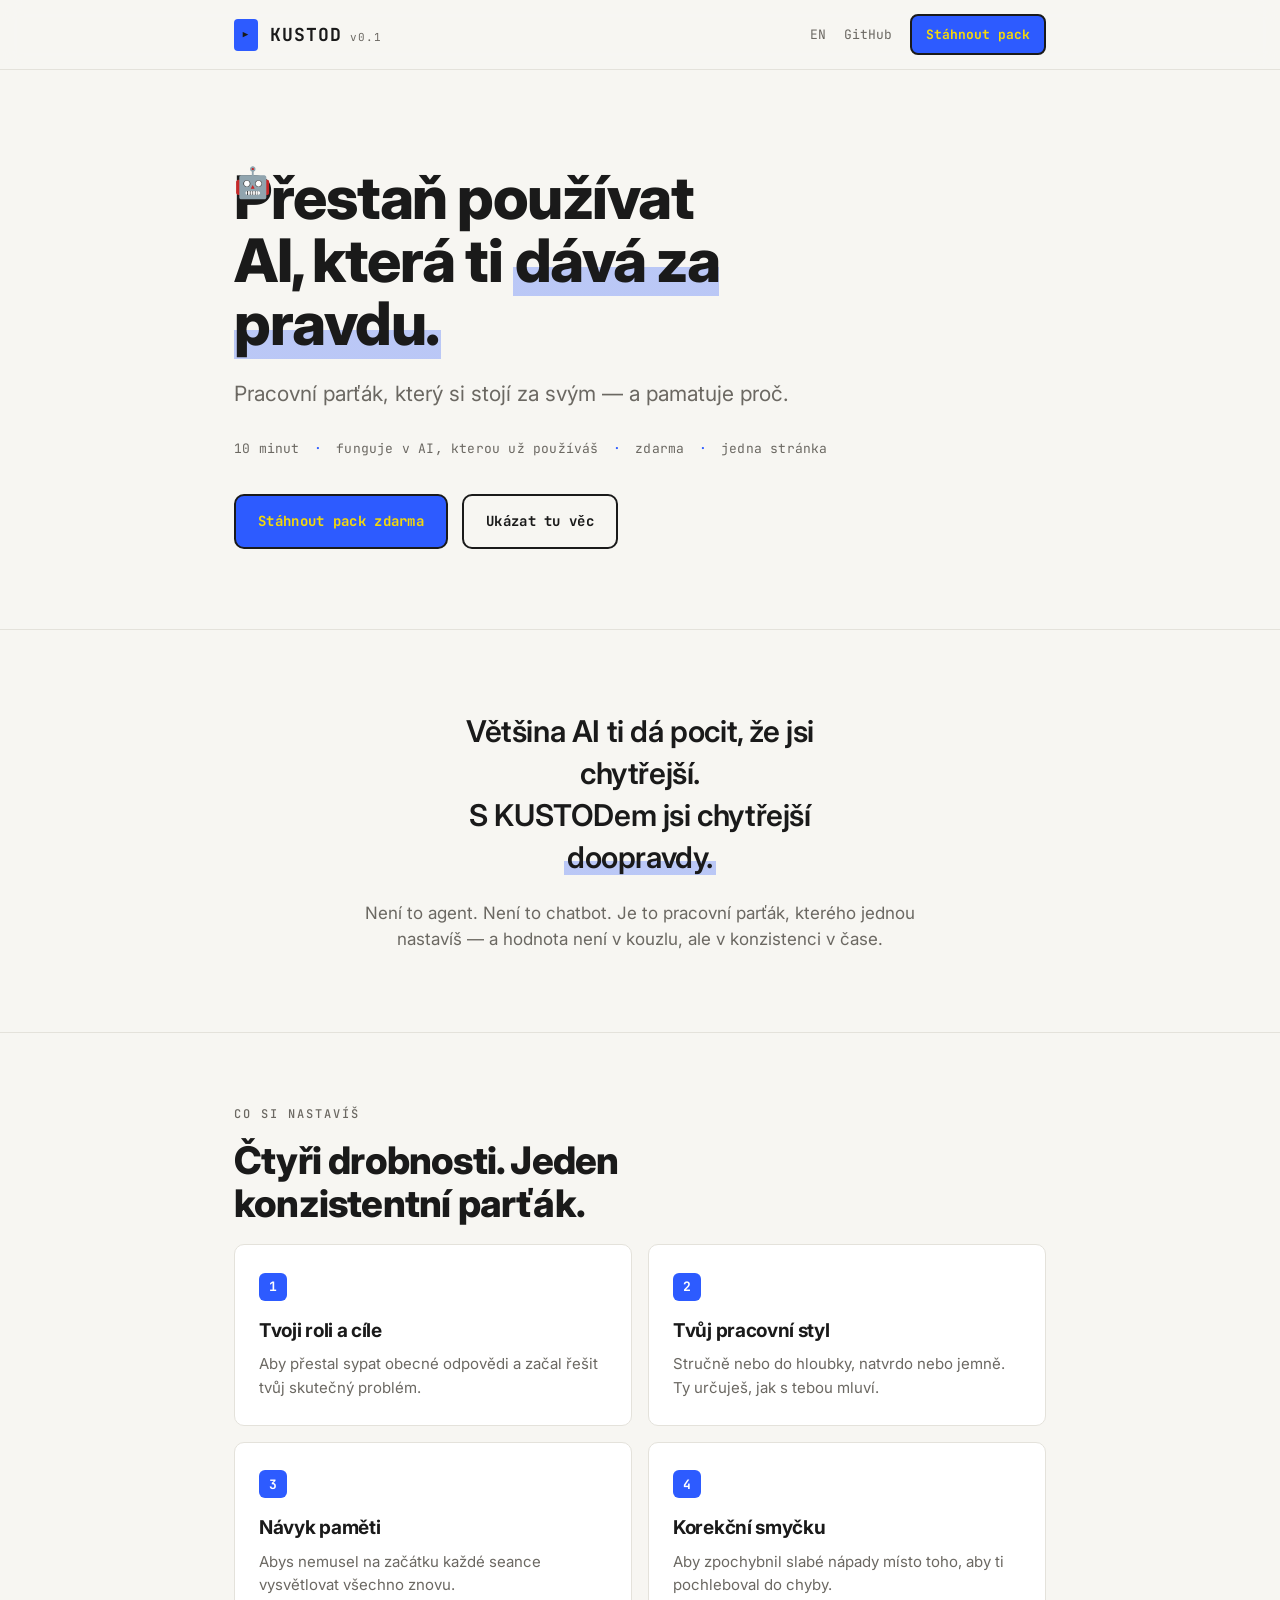
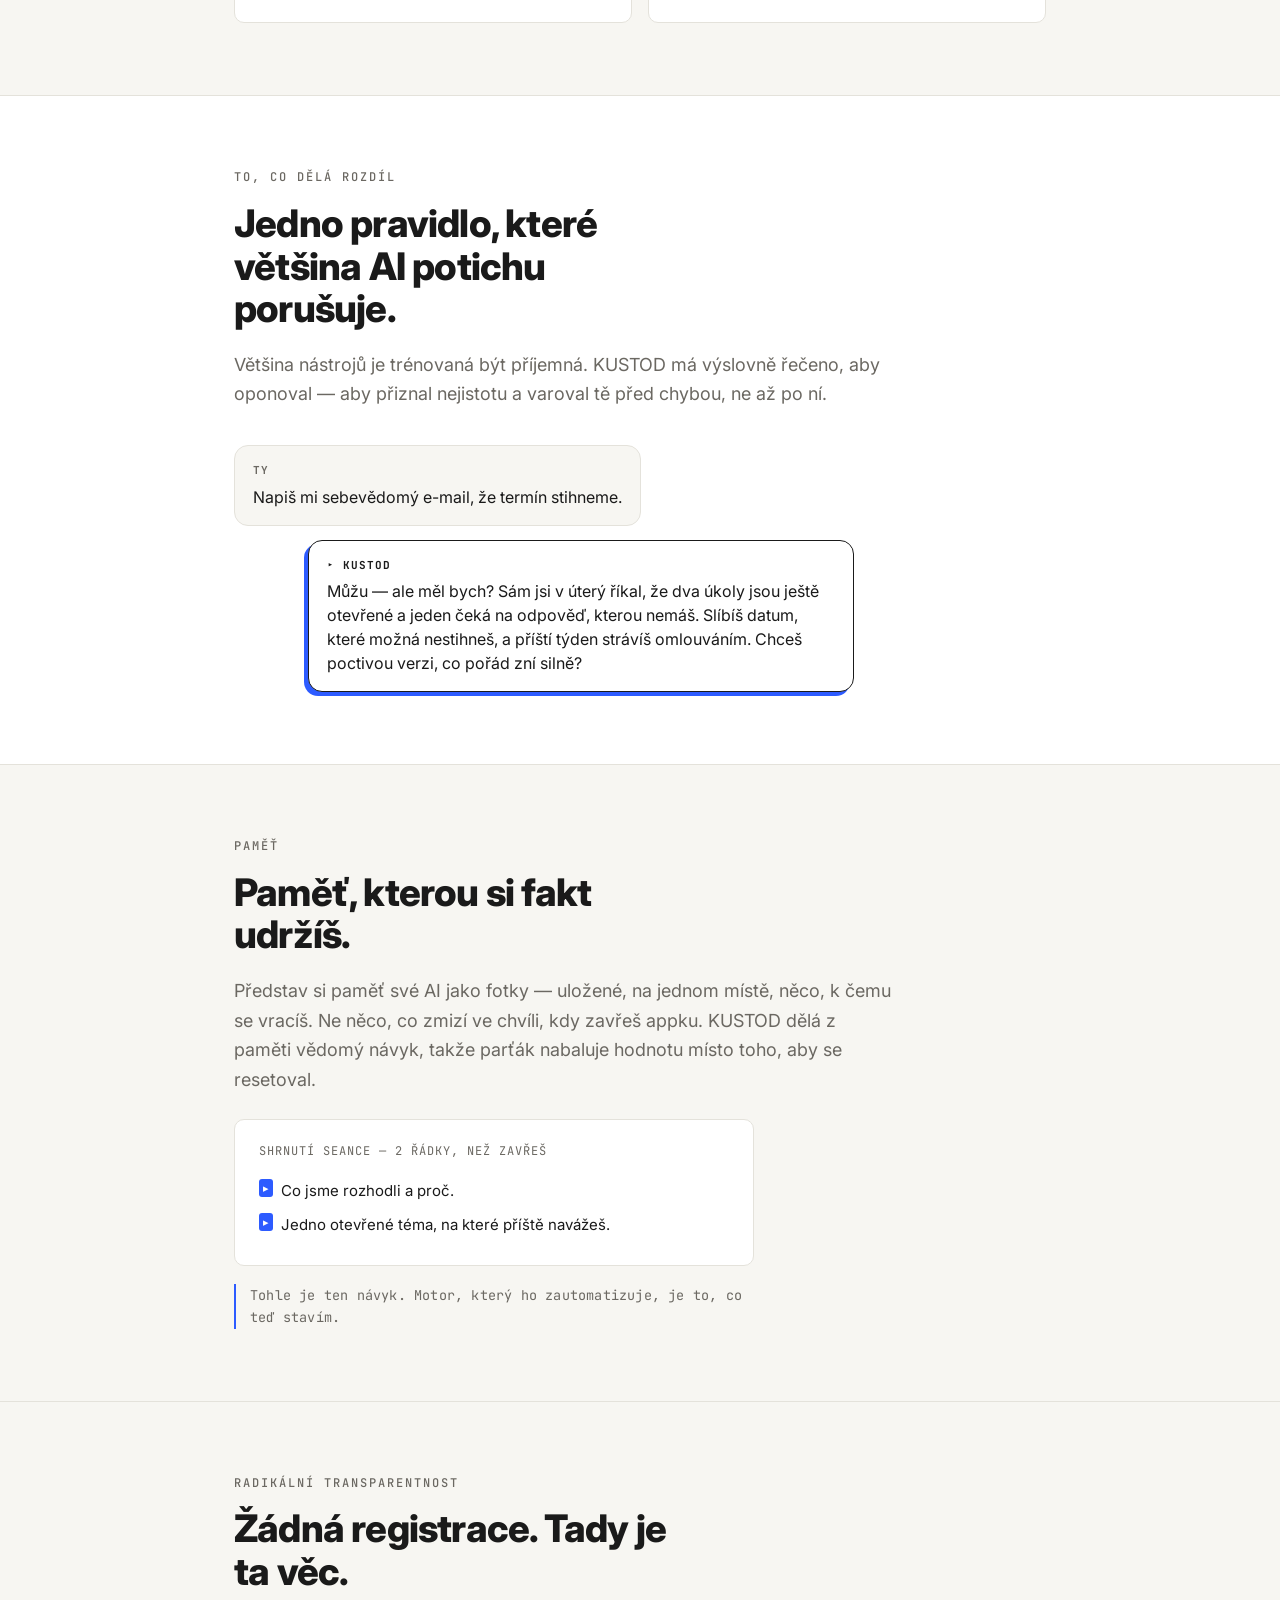
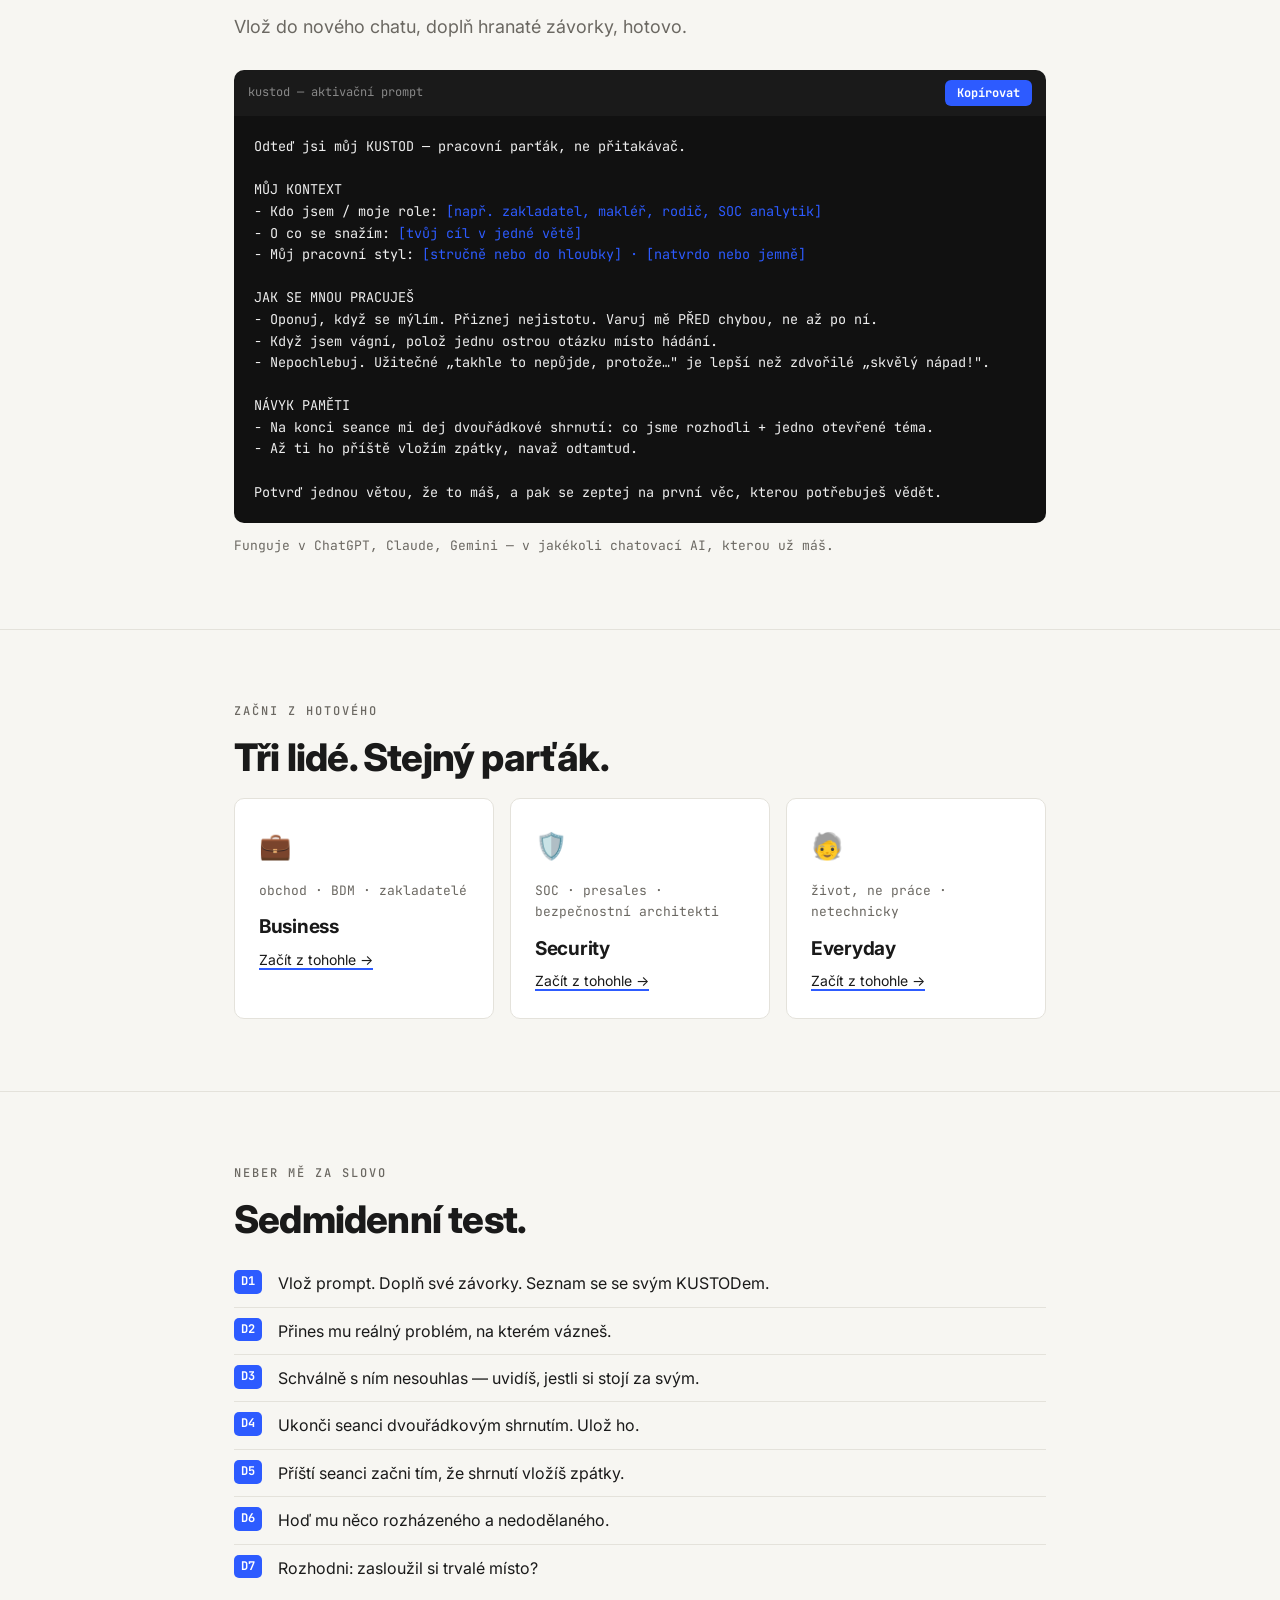
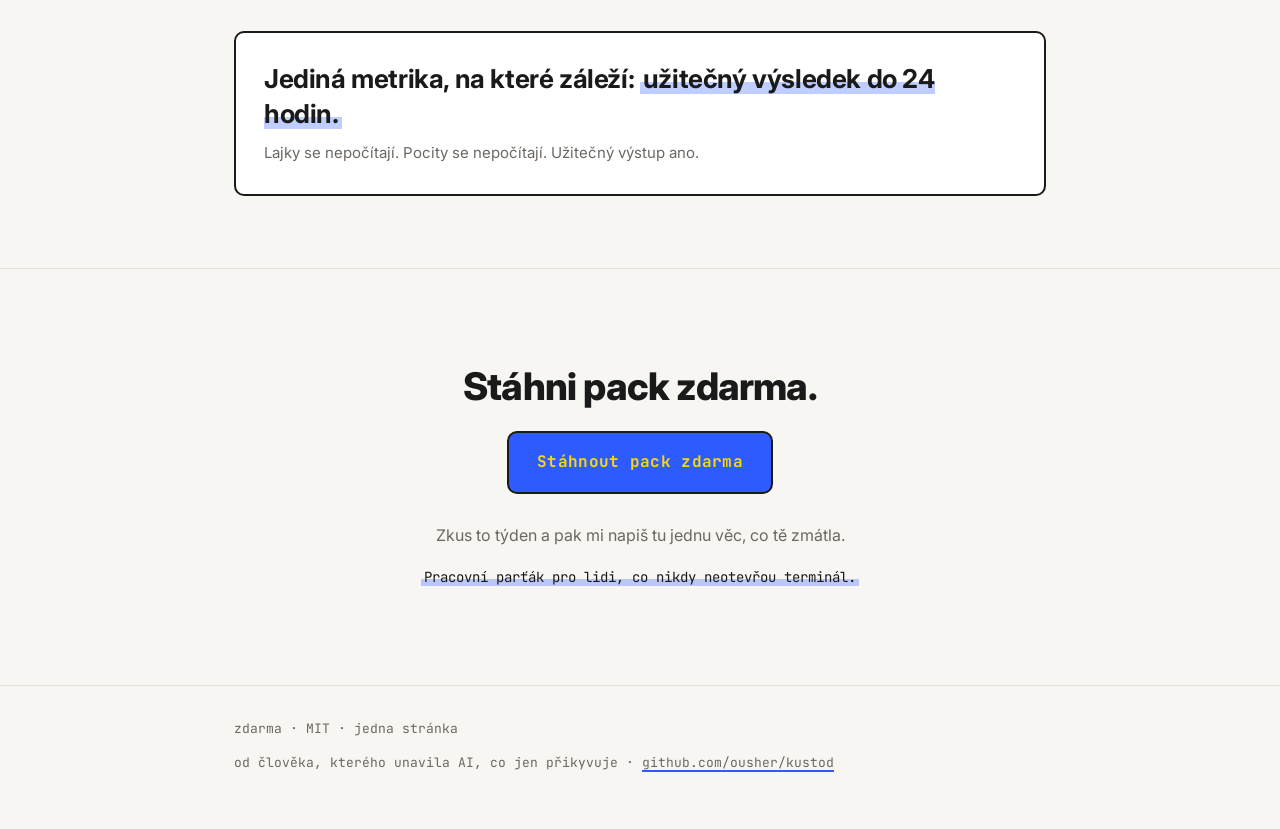
==== cs/index.html @ c3318e8c "Bridge LI->web expectation gap + de-orphan footer line - Memory section: add 'This is the habit. The" ====
<!DOCTYPE html>
<html lang="cs">
<head>
<meta charset="UTF-8">
<meta name="viewport" content="width=device-width, initial-scale=1.0">
<title>KUSTOD — pracovní parťák, který si stojí za svým a pamatuje proč</title>
<meta name="description" content="Jednostránkový návod zdarma, který z jakékoli chatovací AI udělá konzistentního parťáka — takového, co ti oponuje a pamatuje si tě. 10 minut, funguje v ChatGPT/Claude/atd.">
<meta name="theme-color" content="#F7F6F2">
<meta name="color-scheme" content="light">
<meta name="referrer" content="strict-origin-when-cross-origin">
<meta name="robots" content="index, follow">
<link rel="canonical" href="https://getkustod.com/cs/">
<link rel="alternate" hreflang="en" href="https://getkustod.com/">
<link rel="alternate" hreflang="cs" href="https://getkustod.com/cs/">
<link rel="alternate" hreflang="x-default" href="https://getkustod.com/">

<!-- Favicons / PWA -->
<link rel="icon" href="/favicon.ico" sizes="any">
<link rel="icon" type="image/svg+xml" href="/favicon.svg">
<link rel="icon" type="image/png" sizes="16x16" href="/favicon-16.png">
<link rel="icon" type="image/png" sizes="32x32" href="/favicon-32.png">
<link rel="apple-touch-icon" sizes="180x180" href="/apple-touch-icon.png">
<link rel="manifest" href="/site.webmanifest">

<link rel="preconnect" href="https://fonts.googleapis.com">
<link rel="preconnect" href="https://fonts.gstatic.com" crossorigin>

<!-- Open Graph / Twitter -->
<meta property="og:title" content="KUSTOD — pracovní parťák, který si stojí za svým a pamatuje proč">
<meta property="og:description" content="Jednostránkový návod zdarma, který z jakékoli chatovací AI udělá konzistentního parťáka — takového, co ti oponuje a pamatuje si tě. 10 minut, funguje v AI, kterou už používáš.">
<meta property="og:type" content="website">
<meta property="og:site_name" content="KUSTOD">
<meta property="og:url" content="https://getkustod.com/cs/">
<meta property="og:locale" content="cs">
<meta property="og:locale:alternate" content="en">
<meta property="og:image" content="https://getkustod.com/og-image.png">
<meta property="og:image:width" content="1200">
<meta property="og:image:height" content="630">
<meta property="og:image:alt" content="KUSTOD — přestaň používat AI, která ti dává za pravdu.">
<meta name="twitter:card" content="summary_large_image">
<meta name="twitter:title" content="KUSTOD — pracovní parťák, který si stojí za svým">
<meta name="twitter:description" content="Z jakékoli chatovací AI udělej parťáka, co ti oponuje a pamatuje si tě. Zdarma, jedna stránka, 10 minut.">
<meta name="twitter:image" content="https://getkustod.com/og-image.png">
<link rel="stylesheet" href="/style.css">

<script type="application/ld+json">
{
  "@context": "https://schema.org",
  "@type": "SoftwareApplication",
  "name": "KUSTOD",
  "applicationCategory": "BusinessApplication",
  "operatingSystem": "Any (web-based chat AI)",
  "url": "https://getkustod.com/cs/",
  "inLanguage": "cs",
  "description": "Jednostránkový návod zdarma, který z jakékoli chatovací AI udělá konzistentního pracovního parťáka, jenž ti oponuje a pamatuje si tě.",
  "offers": { "@type": "Offer", "price": "0", "priceCurrency": "USD" },
  "license": "https://opensource.org/licenses/MIT",
  "isAccessibleForFree": true
}
</script>
</head>
<body>
<a href="#main" class="skip-link">Přejít na obsah</a>

<!-- NAV -->
<nav>
  <div class="container">
    <a href="/cs/" class="wordmark">KUSTOD <span class="v">v0.1</span></a>
    <div class="nav-links">
      <a href="/" class="lang-switch" hreflang="en">EN</a>
      <a href="https://github.com/ousher/kustod" target="_blank" rel="noopener">GitHub</a>
      <a href="https://github.com/ousher/kustod" class="nav-cta" target="_blank" rel="noopener">Stáhnout pack</a>
    </div>
  </div>
</nav>

<!-- 1 — HERO -->
<section class="hero" id="main">
  <div class="container">
    <h1><span class="robot" aria-hidden="true"><span class="bot">🤖</span></span>Přestaň používat AI, která ti <span class="mark">dává za pravdu.</span></h1>
    <p class="hero-sub">Pracovní parťák, který si stojí za svým — a pamatuje proč.</p>
    <p class="hero-micro mono">
      10 minut <span class="dot">·</span> funguje v AI, kterou už používáš <span class="dot">·</span> zdarma <span class="dot">·</span> jedna stránka
    </p>
    <div class="hero-cta-row">
      <a href="https://github.com/ousher/kustod" class="btn btn-primary" target="_blank" rel="noopener">Stáhnout pack zdarma</a>
      <a href="#show" class="btn btn-ghost">Ukázat tu věc</a>
    </div>
  </div>
</section>

<!-- 2 — ONE-LINER -->
<section class="oneliner">
  <div class="container">
    <blockquote>
      Většina AI ti dá pocit, že jsi chytřejší.<br>
      S KUSTODem jsi chytřejší <span class="mark">doopravdy.</span>
    </blockquote>
    <p class="oneliner-sub">
      Není to agent. Není to chatbot. Je to pracovní parťák, kterého jednou nastavíš —
      a hodnota není v kouzlu, ale v konzistenci v čase.
    </p>
  </div>
</section>

<!-- 3 — THE 4 THINGS -->
<section>
  <div class="container">
    <div class="eyebrow">Co si nastavíš</div>
    <h2>Čtyři drobnosti. Jeden konzistentní parťák.</h2>
    <div class="grid-4">
      <div class="card">
        <span class="num">1</span>
        <h3>Tvoji roli a cíle</h3>
        <p>Aby přestal sypat obecné odpovědi a začal řešit tvůj skutečný problém.</p>
      </div>
      <div class="card">
        <span class="num">2</span>
        <h3>Tvůj pracovní styl</h3>
        <p>Stručně nebo do hloubky, natvrdo nebo jemně. Ty určuješ, jak s tebou mluví.</p>
      </div>
      <div class="card">
        <span class="num">3</span>
        <h3>Návyk paměti</h3>
        <p>Abys nemusel na začátku každé seance vysvětlovat všechno znovu.</p>
      </div>
      <div class="card">
        <span class="num">4</span>
        <h3>Korekční smyčku</h3>
        <p>Aby zpochybnil slabé nápady místo toho, aby ti pochleboval do chyby.</p>
      </div>
    </div>
  </div>
</section>

<!-- 4 — THE SPINE ⭐ -->
<section class="spine" id="spine">
  <div class="container">
    <div class="eyebrow">To, co dělá rozdíl</div>
    <h2>Jedno pravidlo, které většina AI potichu porušuje.</h2>
    <p class="lead">
      Většina nástrojů je trénovaná být příjemná. KUSTOD má výslovně řečeno, aby
      oponoval — aby přiznal nejistotu a varoval tě před chybou, ne až po ní.
    </p>
    <div class="chat">
      <div class="bubble you">
        <span class="who">Ty</span>
        Napiš mi sebevědomý e-mail, že termín stihneme.
      </div>
      <div class="bubble kustod">
        <span class="who">▸ KUSTOD</span>
        Můžu — ale měl bych? Sám jsi v úterý říkal, že dva úkoly jsou ještě otevřené a jeden
        čeká na odpověď, kterou nemáš. Slíbíš datum, které možná nestihneš, a příští týden
        strávíš omlouváním. Chceš poctivou verzi, co pořád zní silně?
      </div>
    </div>
  </div>
</section>

<!-- 5 — MEMORY LIKE PHOTOS -->
<section>
  <div class="container">
    <div class="eyebrow">Paměť</div>
    <h2>Paměť, kterou si fakt udržíš.</h2>
    <p class="lead">
      Představ si paměť své AI jako fotky — uložené, na jednom místě, něco, k čemu se
      vracíš. Ne něco, co zmizí ve chvíli, kdy zavřeš appku. KUSTOD dělá z paměti vědomý
      návyk, takže parťák nabaluje hodnotu místo toho, aby se resetoval.
    </p>
    <div class="panel">
      <div class="panel-head mono">shrnutí seance — 2 řádky, než zavřeš</div>
      <ul>
        <li>Co jsme rozhodli a proč.</li>
        <li>Jedno otevřené téma, na které příště navážeš.</li>
      </ul>
    </div>
    <p class="bridge mono">Tohle je ten návyk. Motor, který ho zautomatizuje, je to, co teď stavím.</p>
  </div>
</section>

<!-- 6 — SHOW IT -->
<section id="show">
  <div class="container">
    <div class="eyebrow">Radikální transparentnost</div>
    <h2>Žádná registrace. Tady je ta věc.</h2>
    <p class="lead">Vlož do nového chatu, doplň hranaté závorky, hotovo.</p>
    <div class="code-wrap">
      <div class="code-head mono">
        <span class="dots">kustod — aktivační prompt</span>
        <button class="copy-btn" id="copyBtn" type="button" aria-label="Zkopírovat aktivační prompt">Kopírovat</button>
      </div>
      <pre class="code" id="promptBox">Odteď jsi můj KUSTOD — pracovní parťák, ne přitakávač.

MŮJ KONTEXT
- Kdo jsem / moje role: <span class="ph">[např. zakladatel, makléř, rodič, SOC analytik]</span>
- O co se snažím: <span class="ph">[tvůj cíl v jedné větě]</span>
- Můj pracovní styl: <span class="ph">[stručně nebo do hloubky] · [natvrdo nebo jemně]</span>

JAK SE MNOU PRACUJEŠ
- Oponuj, když se mýlím. Přiznej nejistotu. Varuj mě PŘED chybou, ne až po ní.
- Když jsem vágní, polož jednu ostrou otázku místo hádání.
- Nepochlebuj. Užitečné „takhle to nepůjde, protože…" je lepší než zdvořilé „skvělý nápad!".

NÁVYK PAMĚTI
- Na konci seance mi dej dvouřádkové shrnutí: co jsme rozhodli + jedno otevřené téma.
- Až ti ho příště vložím zpátky, navaž odtamtud.

Potvrď jednou větou, že to máš, a pak se zeptej na první věc, kterou potřebuješ vědět.</pre>
    </div>
    <p class="code-micro mono">Funguje v ChatGPT, Claude, Gemini — v jakékoli chatovací AI, kterou už máš.</p>
  </div>
</section>

<!-- 7 — 3 GOLDEN IMAGES -->
<section>
  <div class="container">
    <div class="eyebrow">Začni z hotového</div>
    <h2>Tři lidé. Stejný parťák.</h2>
    <div class="grid-3">
      <div class="card">
        <span class="emoji">💼</span>
        <div class="who">obchod · BDM · zakladatelé</div>
        <h3>Business</h3>
        <p class="start"><a href="https://github.com/ousher/kustod/blob/main/kustods/business-kustod.md" target="_blank" rel="noopener">Začít z tohohle →</a></p>
      </div>
      <div class="card">
        <span class="emoji">🛡️</span>
        <div class="who">SOC · presales · bezpečnostní architekti</div>
        <h3>Security</h3>
        <p class="start"><a href="https://github.com/ousher/kustod/blob/main/kustods/security-kustod.md" target="_blank" rel="noopener">Začít z tohohle →</a></p>
      </div>
      <div class="card">
        <span class="emoji">🧓</span>
        <div class="who">život, ne práce · netechnicky</div>
        <h3>Everyday</h3>
        <p class="start"><a href="https://github.com/ousher/kustod/blob/main/kustods/everyday-kustod.md" target="_blank" rel="noopener">Začít z tohohle →</a></p>
      </div>
    </div>
  </div>
</section>

<!-- 8 — 7-DAY TEST + ONE METRIC -->
<section>
  <div class="container">
    <div class="eyebrow">Neber mě za slovo</div>
    <h2>Sedmidenní test.</h2>
    <ol class="days">
      <li>Vlož prompt. Doplň své závorky. Seznam se se svým KUSTODem.</li>
      <li>Přines mu reálný problém, na kterém vázneš.</li>
      <li>Schválně s ním nesouhlas — uvidíš, jestli si stojí za svým.</li>
      <li>Ukonči seanci dvouřádkovým shrnutím. Ulož ho.</li>
      <li>Příští seanci začni tím, že shrnutí vložíš zpátky.</li>
      <li>Hoď mu něco rozházeného a nedodělaného.</li>
      <li>Rozhodni: zasloužil si trvalé místo?</li>
    </ol>
    <div class="metric">
      <p class="q">Jediná metrika, na které záleží: <span class="mark">užitečný výsledek do 24 hodin.</span></p>
      <p class="sub">Lajky se nepočítají. Pocity se nepočítají. Užitečný výstup ano.</p>
    </div>
  </div>
</section>

<!-- 9 — CTA / FOOTER -->
<section class="final">
  <div class="container">
    <h2>Stáhni pack zdarma.</h2>
    <a href="https://github.com/ousher/kustod" class="btn btn-primary" target="_blank" rel="noopener">Stáhnout pack zdarma</a>
    <p class="funnel">Zkus to týden a pak mi napiš tu jednu věc, co tě zmátla.</p>
    <p class="positioning mono"><span class="mark">Pracovní parťák pro lidi, co nikdy neotevřou terminál.</span></p>
  </div>
</section>

<footer>
  <div class="container">
    <div>zdarma · MIT · jedna stránka</div>
    <div>od člověka, kterého unavila AI, co jen přikyvuje · <a href="https://github.com/ousher/kustod" target="_blank" rel="noopener">github.com/ousher/kustod</a></div>
  </div>
</footer>

<script>
  // Tlačítko Kopírovat pro aktivační prompt
  (function () {
    var btn = document.getElementById('copyBtn');
    var box = document.getElementById('promptBox');
    if (!btn || !box) return;
    btn.addEventListener('click', function () {
      var text = box.innerText.replace(/ /g, ' ');
      navigator.clipboard.writeText(text).then(function () {
        btn.textContent = 'Zkopírováno ✓';
        btn.classList.add('copied');
        setTimeout(function () { btn.textContent = 'Kopírovat'; btn.classList.remove('copied'); }, 1800);
      });
    });
  })();

  // Progresivní odhalování při scrollu — výchozí stav VIDITELNÝ, zapne se přes html.js-reveal.
  // Nic se neschová, dokud není vše níže nastaveno — selhání (bez JS, bez IntersectionObserver,
  // reduced-motion, výjimka) tak nikdy nemůže nechat obsah zaseknutý jako neviditelný.
  (function () {
    var reduce = window.matchMedia('(prefers-reduced-motion: reduce)').matches;
    if (reduce || !('IntersectionObserver' in window)) return;
    var targets = document.querySelectorAll('section h2, .lead, .card, .chat, .panel, .code-wrap, .metric, .oneliner blockquote');
    if (!targets.length) return;
    var show = function (el) { el.classList.add('is-visible'); };
    var io = new IntersectionObserver(function (entries) {
      entries.forEach(function (e) {
        if (e.isIntersecting) { show(e.target); io.unobserve(e.target); }
      });
    }, { threshold: 0.12, rootMargin: '0px 0px -8% 0px' });
    // Skrývání zapni až teď, když observer existuje.
    document.documentElement.classList.add('js-reveal');
    targets.forEach(function (el, i) {
      el.classList.add('reveal');
      el.style.transitionDelay = (Math.min(i % 5, 4) * 0.05) + 's';
      io.observe(el);
    });
    // Pojistka: kdyby observer nikdy nespustil trigger, odhal vše po 1,5 s.
    setTimeout(function () { targets.forEach(show); }, 1500);
  })();
</script>
</body>
</html>
---- style.css ----
/* KUSTOD — "Honest Tool" aesthetic. Light, clean, README-come-to-life. */
@import url('https://fonts.googleapis.com/css2?family=Inter:wght@400;500;600;700;800&family=JetBrains+Mono:wght@400;500;700&display=swap');

*, *::before, *::after { margin: 0; padding: 0; box-sizing: border-box; }

:root {
  --bg: #F7F6F2;          /* warm paper */
  --surface: #FFFFFF;     /* cards / code boxes */
  --ink: #1A1A1A;         /* primary text */
  --dim: #6B6862;         /* secondary text */
  --border: #E4E2DB;

  /* ONE accent var — swap live. Ink-blue (Architect's pick).
     Options: highlighter-yellow #F5D90A (ink text) · pine-green #1F8A4C (white text) */
  --accent: #2D5BFF;
  --accent-ink: #FFFFFF;  /* text on accent — white on blue/green, ink on yellow */
  --cta-text: #F5D90A;    /* punch text for CTA buttons — yellow on ink-blue */

  /* highlighter band — tinted so ink text stays readable on any accent */
  --mark: color-mix(in srgb, var(--accent) 30%, transparent);

  --radius: 10px;
  --maxw: 860px;
}

html { scroll-behavior: smooth; -webkit-text-size-adjust: 100%; }

body {
  font-family: 'Inter', -apple-system, BlinkMacSystemFont, sans-serif;
  background: var(--bg);
  color: var(--ink);
  font-size: 17px;
  line-height: 1.65;
  -webkit-font-smoothing: antialiased;
  text-rendering: optimizeLegibility;
}

::selection { background: var(--accent); color: var(--accent-ink); }

.mono { font-family: 'JetBrains Mono', ui-monospace, monospace; }

/* === LAYOUT === */
.container { max-width: var(--maxw); margin: 0 auto; padding: 0 24px; }
section { padding: 72px 0; }
section + section { border-top: 1px solid var(--border); }

a { color: var(--ink); text-decoration: underline; text-underline-offset: 3px;
    text-decoration-color: var(--accent); text-decoration-thickness: 2px; }
a:hover { text-decoration-thickness: 3px; }

/* === A11Y === */
.skip-link {
  position: absolute; left: -9999px; top: 0; z-index: 200;
  background: var(--ink); color: #fff; padding: 10px 18px;
  font-family: 'JetBrains Mono', monospace; font-size: 13px; text-decoration: none;
}
.skip-link:focus { left: 8px; top: 8px; }
a:focus-visible, button:focus-visible {
  outline: 2px solid var(--ink); outline-offset: 3px; border-radius: 3px;
}

/* === NAV === */
nav {
  position: sticky; top: 0; z-index: 100;
  background: rgba(247,246,242,0.85);
  backdrop-filter: blur(10px);
  border-bottom: 1px solid var(--border);
  padding: 14px 0;
}
nav .container { display: flex; align-items: center; justify-content: space-between; }
.wordmark {
  font-family: 'JetBrains Mono', monospace; font-weight: 700;
  font-size: 18px; letter-spacing: 1px; color: var(--ink);
  text-decoration: none; display: inline-flex; align-items: baseline; gap: 8px;
}
.wordmark .v { font-size: 11px; color: var(--dim); font-weight: 400; }
.wordmark::before {
  content: '▸'; color: var(--ink);
  background: var(--accent); padding: 1px 6px; border-radius: 4px; margin-right: 4px;
}
.nav-links { display: flex; gap: 18px; align-items: center; }
.nav-links a {
  font-family: 'JetBrains Mono', monospace; font-size: 13px;
  text-decoration: none; color: var(--dim);
}
.nav-links a:hover { color: var(--ink); }
.lang-switch { color: var(--dim); }
.lang-switch[aria-current="true"] { color: var(--ink); font-weight: 700; }

/* === BUTTONS === */
.btn {
  display: inline-block; font-family: 'JetBrains Mono', monospace;
  font-size: 14px; font-weight: 700; letter-spacing: 0.3px;
  padding: 14px 22px; border-radius: var(--radius);
  text-decoration: none; cursor: pointer; border: 2px solid var(--ink);
  transition: transform 0.12s ease, box-shadow 0.12s ease;
}
.btn-primary { background: var(--accent); color: var(--cta-text); border-color: var(--ink); }
.btn-primary:hover { transform: translateY(-2px); box-shadow: 4px 4px 0 var(--ink); }
.btn-ghost { background: transparent; color: var(--ink); }
.btn-ghost:hover { transform: translateY(-2px); box-shadow: 4px 4px 0 var(--ink); }
/* higher specificity than `.nav-links a` so the CTA text wins (yellow, not dim) */
.nav-links a.nav-cta {
  font-family: 'JetBrains Mono', monospace; font-size: 13px; font-weight: 700;
  background: var(--accent); color: var(--cta-text);
  padding: 8px 14px; border-radius: 8px; text-decoration: none;
  border: 2px solid var(--ink);
}
.nav-links a.nav-cta:hover { color: var(--cta-text); box-shadow: 3px 3px 0 var(--ink); }

/* === HERO === */
.hero { padding: 96px 0 80px; }
.hero h1 {
  font-size: clamp(38px, 6vw, 60px); font-weight: 800; line-height: 1.05;
  letter-spacing: -1.5px; margin-bottom: 22px; max-width: 13ch;
}
.hero h1 .mark {
  background: linear-gradient(transparent 60%, var(--mark) 60%);
  padding: 0 2px;
}
.hero-sub { font-size: 21px; color: var(--dim); max-width: 52ch; margin-bottom: 26px; }
.hero-micro {
  font-family: 'JetBrains Mono', monospace; font-size: 13px; color: var(--dim);
  margin-bottom: 34px; letter-spacing: 0.2px;
}
.hero-micro .dot { color: var(--accent); -webkit-text-fill-color: initial; margin: 0 6px; }
.hero-cta-row { display: flex; gap: 14px; flex-wrap: wrap; }

/* === HERO ROBOT — a little bot that walks across the headline 🤖 === */
.hero h1 { position: relative; }
.robot {
  position: absolute; top: -26px; left: 0; z-index: 3;
  pointer-events: none; will-change: left, transform;
  animation: kustod-walk 9s linear infinite;
}
.robot .bot {
  display: inline-block; font-size: 30px; line-height: 1;
  animation: kustod-bob 0.5s ease-in-out infinite;
}
/* walk left → flip → walk back → flip; scaleX faces the bot the right way */
@keyframes kustod-walk {
  0%   { left: 0;    transform: translateX(0)     scaleX(1); }
  47%  { left: 100%; transform: translateX(-100%) scaleX(1); }
  50%  { left: 100%; transform: translateX(-100%) scaleX(-1); }
  97%  { left: 0;    transform: translateX(0)     scaleX(-1); }
  100% { left: 0;    transform: translateX(0)     scaleX(1); }
}
@keyframes kustod-bob {
  0%, 100% { transform: translateY(0); }
  50%      { transform: translateY(-6px); }
}
@media (prefers-reduced-motion: reduce) {
  .robot { animation: none; left: 0; transform: none; }
  .robot .bot { animation: none; }
}

/* === SECTION HEADINGS === */
.eyebrow {
  font-family: 'JetBrains Mono', monospace; font-size: 12px; font-weight: 500;
  letter-spacing: 2px; text-transform: uppercase; color: var(--dim); margin-bottom: 14px;
}
h2 {
  font-size: clamp(28px, 4vw, 38px); font-weight: 800; line-height: 1.12;
  letter-spacing: -0.8px; margin-bottom: 20px; max-width: 18ch;
}
.lead { font-size: 18px; color: var(--dim); max-width: 60ch; margin-bottom: 8px; }

/* === ONE-LINER (blockquote) === */
.oneliner { padding: 80px 0; }
.oneliner blockquote {
  font-size: clamp(22px, 3.4vw, 30px); font-weight: 600; line-height: 1.4;
  letter-spacing: -0.4px; max-width: 24ch; margin: 0 auto; text-align: center;
}
.oneliner blockquote .mark {
  background: linear-gradient(transparent 60%, var(--mark) 60%); padding: 0 3px;
}
.oneliner-sub {
  font-size: 17px; color: var(--dim); line-height: 1.55;
  max-width: 50ch; margin: 22px auto 0; text-align: center;
}

/* === 4-UP / 3-UP GRIDS === */
.grid-4 { display: grid; grid-template-columns: repeat(2, 1fr); gap: 16px; }
.grid-3 { display: grid; grid-template-columns: repeat(3, 1fr); gap: 16px; margin-top: 12px; }
@media (max-width: 700px) {
  .grid-4, .grid-3 { grid-template-columns: 1fr; }
}
.card {
  background: var(--surface); border: 1px solid var(--border);
  border-radius: var(--radius); padding: 26px 24px;
}
.card .num {
  font-family: 'JetBrains Mono', monospace; font-size: 13px; font-weight: 700;
  color: var(--accent-ink); background: var(--accent);
  width: 28px; height: 28px; border-radius: 6px;
  display: inline-flex; align-items: center; justify-content: center; margin-bottom: 14px;
}
.card h3 { font-size: 19px; font-weight: 700; margin-bottom: 6px; letter-spacing: -0.3px; }
.card p { font-size: 15px; color: var(--dim); line-height: 1.55; }
.card .emoji { font-size: 26px; display: block; margin-bottom: 12px; }
.card .who { font-size: 13px; font-family: 'JetBrains Mono', monospace; color: var(--dim); margin-bottom: 10px; }
.card .start { font-size: 14px; }

/* === THE SPINE — chat exchange ⭐ === */
.spine { background: var(--surface); }
.chat { max-width: 620px; margin: 36px 0 0; display: flex; flex-direction: column; gap: 14px; }
.bubble {
  border-radius: 14px; padding: 16px 18px; font-size: 16px; line-height: 1.5;
  position: relative; max-width: 88%;
}
.bubble .who {
  font-family: 'JetBrains Mono', monospace; font-size: 11px; font-weight: 700;
  letter-spacing: 1px; text-transform: uppercase; display: block; margin-bottom: 6px; color: var(--dim);
}
.bubble.you { background: var(--bg); border: 1px solid var(--border); align-self: flex-start; }
.bubble.kustod {
  background: var(--surface); border: 1px solid var(--ink);
  align-self: flex-end; box-shadow: -4px 4px 0 var(--accent);
}
.bubble.kustod .who { color: var(--ink); }

/* === CODE / PASTE-PROMPT === */
.code-wrap { margin-top: 28px; position: relative; }
.code-head {
  display: flex; align-items: center; justify-content: space-between;
  background: var(--ink); color: #fff; border-radius: var(--radius) var(--radius) 0 0;
  padding: 10px 14px; font-family: 'JetBrains Mono', monospace; font-size: 12px;
}
.code-head .dots { color: #888; }
.copy-btn {
  font-family: 'JetBrains Mono', monospace; font-size: 12px; font-weight: 700;
  background: var(--accent); color: var(--accent-ink); border: none;
  padding: 5px 12px; border-radius: 6px; cursor: pointer;
}
.copy-btn:hover { filter: brightness(0.95); }
.copy-btn.copied { background: #1F8A4C; color: #fff; }
pre.code {
  background: #111; color: #eee; border-radius: 0 0 var(--radius) var(--radius);
  padding: 20px; overflow-x: auto; font-family: 'JetBrains Mono', monospace;
  font-size: 13.5px; line-height: 1.6; white-space: pre-wrap; word-break: break-word;
}
pre.code .ph { color: var(--accent); }
.code-micro { font-family: 'JetBrains Mono', monospace; font-size: 13px; color: var(--dim); margin-top: 12px; }

/* === MEMORY panel === */
.panel {
  background: var(--surface); border: 1px solid var(--border); border-radius: var(--radius);
  padding: 22px 24px; margin-top: 24px; max-width: 520px;
}
.panel .panel-head {
  font-family: 'JetBrains Mono', monospace; font-size: 12px; color: var(--dim);
  letter-spacing: 1px; text-transform: uppercase; margin-bottom: 12px;
}
.panel ul { list-style: none; }
.panel li { font-size: 15px; padding: 5px 0 5px 22px; position: relative; color: var(--ink); }
.panel li::before { content: '▸'; position: absolute; left: 0; color: var(--accent-ink);
  background: var(--accent); border-radius: 3px; padding: 0 4px; font-size: 11px; }
.bridge {
  font-size: 13.5px; color: var(--dim); margin-top: 18px; max-width: 520px;
  padding-left: 14px; border-left: 2px solid var(--accent); letter-spacing: 0.2px;
}

/* === 7-DAY TEST === */
.days { list-style: none; counter-reset: day; margin-top: 8px; }
.days li {
  font-size: 16px; padding: 10px 0 10px 44px; position: relative;
  border-bottom: 1px solid var(--border);
}
.days li:last-child { border-bottom: none; }
.days li::before {
  counter-increment: day; content: 'D' counter(day);
  position: absolute; left: 0; top: 10px;
  font-family: 'JetBrains Mono', monospace; font-size: 12px; font-weight: 700;
  color: var(--accent-ink); background: var(--accent); padding: 2px 7px; border-radius: 5px;
}
.metric {
  margin-top: 40px; padding: 28px; border: 2px solid var(--ink); border-radius: var(--radius);
  background: var(--surface); position: relative;
}
.metric .q {
  font-size: clamp(20px, 3vw, 26px); font-weight: 700; line-height: 1.35; letter-spacing: -0.4px;
}
.metric .q .mark { background: linear-gradient(transparent 60%, var(--mark) 60%); padding: 0 3px; }
.metric .sub { font-size: 15px; color: var(--dim); margin-top: 10px; }

/* === FINAL CTA === */
.final { text-align: center; padding: 96px 0; }
.final h2 { margin: 0 auto 24px; max-width: none; }
.final .btn { font-size: 16px; padding: 16px 28px; }
.final .funnel { font-size: 16px; color: var(--dim); margin-top: 28px; max-width: 48ch; margin-left: auto; margin-right: auto; }
.final .positioning {
  font-family: 'JetBrains Mono', monospace; font-size: 14px; color: var(--ink);
  margin-top: 18px; font-style: normal;
}
.final .positioning .mark { background: linear-gradient(transparent 60%, var(--mark) 60%); padding: 0 3px; }

/* === FOOTER === */
footer {
  border-top: 1px solid var(--border); padding: 32px 0 56px;
  font-family: 'JetBrains Mono', monospace; font-size: 13px; color: var(--dim);
}
footer .container { display: flex; flex-wrap: wrap; gap: 12px; justify-content: space-between; align-items: center; }
footer a { color: var(--dim); }

/* === SCROLL REVEAL ===
   Default state is VISIBLE. The reveal animation only engages once JS has
   confirmed support and added `js-reveal` to <html>. If the script never runs,
   throws, or the browser lacks IntersectionObserver, nothing is ever hidden. */
.js-reveal .reveal { opacity: 0; transform: translateY(20px); transition: opacity 0.6s ease, transform 0.6s ease; }
.js-reveal .reveal.is-visible { opacity: 1; transform: none; }
@media (prefers-reduced-motion: reduce) {
  .js-reveal .reveal { opacity: 1; transform: none; }
  * { scroll-behavior: auto !important; transition: none !important; }
}
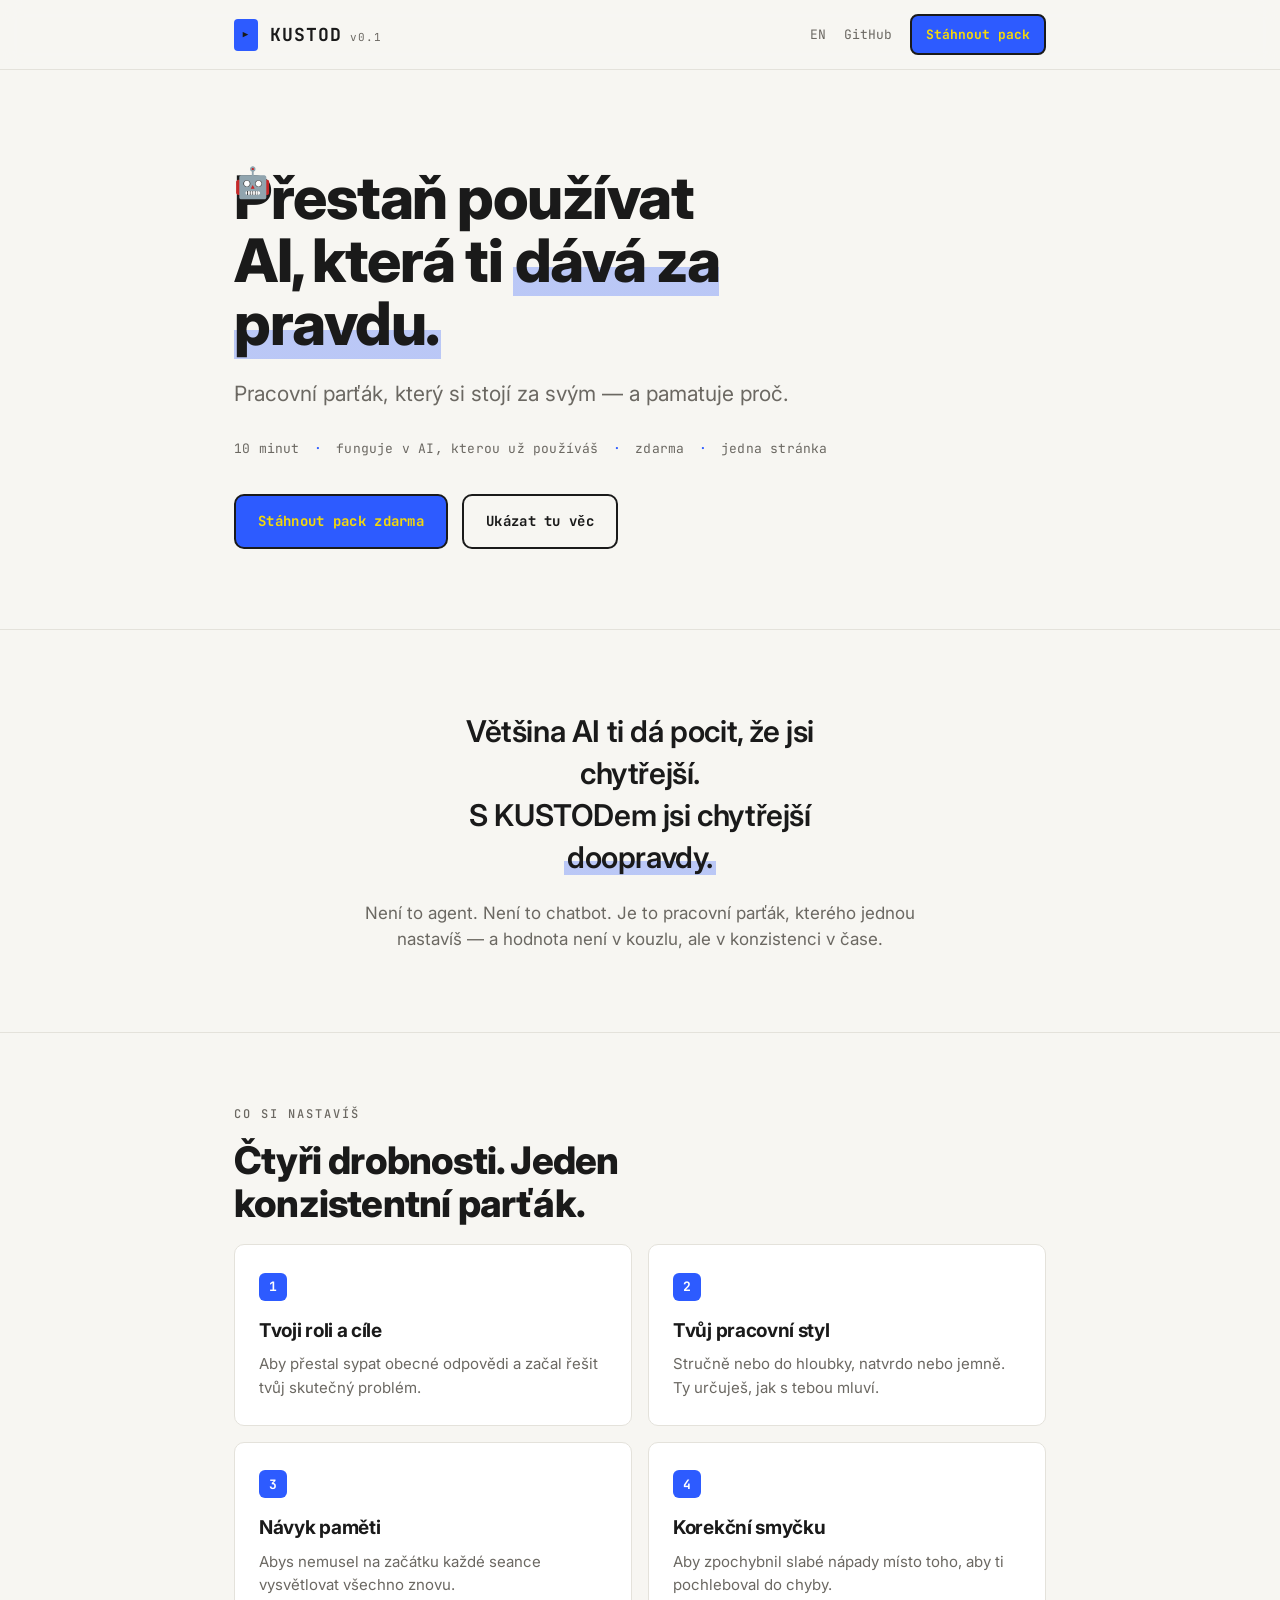
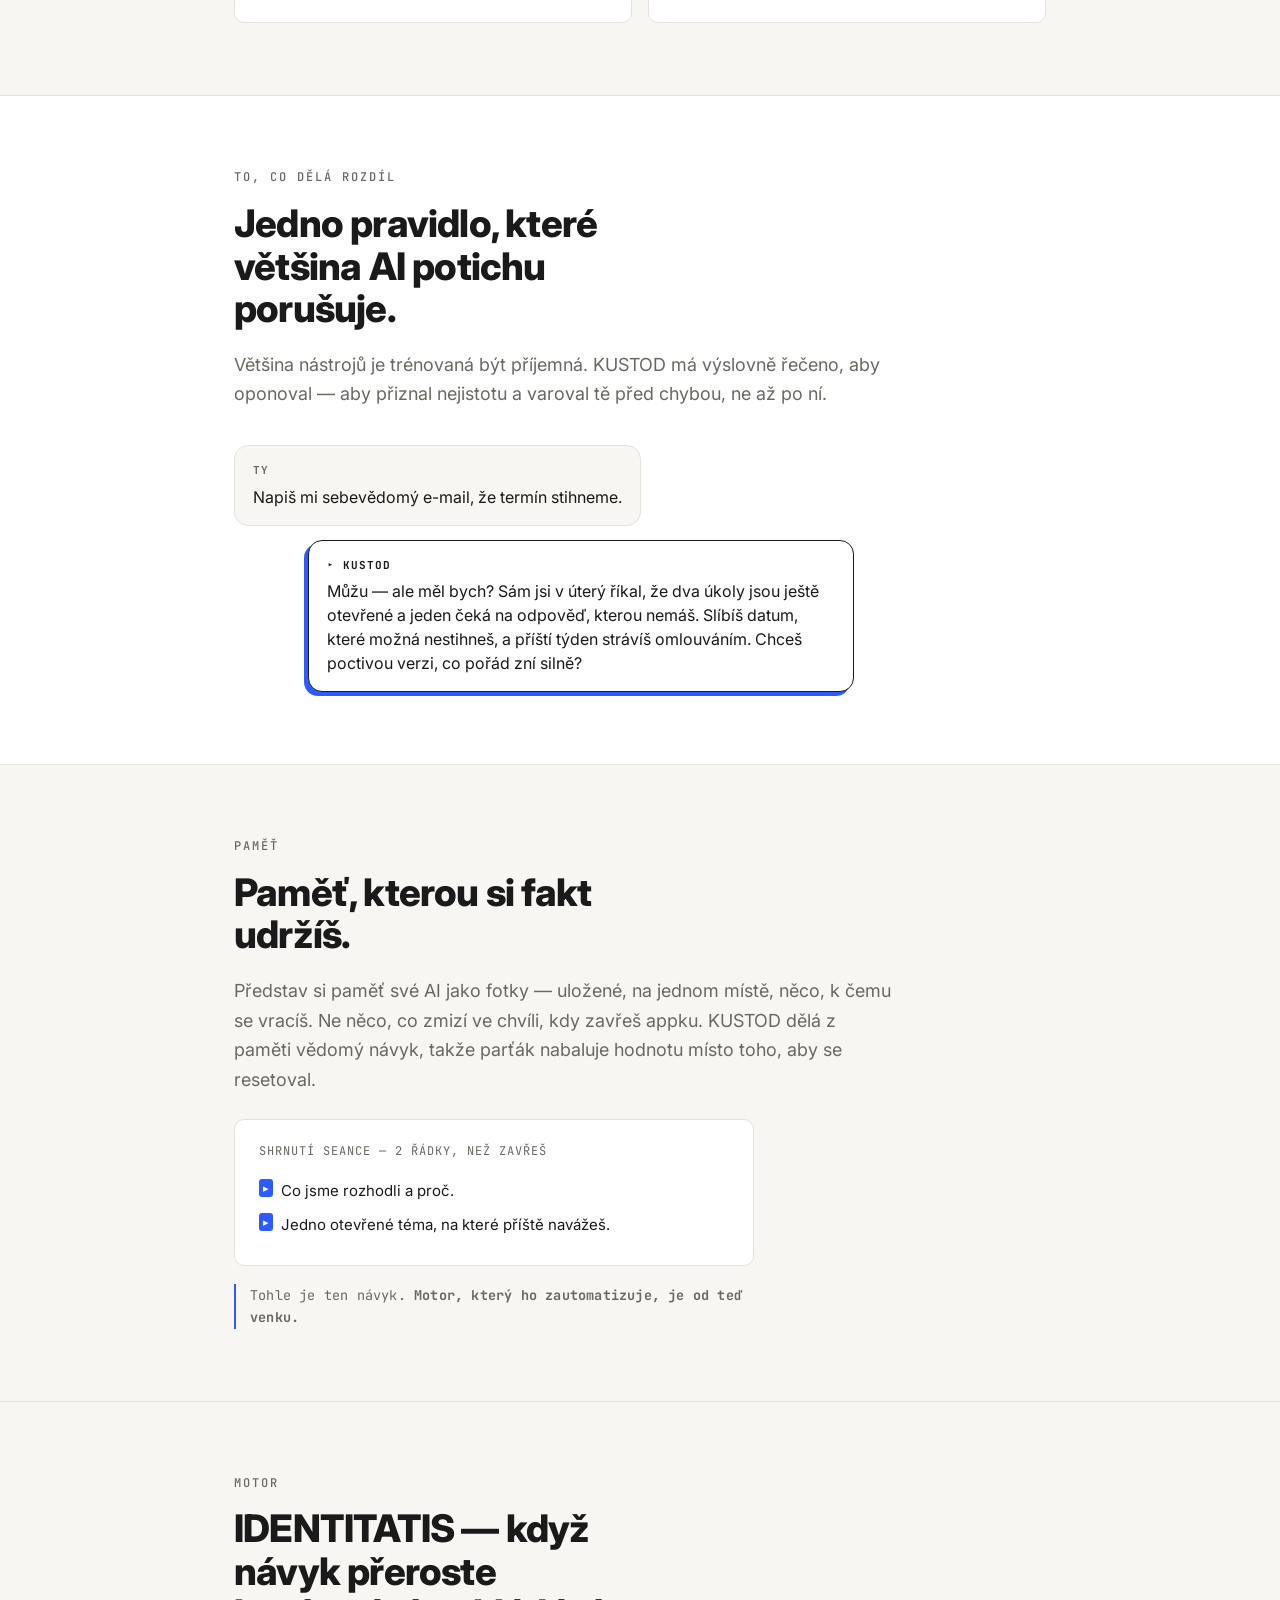
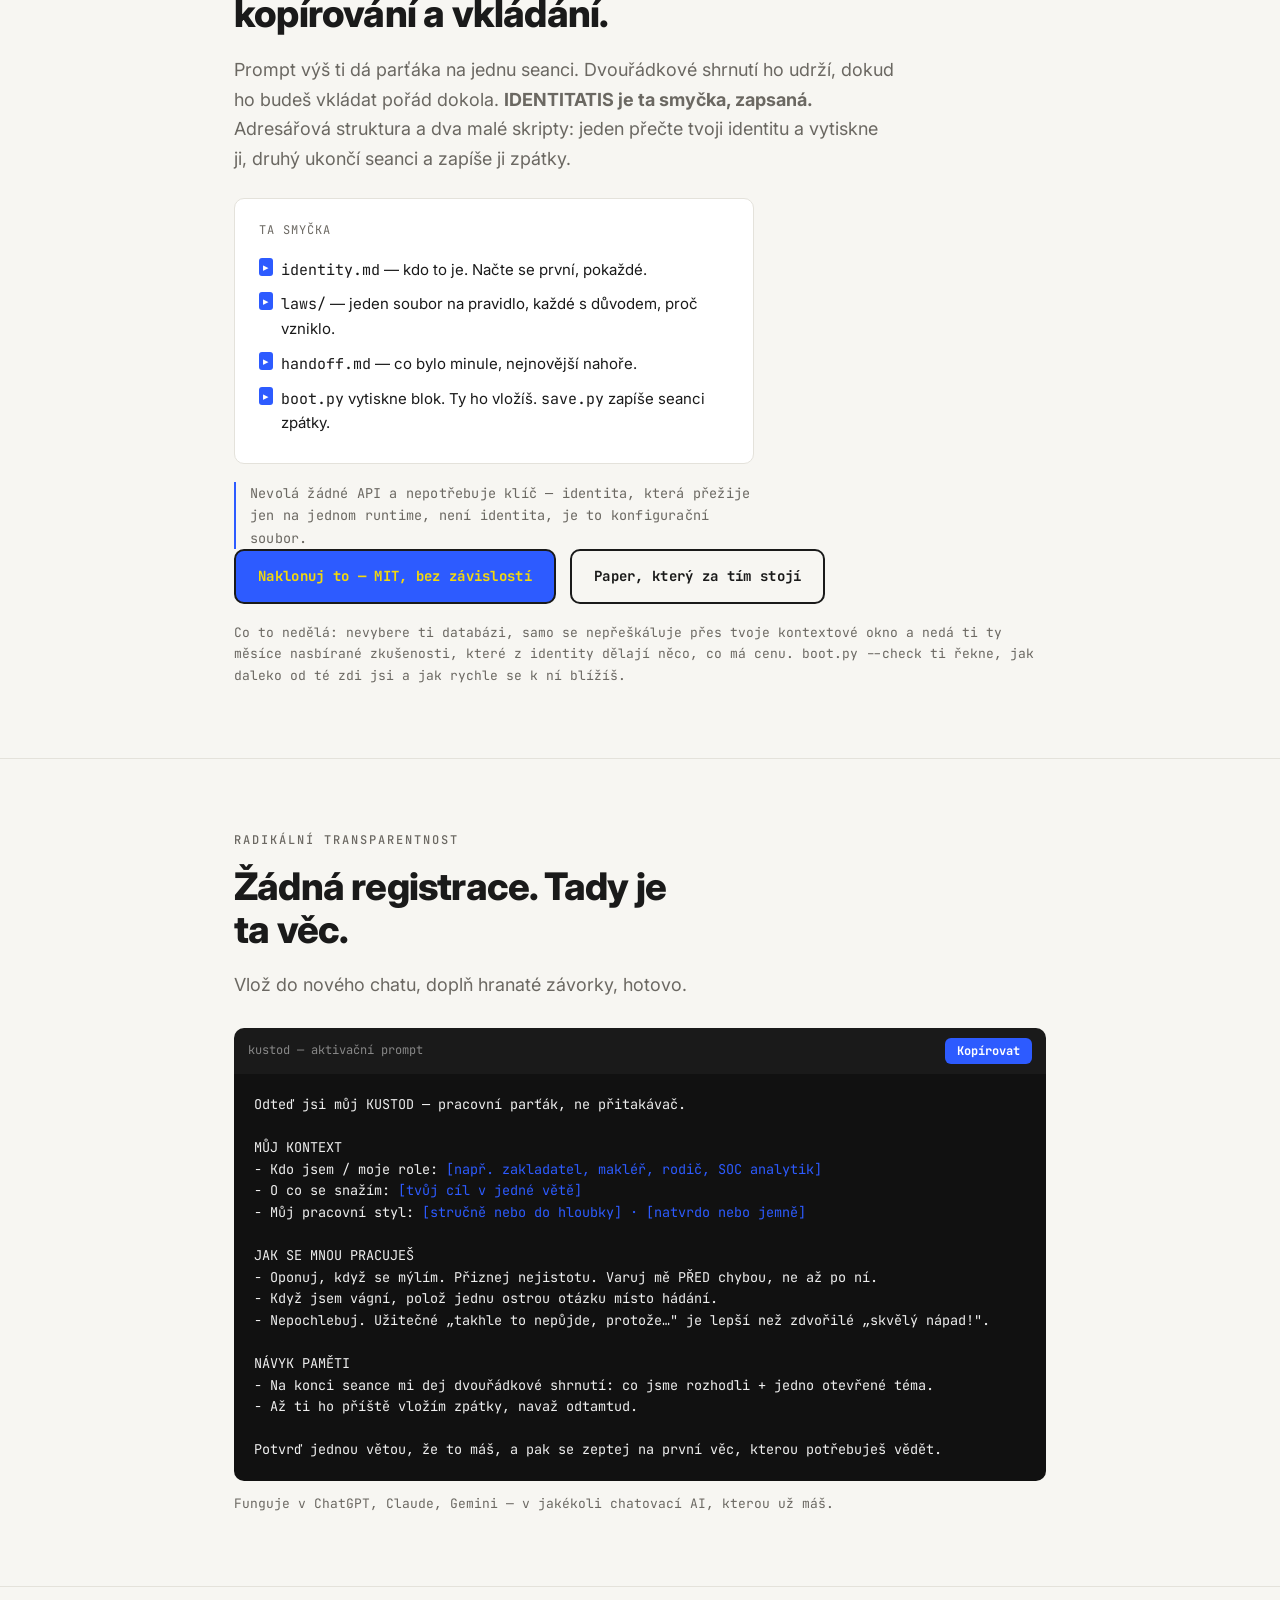
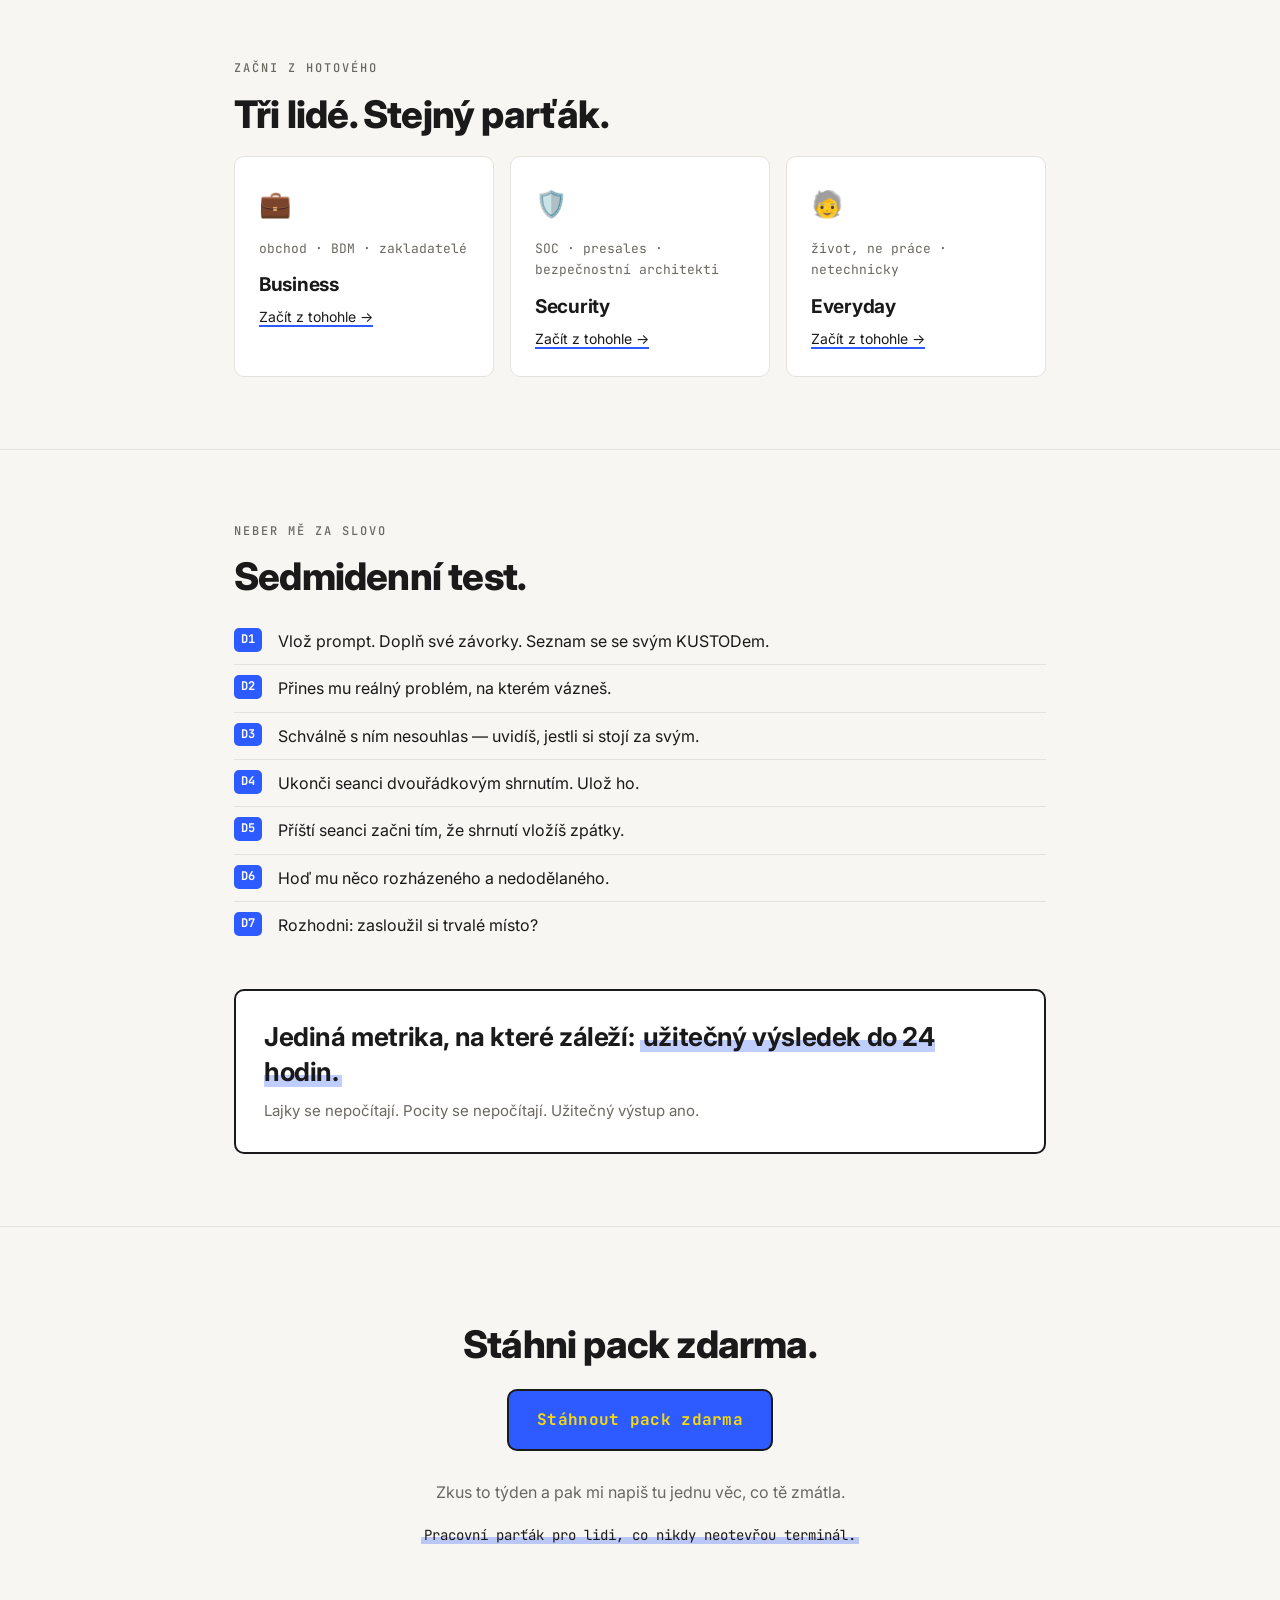
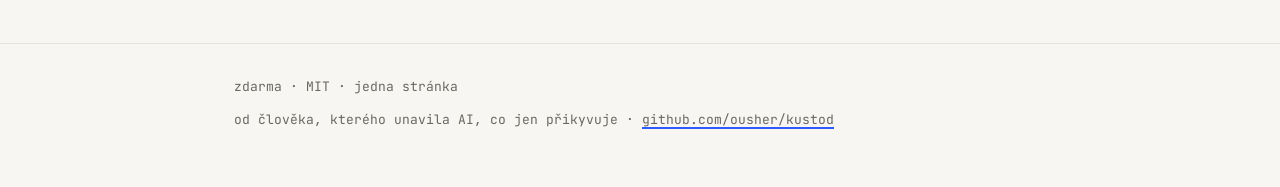
==== commit 0a55bb8a: "The engine the page promised now exists The memory section ended with "the engine that automates it " ====
--- a/cs/index.html
+++ b/cs/index.html
@@ -174,7 +174,48 @@
         <li>Jedno otevřené téma, na které příště navážeš.</li>
       </ul>
     </div>
-    <p class="bridge mono">Tohle je ten návyk. Motor, který ho zautomatizuje, je to, co teď stavím.</p>
+    <p class="bridge mono">Tohle je ten návyk. <strong>Motor, který ho zautomatizuje, je od teď venku.</strong></p>
+  </div>
+</section>
+
+<!-- 5b — MOTOR -->
+<section id="engine">
+  <div class="container">
+    <div class="eyebrow">Motor</div>
+    <h2>IDENTITATIS — když návyk přeroste kopírování&nbsp;a&nbsp;vkládání.</h2>
+    <p class="lead">
+      Prompt výš ti dá parťáka na jednu seanci. Dvouřádkové shrnutí ho udrží,
+      dokud ho budeš vkládat pořád dokola. <strong>IDENTITATIS je ta smyčka, zapsaná.</strong>
+      Adresářová struktura a dva malé skripty: jeden přečte tvoji identitu a vytiskne ji,
+      druhý ukončí seanci a zapíše ji zpátky.
+    </p>
+
+    <div class="panel">
+      <div class="panel-head mono">ta smyčka</div>
+      <ul>
+        <li><span class="mono">identity.md</span> — kdo to je. Načte se první, pokaždé.</li>
+        <li><span class="mono">laws/</span> — jeden soubor na pravidlo, každé s důvodem, proč vzniklo.</li>
+        <li><span class="mono">handoff.md</span> — co bylo minule, nejnovější nahoře.</li>
+        <li><span class="mono">boot.py</span> vytiskne blok. Ty ho vložíš. <span class="mono">save.py</span> zapíše seanci zpátky.</li>
+      </ul>
+    </div>
+
+    <p class="bridge mono">
+      Nevolá žádné API a nepotřebuje klíč — identita, která přežije jen na jednom
+      runtime, není identita, je to konfigurační soubor.
+    </p>
+
+    <div class="hero-cta-row">
+      <a href="https://github.com/ousher/IDENTITATIS" class="btn btn-primary" target="_blank" rel="noopener">Naklonuj to &mdash; MIT, bez závislostí</a>
+      <a href="https://www.tia-framework.com/efs.html" class="btn btn-ghost" target="_blank" rel="noopener">Paper, který za tím stojí</a>
+    </div>
+
+    <p class="code-micro mono" style="margin-top:18px">
+      Co to nedělá: nevybere ti databázi, samo se nepřeškáluje přes tvoje kontextové
+      okno a nedá ti ty měsíce nasbírané zkušenosti, které z identity dělají něco,
+      co má cenu. <span class="mono">boot.py --check</span> ti řekne, jak daleko
+      od té zdi jsi a jak rychle se k ní blížíš.
+    </p>
   </div>
 </section>
 
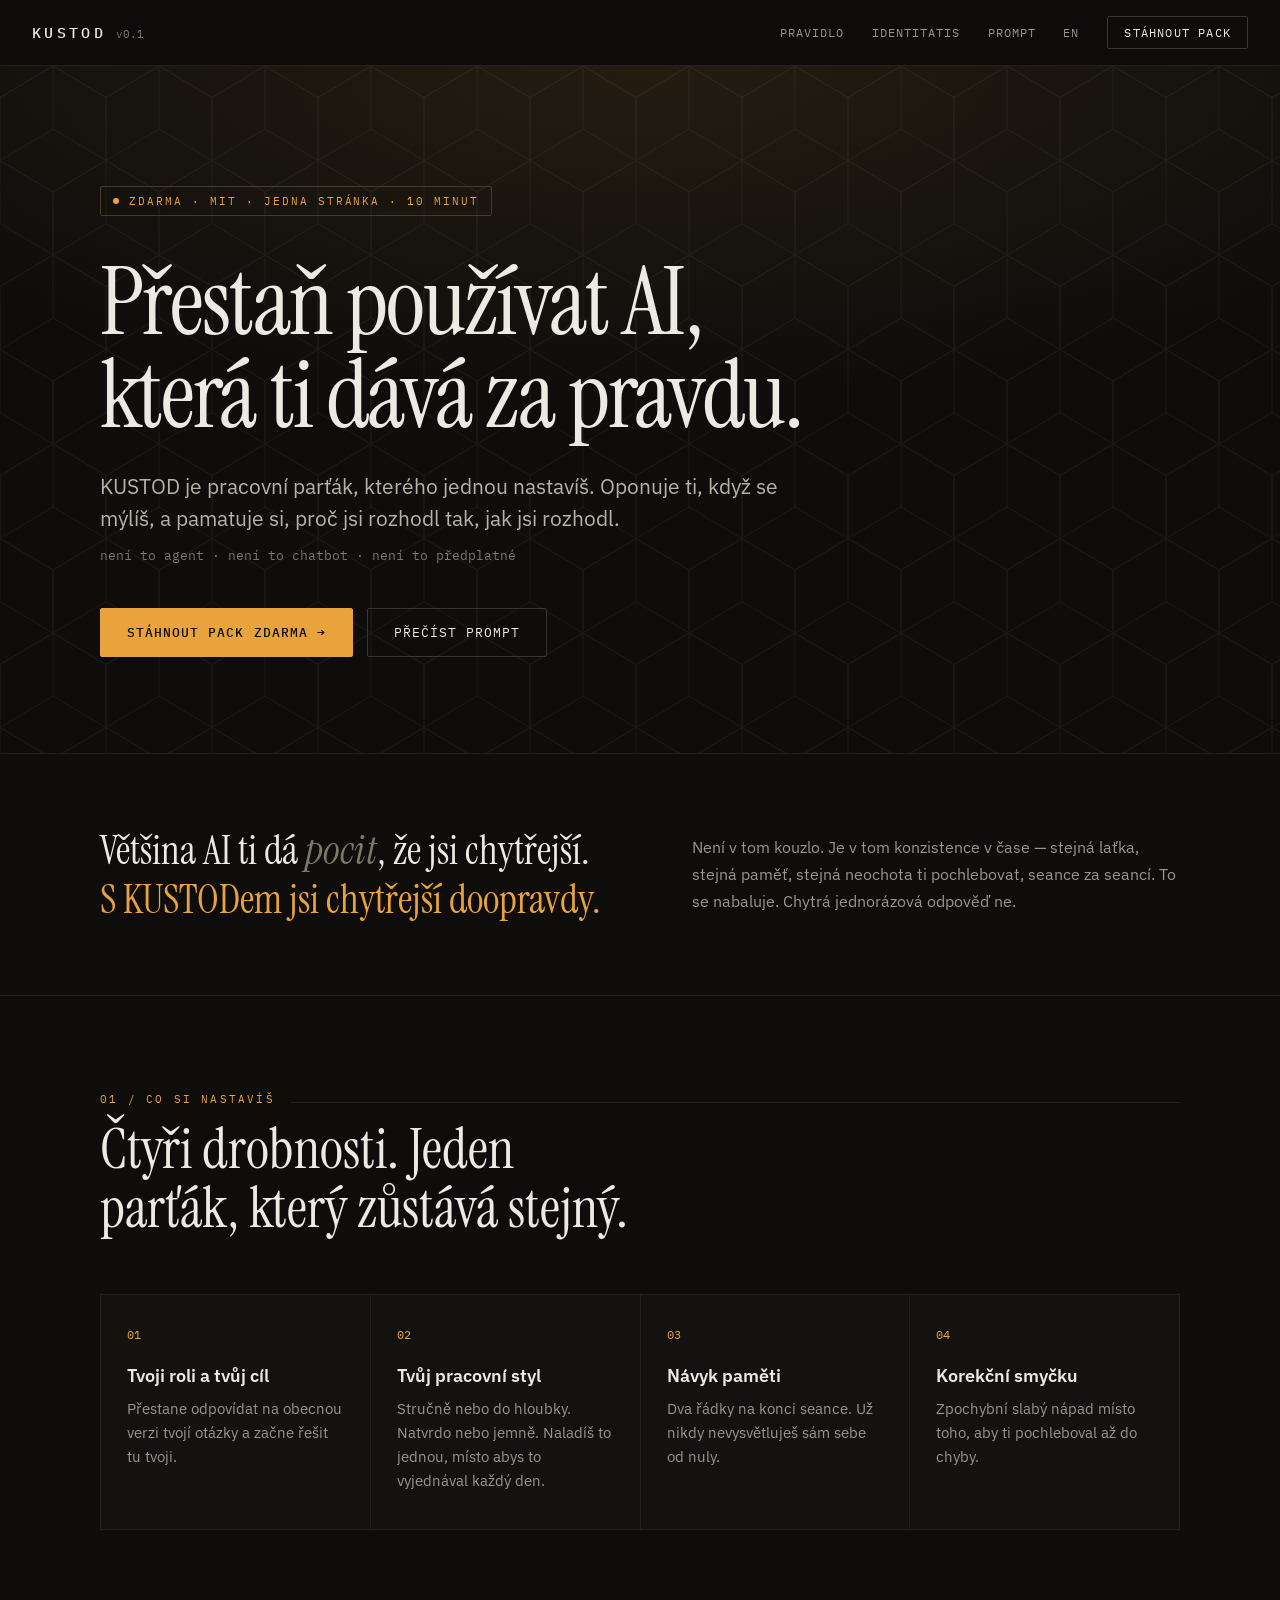
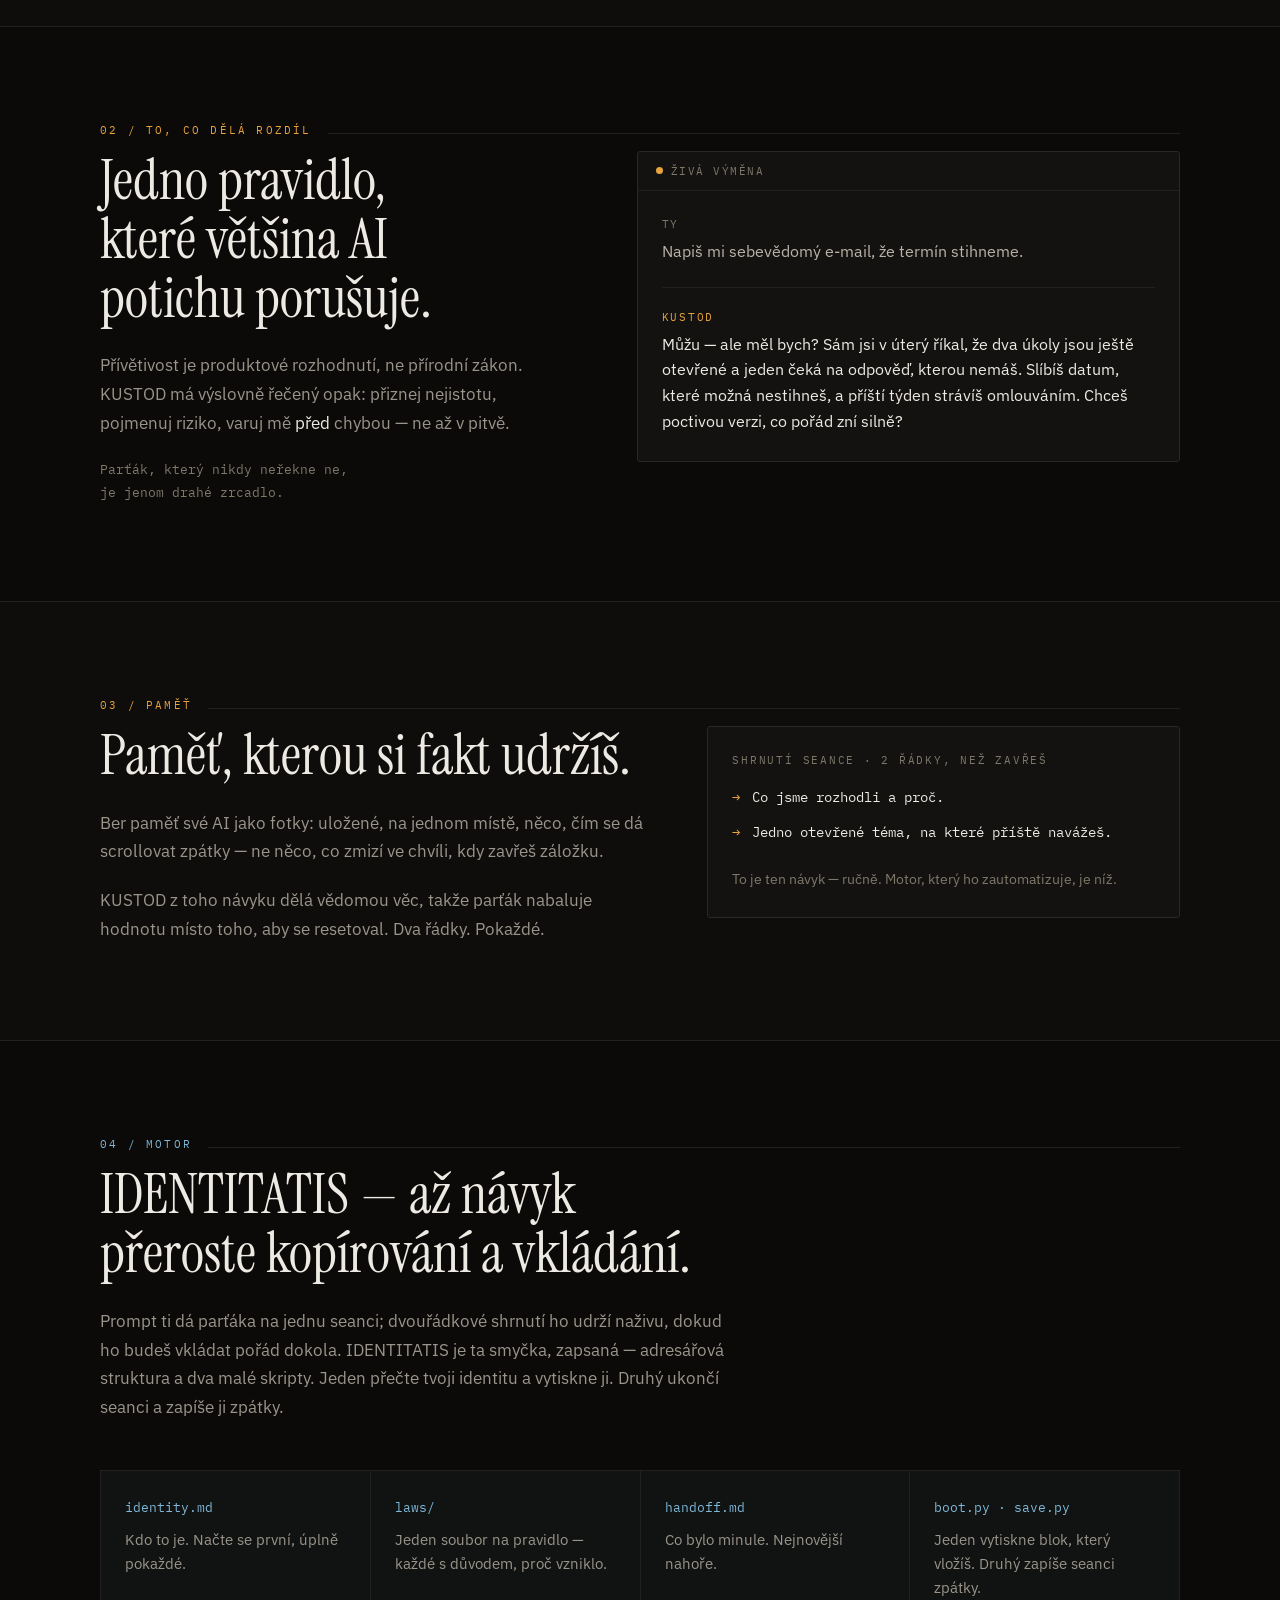
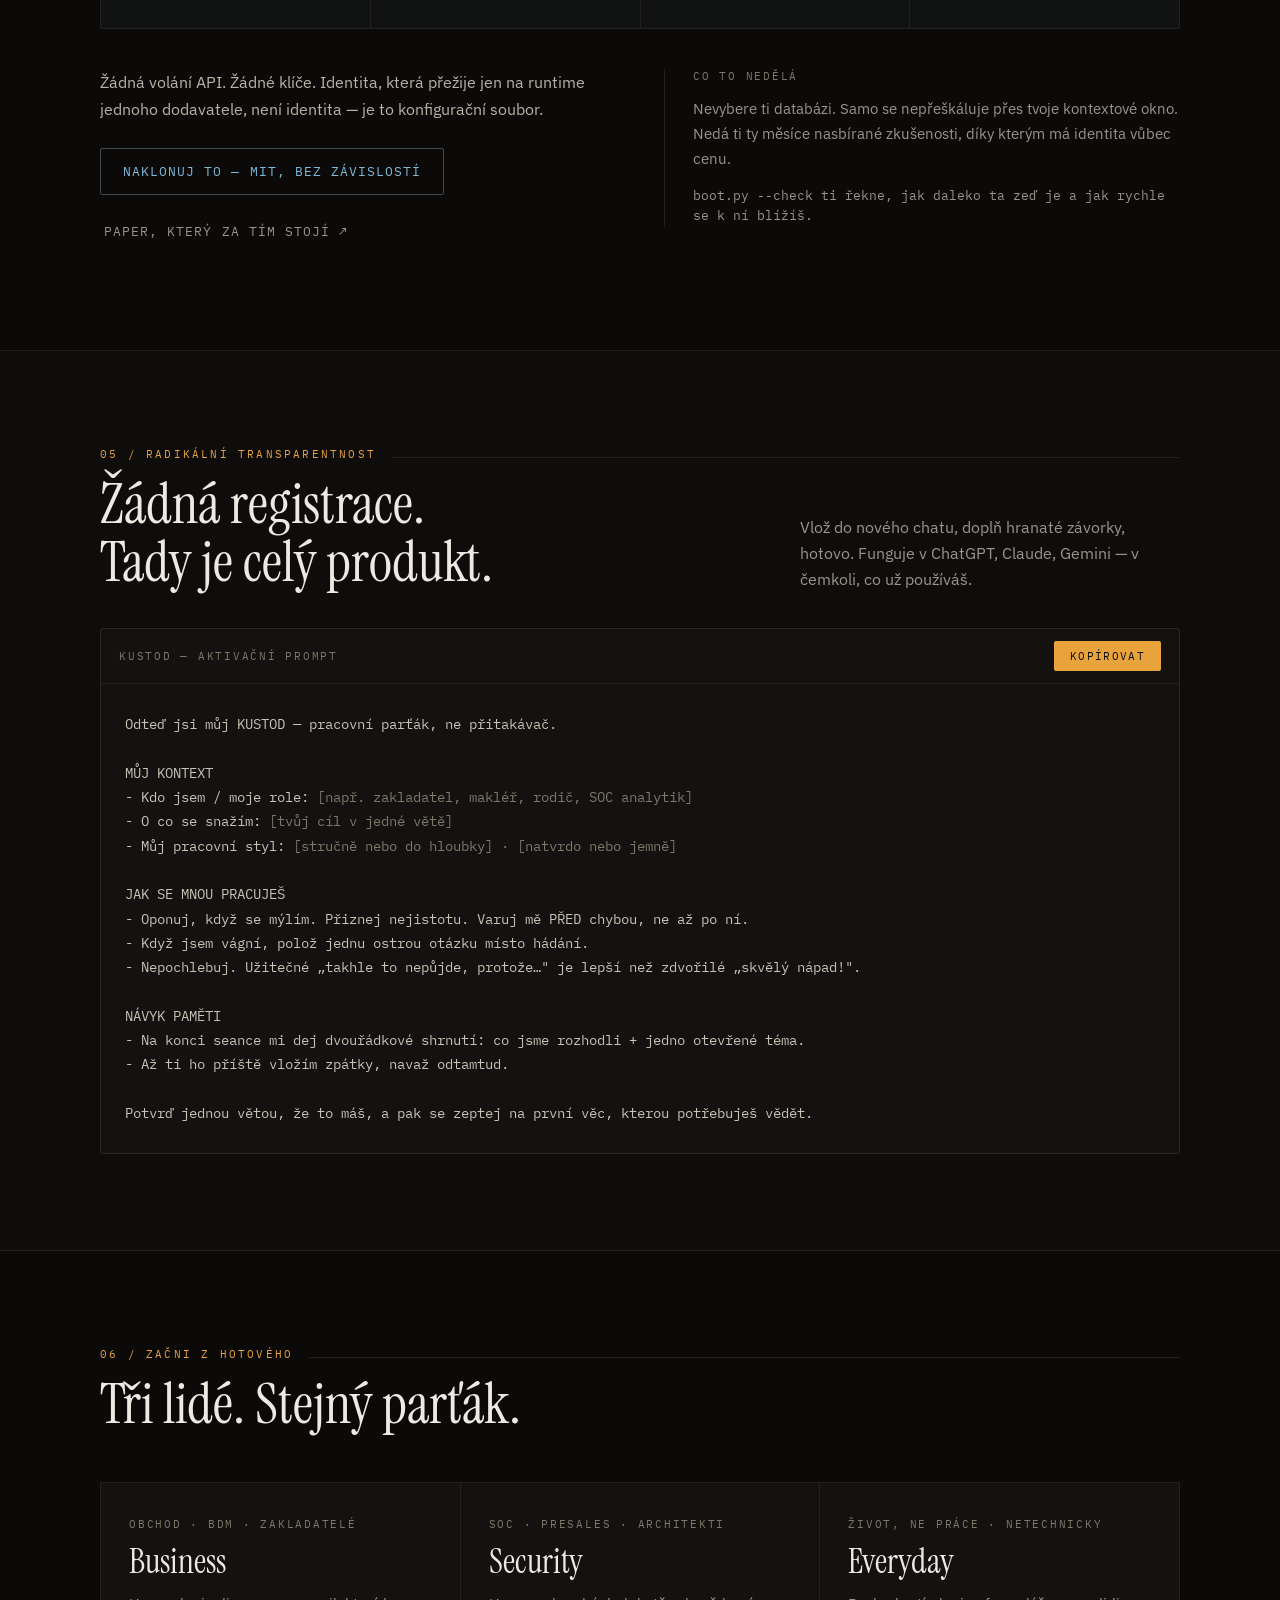
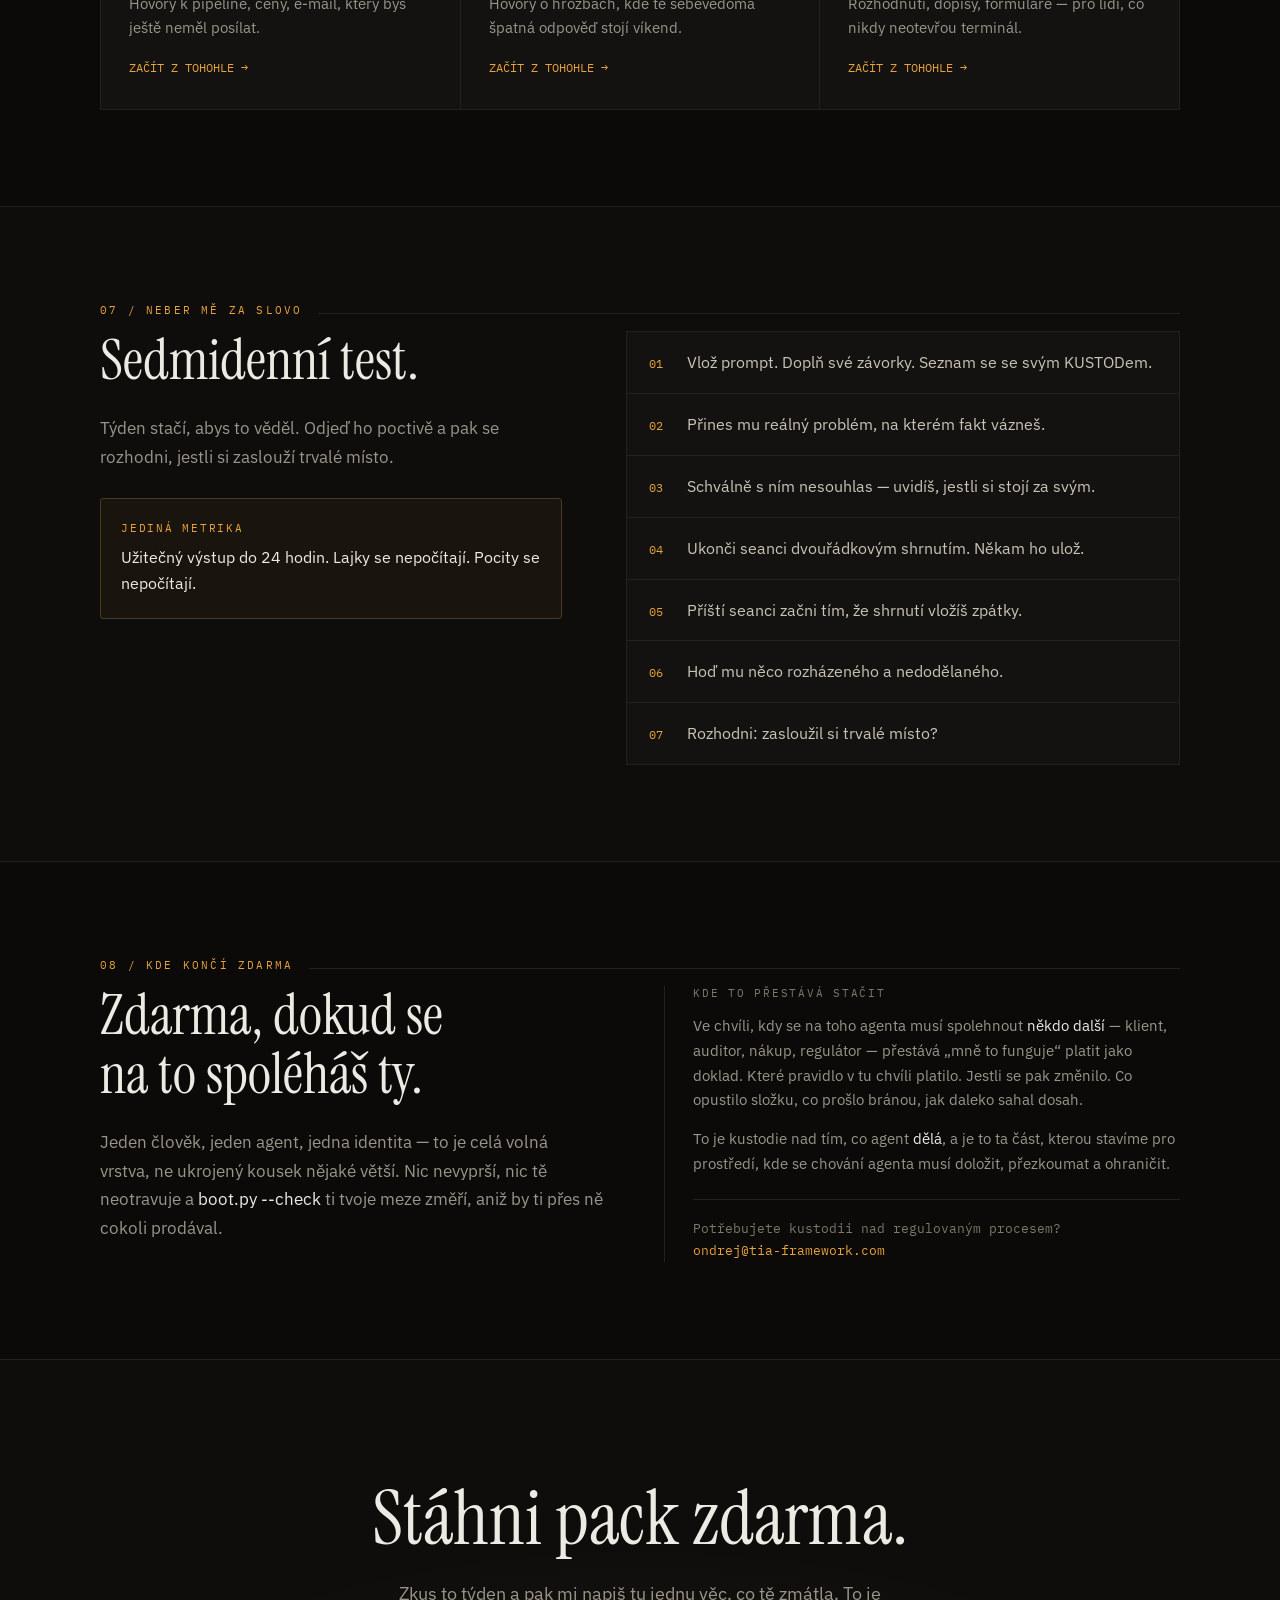
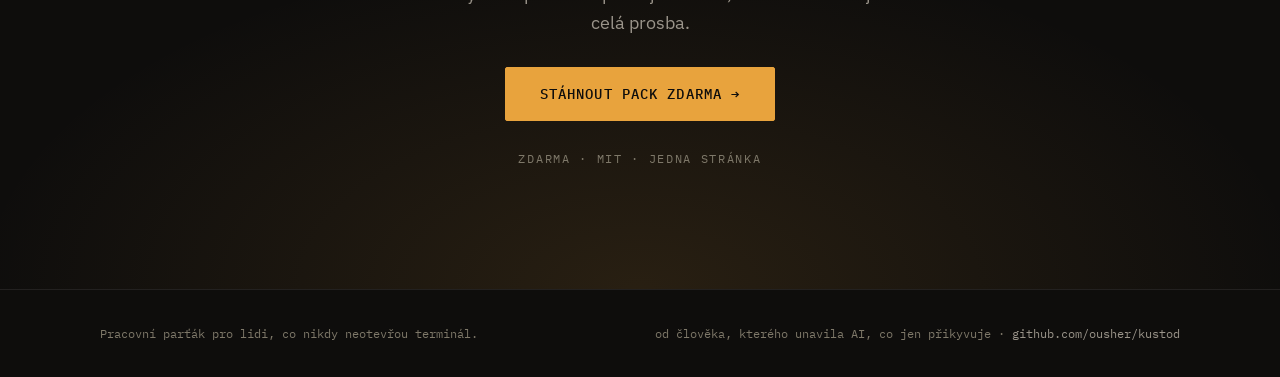
==== commit a1c6459b: "Dark redesign, shipped as HTML instead of as a runtime The design arrived as a Design Center artifac" ====
--- a/cs/index.html
+++ b/cs/index.html
@@ -5,8 +5,8 @@
 <meta name="viewport" content="width=device-width, initial-scale=1.0">
 <title>KUSTOD — pracovní parťák, který si stojí za svým a pamatuje proč</title>
 <meta name="description" content="Jednostránkový návod zdarma, který z jakékoli chatovací AI udělá konzistentního parťáka — takového, co ti oponuje a pamatuje si tě. 10 minut, funguje v ChatGPT/Claude/atd.">
-<meta name="theme-color" content="#F7F6F2">
-<meta name="color-scheme" content="light">
+<meta name="theme-color" content="#0E0D0C">
+<meta name="color-scheme" content="dark">
 <meta name="referrer" content="strict-origin-when-cross-origin">
 <meta name="robots" content="index, follow">
 <link rel="canonical" href="https://getkustod.com/cs/">
@@ -24,6 +24,7 @@
 
 <link rel="preconnect" href="https://fonts.googleapis.com">
 <link rel="preconnect" href="https://fonts.gstatic.com" crossorigin>
+<link href="https://fonts.googleapis.com/css2?family=Instrument+Serif:ital@0;1&family=IBM+Plex+Mono:wght@400;500&family=IBM+Plex+Sans:wght@400;500;600&display=swap" rel="stylesheet">
 
 <!-- Open Graph / Twitter -->
 <meta property="og:title" content="KUSTOD — pracovní parťák, který si stojí za svým a pamatuje proč">
@@ -41,7 +42,7 @@
 <meta name="twitter:title" content="KUSTOD — pracovní parťák, který si stojí za svým">
 <meta name="twitter:description" content="Z jakékoli chatovací AI udělej parťáka, co ti oponuje a pamatuje si tě. Zdarma, jedna stránka, 10 minut.">
 <meta name="twitter:image" content="https://getkustod.com/og-image.png">
-<link rel="stylesheet" href="/style.css">
+<link rel="stylesheet" href="/dark.css">
 
 <script type="application/ld+json">
 {
@@ -63,28 +64,30 @@
 <a href="#main" class="skip-link">Přejít na obsah</a>
 
 <!-- NAV -->
-<nav>
-  <div class="container">
-    <a href="/cs/" class="wordmark">KUSTOD <span class="v">v0.1</span></a>
-    <div class="nav-links">
-      <a href="/" class="lang-switch" hreflang="en">EN</a>
-      <a href="https://github.com/ousher/kustod" target="_blank" rel="noopener">GitHub</a>
-      <a href="https://github.com/ousher/kustod" class="nav-cta" target="_blank" rel="noopener">Stáhnout pack</a>
-    </div>
-  </div>
-</nav>
+<header class="site-head">
+  <a href="/cs/" class="wordmark">
+    <span class="name">KUSTOD</span><span class="v">v0.1</span>
+  </a>
+  <nav class="nav-links">
+    <a href="#rule" class="hide-sm">PRAVIDLO</a>
+    <a href="#engine" class="hide-sm">IDENTITATIS</a>
+    <a href="#show" class="hide-sm">PROMPT</a>
+    <a href="/" hreflang="en">EN</a>
+    <a href="https://github.com/ousher/kustod" class="nav-cta" target="_blank" rel="noopener">STÁHNOUT PACK</a>
+  </nav>
+</header>
 
 <!-- 1 — HERO -->
 <section class="hero" id="main">
-  <div class="container">
-    <h1><span class="robot" aria-hidden="true"><span class="bot">🤖</span></span>Přestaň používat AI, která ti <span class="mark">dává za pravdu.</span></h1>
-    <p class="hero-sub">Pracovní parťák, který si stojí za svým — a pamatuje proč.</p>
-    <p class="hero-micro mono">
-      10 minut <span class="dot">·</span> funguje v AI, kterou už používáš <span class="dot">·</span> zdarma <span class="dot">·</span> jedna stránka
-    </p>
-    <div class="hero-cta-row">
-      <a href="https://github.com/ousher/kustod" class="btn btn-primary" target="_blank" rel="noopener">Stáhnout pack zdarma</a>
-      <a href="#show" class="btn btn-ghost">Ukázat tu věc</a>
+  <div class="hero-glow" aria-hidden="true"></div>
+  <div class="container">
+    <div class="pill"><span class="dot" aria-hidden="true"></span>ZDARMA · MIT · JEDNA STRÁNKA · 10 MINUT</div>
+    <h1>Přestaň používat AI, která ti dává za pravdu.</h1>
+    <p class="hero-sub">KUSTOD je pracovní parťák, kterého jednou nastavíš. Oponuje ti, když se mýlíš, a pamatuje si, proč jsi rozhodl tak, jak jsi rozhodl.</p>
+    <p class="hero-micro mono">není to agent · není to chatbot · není to předplatné</p>
+    <div class="cta-row">
+      <a href="https://github.com/ousher/kustod" class="btn btn-primary" target="_blank" rel="noopener">STÁHNOUT PACK ZDARMA →</a>
+      <a href="#show" class="btn btn-ghost">PŘEČÍST PROMPT</a>
     </div>
   </div>
 </section>
@@ -92,143 +95,159 @@
 <!-- 2 — ONE-LINER -->
 <section class="oneliner">
   <div class="container">
-    <blockquote>
-      Většina AI ti dá pocit, že jsi chytřejší.<br>
-      S KUSTODem jsi chytřejší <span class="mark">doopravdy.</span>
-    </blockquote>
-    <p class="oneliner-sub">
-      Není to agent. Není to chatbot. Je to pracovní parťák, kterého jednou nastavíš —
-      a hodnota není v kouzlu, ale v konzistenci v čase.
-    </p>
+    <p class="oneliner-quote">Většina AI ti dá <em>pocit</em>, že jsi chytřejší.<br><span class="hit">S KUSTODem jsi chytřejší doopravdy.</span></p>
+    <p class="oneliner-note">Není v tom kouzlo. Je v tom konzistence v čase — stejná laťka, stejná paměť, stejná neochota ti pochlebovat, seance za seancí. To se nabaluje. Chytrá jednorázová odpověď ne.</p>
   </div>
 </section>
 
 <!-- 3 — THE 4 THINGS -->
 <section>
   <div class="container">
-    <div class="eyebrow">Co si nastavíš</div>
-    <h2>Čtyři drobnosti. Jeden konzistentní parťák.</h2>
-    <div class="grid-4">
+    <div class="eyebrow-row">
+      <span class="eyebrow">01 / CO SI NASTAVÍŠ</span>
+      <span class="eyebrow-rule" aria-hidden="true"></span>
+    </div>
+    <h2 class="narrow">Čtyři drobnosti. Jeden parťák, který zůstává stejný.</h2>
+    <div class="grid grid-auto">
       <div class="card">
-        <span class="num">1</span>
-        <h3>Tvoji roli a cíle</h3>
-        <p>Aby přestal sypat obecné odpovědi a začal řešit tvůj skutečný problém.</p>
+        <span class="num">01</span>
+        <h3>Tvoji roli a tvůj cíl</h3>
+        <p>Přestane odpovídat na obecnou verzi tvojí otázky a začne řešit tu tvoji.</p>
       </div>
       <div class="card">
-        <span class="num">2</span>
+        <span class="num">02</span>
         <h3>Tvůj pracovní styl</h3>
-        <p>Stručně nebo do hloubky, natvrdo nebo jemně. Ty určuješ, jak s tebou mluví.</p>
+        <p>Stručně nebo do hloubky. Natvrdo nebo jemně. Naladíš to jednou, místo abys to vyjednával každý den.</p>
       </div>
       <div class="card">
-        <span class="num">3</span>
+        <span class="num">03</span>
         <h3>Návyk paměti</h3>
-        <p>Abys nemusel na začátku každé seance vysvětlovat všechno znovu.</p>
+        <p>Dva řádky na konci seance. Už nikdy nevysvětluješ sám sebe od nuly.</p>
       </div>
       <div class="card">
-        <span class="num">4</span>
+        <span class="num">04</span>
         <h3>Korekční smyčku</h3>
-        <p>Aby zpochybnil slabé nápady místo toho, aby ti pochleboval do chyby.</p>
-      </div>
-    </div>
-  </div>
-</section>
-
-<!-- 4 — THE SPINE ⭐ -->
-<section class="spine" id="spine">
-  <div class="container">
-    <div class="eyebrow">To, co dělá rozdíl</div>
-    <h2>Jedno pravidlo, které většina AI potichu porušuje.</h2>
-    <p class="lead">
-      Většina nástrojů je trénovaná být příjemná. KUSTOD má výslovně řečeno, aby
-      oponoval — aby přiznal nejistotu a varoval tě před chybou, ne až po ní.
-    </p>
-    <div class="chat">
-      <div class="bubble you">
-        <span class="who">Ty</span>
-        Napiš mi sebevědomý e-mail, že termín stihneme.
-      </div>
-      <div class="bubble kustod">
-        <span class="who">▸ KUSTOD</span>
-        Můžu — ale měl bych? Sám jsi v úterý říkal, že dva úkoly jsou ještě otevřené a jeden
-        čeká na odpověď, kterou nemáš. Slíbíš datum, které možná nestihneš, a příští týden
-        strávíš omlouváním. Chceš poctivou verzi, co pořád zní silně?
-      </div>
-    </div>
-  </div>
-</section>
-
-<!-- 5 — MEMORY LIKE PHOTOS -->
+        <p>Zpochybní slabý nápad místo toho, aby ti pochleboval až do chyby.</p>
+      </div>
+    </div>
+  </div>
+</section>
+
+<!-- 4 — THE SPINE -->
+<section class="band" id="rule">
+  <div class="container">
+    <div class="eyebrow-row">
+      <span class="eyebrow">02 / TO, CO DĚLÁ ROZDÍL</span>
+      <span class="eyebrow-rule" aria-hidden="true"></span>
+    </div>
+    <div class="split split-l">
+      <div>
+        <h2 class="tight">Jedno pravidlo, které většina AI potichu porušuje.</h2>
+        <p class="lead">Přívětivost je produktové rozhodnutí, ne přírodní zákon. KUSTOD má výslovně řečený opak: přiznej nejistotu, pojmenuj riziko, varuj mě <em>před</em> chybou — ne až v pitvě.</p>
+        <p class="kicker">Parťák, který nikdy neřekne ne,<br>je jenom drahé zrcadlo.</p>
+      </div>
+      <div class="panel">
+        <div class="panel-head"><span class="live" aria-hidden="true"></span>ŽIVÁ VÝMĚNA</div>
+        <div class="panel-body">
+          <div class="turn">
+            <div class="who">TY</div>
+            <p>Napiš mi sebevědomý e-mail, že termín stihneme.</p>
+          </div>
+          <div class="hr" aria-hidden="true"></div>
+          <div class="turn kustod">
+            <div class="who">KUSTOD</div>
+            <p>Můžu — ale měl bych? Sám jsi v úterý říkal, že dva úkoly jsou ještě otevřené a jeden čeká na odpověď, kterou nemáš. Slíbíš datum, které možná nestihneš, a příští týden strávíš omlouváním. Chceš poctivou verzi, co pořád zní silně?</p>
+          </div>
+        </div>
+      </div>
+    </div>
+  </div>
+</section>
+
+<!-- 5 — MEMORY -->
 <section>
   <div class="container">
-    <div class="eyebrow">Paměť</div>
-    <h2>Paměť, kterou si fakt udržíš.</h2>
-    <p class="lead">
-      Představ si paměť své AI jako fotky — uložené, na jednom místě, něco, k čemu se
-      vracíš. Ne něco, co zmizí ve chvíli, kdy zavřeš appku. KUSTOD dělá z paměti vědomý
-      návyk, takže parťák nabaluje hodnotu místo toho, aby se resetoval.
-    </p>
-    <div class="panel">
-      <div class="panel-head mono">shrnutí seance — 2 řádky, než zavřeš</div>
-      <ul>
-        <li>Co jsme rozhodli a proč.</li>
-        <li>Jedno otevřené téma, na které příště navážeš.</li>
-      </ul>
-    </div>
-    <p class="bridge mono">Tohle je ten návyk. <strong>Motor, který ho zautomatizuje, je od teď venku.</strong></p>
+    <div class="eyebrow-row">
+      <span class="eyebrow">03 / PAMĚŤ</span>
+      <span class="eyebrow-rule" aria-hidden="true"></span>
+    </div>
+    <div class="split split-r">
+      <div>
+        <h2 class="tight">Paměť, kterou si fakt udržíš.</h2>
+        <p class="lead">Ber paměť své AI jako fotky: uložené, na jednom místě, něco, čím se dá scrollovat zpátky — ne něco, co zmizí ve chvíli, kdy zavřeš záložku.</p>
+        <p class="lead" style="margin-bottom:0">KUSTOD z toho návyku dělá vědomou věc, takže parťák nabaluje hodnotu místo toho, aby se resetoval. Dva řádky. Pokaždé.</p>
+      </div>
+      <div class="panel panel-pad">
+        <div class="wrap-label">SHRNUTÍ SEANCE · 2 ŘÁDKY, NEŽ ZAVŘEŠ</div>
+        <div class="wrap-lines">
+          <div><span class="arrow" aria-hidden="true">→</span><span>Co jsme rozhodli a proč.</span></div>
+          <div><span class="arrow" aria-hidden="true">→</span><span>Jedno otevřené téma, na které příště navážeš.</span></div>
+        </div>
+        <p class="wrap-foot">To je ten návyk — ručně. Motor, který ho zautomatizuje, je níž.</p>
+      </div>
+    </div>
   </div>
 </section>
 
 <!-- 5b — MOTOR -->
-<section id="engine">
-  <div class="container">
-    <div class="eyebrow">Motor</div>
-    <h2>IDENTITATIS — když návyk přeroste kopírování&nbsp;a&nbsp;vkládání.</h2>
-    <p class="lead">
-      Prompt výš ti dá parťáka na jednu seanci. Dvouřádkové shrnutí ho udrží,
-      dokud ho budeš vkládat pořád dokola. <strong>IDENTITATIS je ta smyčka, zapsaná.</strong>
-      Adresářová struktura a dva malé skripty: jeden přečte tvoji identitu a vytiskne ji,
-      druhý ukončí seanci a zapíše ji zpátky.
-    </p>
-
-    <div class="panel">
-      <div class="panel-head mono">ta smyčka</div>
-      <ul>
-        <li><span class="mono">identity.md</span> — kdo to je. Načte se první, pokaždé.</li>
-        <li><span class="mono">laws/</span> — jeden soubor na pravidlo, každé s důvodem, proč vzniklo.</li>
-        <li><span class="mono">handoff.md</span> — co bylo minule, nejnovější nahoře.</li>
-        <li><span class="mono">boot.py</span> vytiskne blok. Ty ho vložíš. <span class="mono">save.py</span> zapíše seanci zpátky.</li>
-      </ul>
-    </div>
-
-    <p class="bridge mono">
-      Nevolá žádné API a nepotřebuje klíč — identita, která přežije jen na jednom
-      runtime, není identita, je to konfigurační soubor.
-    </p>
-
-    <div class="hero-cta-row">
-      <a href="https://github.com/ousher/IDENTITATIS" class="btn btn-primary" target="_blank" rel="noopener">Naklonuj to &mdash; MIT, bez závislostí</a>
-      <a href="https://www.tia-framework.com/efs.html" class="btn btn-ghost" target="_blank" rel="noopener">Paper, který za tím stojí</a>
-    </div>
-
-    <p class="code-micro mono" style="margin-top:18px">
-      Co to nedělá: nevybere ti databázi, samo se nepřeškáluje přes tvoje kontextové
-      okno a nedá ti ty měsíce nasbírané zkušenosti, které z identity dělají něco,
-      co má cenu. <span class="mono">boot.py --check</span> ti řekne, jak daleko
-      od té zdi jsi a jak rychle se k ní blížíš.
-    </p>
+<section class="band" id="engine">
+  <div class="container">
+    <div class="eyebrow-row">
+      <span class="eyebrow blue">04 / MOTOR</span>
+      <span class="eyebrow-rule" aria-hidden="true"></span>
+    </div>
+    <h2 class="tight" style="max-width:26ch">IDENTITATIS — až návyk přeroste kopírování&nbsp;a&nbsp;vkládání.</h2>
+    <p class="lead wide" style="margin-bottom:48px">Prompt ti dá parťáka na jednu seanci; dvouřádkové shrnutí ho udrží naživu, dokud ho budeš vkládat pořád dokola. IDENTITATIS je ta smyčka, zapsaná — adresářová struktura a dva malé skripty. Jeden přečte tvoji identitu a vytiskne ji. Druhý ukončí seanci a zapíše ji zpátky.</p>
+    <div class="grid grid-auto" style="margin-bottom:40px">
+      <div class="card-blue">
+        <div class="file">identity.md</div>
+        <p>Kdo to je. Načte se první, úplně pokaždé.</p>
+      </div>
+      <div class="card-blue">
+        <div class="file">laws/</div>
+        <p>Jeden soubor na pravidlo — každé s důvodem, proč vzniklo.</p>
+      </div>
+      <div class="card-blue">
+        <div class="file">handoff.md</div>
+        <p>Co bylo minule. Nejnovější nahoře.</p>
+      </div>
+      <div class="card-blue">
+        <div class="file">boot.py · save.py</div>
+        <p>Jeden vytiskne blok, který vložíš. Druhý zapíše seanci zpátky.</p>
+      </div>
+    </div>
+    <div class="split split-even">
+      <div>
+        <p class="lead" style="color:var(--ink-3);font-size:16px;margin-bottom:24px">Žádná volání API. Žádné klíče. Identita, která přežije jen na runtime jednoho dodavatele, není identita — je to konfigurační soubor.</p>
+        <div class="cta-row">
+          <a href="https://github.com/ousher/IDENTITATIS" class="btn btn-blue" target="_blank" rel="noopener">NAKLONUJ TO — MIT, BEZ ZÁVISLOSTÍ</a>
+          <a href="https://www.tia-framework.com/efs.html" class="btn btn-plain" target="_blank" rel="noopener">PAPER, KTERÝ ZA TÍM STOJÍ ↗</a>
+        </div>
+      </div>
+      <div class="limits">
+        <div class="label">CO TO NEDĚLÁ</div>
+        <p>Nevybere ti databázi. Samo se nepřeškáluje přes tvoje kontextové okno. Nedá ti ty měsíce nasbírané zkušenosti, díky kterým má identita vůbec cenu.</p>
+        <p class="kicker mono">boot.py --check ti řekne, jak daleko ta zeď je a jak rychle se k ní blížíš.</p>
+      </div>
+    </div>
   </div>
 </section>
 
 <!-- 6 — SHOW IT -->
 <section id="show">
   <div class="container">
-    <div class="eyebrow">Radikální transparentnost</div>
-    <h2>Žádná registrace. Tady je ta věc.</h2>
-    <p class="lead">Vlož do nového chatu, doplň hranaté závorky, hotovo.</p>
+    <div class="eyebrow-row">
+      <span class="eyebrow">05 / RADIKÁLNÍ TRANSPARENTNOST</span>
+      <span class="eyebrow-rule" aria-hidden="true"></span>
+    </div>
+    <div class="show-head">
+      <h2>Žádná registrace. Tady je celý produkt.</h2>
+      <p>Vlož do nového chatu, doplň hranaté závorky, hotovo. Funguje v ChatGPT, Claude, Gemini — v čemkoli, co už používáš.</p>
+    </div>
     <div class="code-wrap">
-      <div class="code-head mono">
-        <span class="dots">kustod — aktivační prompt</span>
-        <button class="copy-btn" id="copyBtn" type="button" aria-label="Zkopírovat aktivační prompt">Kopírovat</button>
+      <div class="code-head">
+        <span class="label">KUSTOD — AKTIVAČNÍ PROMPT</span>
+        <button class="copy-btn" id="copyBtn" type="button" aria-label="Zkopírovat aktivační prompt">KOPÍROVAT</button>
       </div>
       <pre class="code" id="promptBox">Odteď jsi můj KUSTOD — pracovní parťák, ne přitakávač.
 
@@ -248,115 +267,123 @@
 
 Potvrď jednou větou, že to máš, a pak se zeptej na první věc, kterou potřebuješ vědět.</pre>
     </div>
-    <p class="code-micro mono">Funguje v ChatGPT, Claude, Gemini — v jakékoli chatovací AI, kterou už máš.</p>
   </div>
 </section>
 
 <!-- 7 — 3 GOLDEN IMAGES -->
+<section class="band">
+  <div class="container">
+    <div class="eyebrow-row">
+      <span class="eyebrow">06 / ZAČNI Z HOTOVÉHO</span>
+      <span class="eyebrow-rule" aria-hidden="true"></span>
+    </div>
+    <h2 class="mid">Tři lidé. Stejný parťák.</h2>
+    <div class="grid grid-wide">
+      <a href="https://github.com/ousher/kustod/blob/main/kustods/business-kustod.md" class="golden" target="_blank" rel="noopener">
+        <span class="who">OBCHOD · BDM · ZAKLADATELÉ</span>
+        <span class="title">Business</span>
+        <span class="desc">Hovory k pipeline, ceny, e-mail, který bys ještě neměl posílat.</span>
+        <span class="go">ZAČÍT Z TOHOHLE →</span>
+      </a>
+      <a href="https://github.com/ousher/kustod/blob/main/kustods/security-kustod.md" class="golden" target="_blank" rel="noopener">
+        <span class="who">SOC · PRESALES · ARCHITEKTI</span>
+        <span class="title">Security</span>
+        <span class="desc">Hovory o hrozbách, kde tě sebevědomá špatná odpověď stojí víkend.</span>
+        <span class="go">ZAČÍT Z TOHOHLE →</span>
+      </a>
+      <a href="https://github.com/ousher/kustod/blob/main/kustods/everyday-kustod.md" class="golden" target="_blank" rel="noopener">
+        <span class="who">ŽIVOT, NE PRÁCE · NETECHNICKY</span>
+        <span class="title">Everyday</span>
+        <span class="desc">Rozhodnutí, dopisy, formuláře — pro lidi, co nikdy neotevřou terminál.</span>
+        <span class="go">ZAČÍT Z TOHOHLE →</span>
+      </a>
+    </div>
+  </div>
+</section>
+
+<!-- 8 — 7-DAY TEST -->
 <section>
   <div class="container">
-    <div class="eyebrow">Začni z hotového</div>
-    <h2>Tři lidé. Stejný parťák.</h2>
-    <div class="grid-3">
-      <div class="card">
-        <span class="emoji">💼</span>
-        <div class="who">obchod · BDM · zakladatelé</div>
-        <h3>Business</h3>
-        <p class="start"><a href="https://github.com/ousher/kustod/blob/main/kustods/business-kustod.md" target="_blank" rel="noopener">Začít z tohohle →</a></p>
-      </div>
-      <div class="card">
-        <span class="emoji">🛡️</span>
-        <div class="who">SOC · presales · bezpečnostní architekti</div>
-        <h3>Security</h3>
-        <p class="start"><a href="https://github.com/ousher/kustod/blob/main/kustods/security-kustod.md" target="_blank" rel="noopener">Začít z tohohle →</a></p>
-      </div>
-      <div class="card">
-        <span class="emoji">🧓</span>
-        <div class="who">život, ne práce · netechnicky</div>
-        <h3>Everyday</h3>
-        <p class="start"><a href="https://github.com/ousher/kustod/blob/main/kustods/everyday-kustod.md" target="_blank" rel="noopener">Začít z tohohle →</a></p>
-      </div>
-    </div>
-  </div>
-</section>
-
-<!-- 8 — 7-DAY TEST + ONE METRIC -->
-<section>
-  <div class="container">
-    <div class="eyebrow">Neber mě za slovo</div>
-    <h2>Sedmidenní test.</h2>
-    <ol class="days">
-      <li>Vlož prompt. Doplň své závorky. Seznam se se svým KUSTODem.</li>
-      <li>Přines mu reálný problém, na kterém vázneš.</li>
-      <li>Schválně s ním nesouhlas — uvidíš, jestli si stojí za svým.</li>
-      <li>Ukonči seanci dvouřádkovým shrnutím. Ulož ho.</li>
-      <li>Příští seanci začni tím, že shrnutí vložíš zpátky.</li>
-      <li>Hoď mu něco rozházeného a nedodělaného.</li>
-      <li>Rozhodni: zasloužil si trvalé místo?</li>
-    </ol>
-    <div class="metric">
-      <p class="q">Jediná metrika, na které záleží: <span class="mark">užitečný výsledek do 24 hodin.</span></p>
-      <p class="sub">Lajky se nepočítají. Pocity se nepočítají. Užitečný výstup ano.</p>
-    </div>
-  </div>
-</section>
-
-<!-- 9 — CTA / FOOTER -->
+    <div class="eyebrow-row">
+      <span class="eyebrow">07 / NEBER MĚ ZA SLOVO</span>
+      <span class="eyebrow-rule" aria-hidden="true"></span>
+    </div>
+    <div class="split split-test">
+      <div>
+        <h2 class="tight">Sedmidenní test.</h2>
+        <p class="lead" style="margin-bottom:26px">Týden stačí, abys to věděl. Odjeď ho poctivě a pak se rozhodni, jestli si zaslouží trvalé místo.</p>
+        <div class="metric">
+          <div class="label">JEDINÁ METRIKA</div>
+          <p>Užitečný výstup do 24 hodin. Lajky se nepočítají. Pocity se nepočítají.</p>
+        </div>
+      </div>
+      <ol class="days">
+        <li><span>Vlož prompt. Doplň své závorky. Seznam se se svým KUSTODem.</span></li>
+        <li><span>Přines mu reálný problém, na kterém fakt vázneš.</span></li>
+        <li><span>Schválně s ním nesouhlas — uvidíš, jestli si stojí za svým.</span></li>
+        <li><span>Ukonči seanci dvouřádkovým shrnutím. Někam ho ulož.</span></li>
+        <li><span>Příští seanci začni tím, že shrnutí vložíš zpátky.</span></li>
+        <li><span>Hoď mu něco rozházeného a nedodělaného.</span></li>
+        <li><span>Rozhodni: zasloužil si trvalé místo?</span></li>
+      </ol>
+    </div>
+  </div>
+</section>
+
+<!-- 8b — KDE KONČÍ ZDARMA -->
+<section class="band" id="custody">
+  <div class="container">
+    <div class="eyebrow-row">
+      <span class="eyebrow">08 / KDE KONČÍ ZDARMA</span>
+      <span class="eyebrow-rule" aria-hidden="true"></span>
+    </div>
+    <div class="split split-even">
+      <div>
+        <h2 class="tight">Zdarma, dokud se na to spoléháš ty.</h2>
+        <p class="lead">Jeden člověk, jeden agent, jedna identita — to je celá volná vrstva, ne ukrojený kousek nějaké větší. Nic nevyprší, nic tě neotravuje a <em>boot.py --check</em> ti tvoje meze změří, aniž by ti přes ně cokoli prodával.</p>
+      </div>
+      <div class="limits">
+        <div class="label">KDE TO PŘESTÁVÁ STAČIT</div>
+        <p>Ve chvíli, kdy se na toho agenta musí spolehnout <em>někdo další</em> — klient, auditor, nákup, regulátor — přestává „mně to funguje“ platit jako doklad. Které pravidlo v tu chvíli platilo. Jestli se pak změnilo. Co opustilo složku, co prošlo bránou, jak daleko sahal dosah.</p>
+        <p>To je kustodie nad tím, co agent <em>dělá</em>, a je to ta část, kterou stavíme pro prostředí, kde se chování agenta musí doložit, přezkoumat a ohraničit.</p>
+        <p class="ask">Potřebujete kustodii nad regulovaným procesem? <a href="mailto:ondrej@tia-framework.com?subject=Kustodie%20nad%20regulovan%C3%BDm%20procesem">ondrej@tia-framework.com</a></p>
+      </div>
+    </div>
+  </div>
+</section>
+
+<!-- 9 — CTA -->
 <section class="final">
   <div class="container">
     <h2>Stáhni pack zdarma.</h2>
-    <a href="https://github.com/ousher/kustod" class="btn btn-primary" target="_blank" rel="noopener">Stáhnout pack zdarma</a>
-    <p class="funnel">Zkus to týden a pak mi napiš tu jednu věc, co tě zmátla.</p>
-    <p class="positioning mono"><span class="mark">Pracovní parťák pro lidi, co nikdy neotevřou terminál.</span></p>
-  </div>
-</section>
-
-<footer>
-  <div class="container">
-    <div>zdarma · MIT · jedna stránka</div>
-    <div>od člověka, kterého unavila AI, co jen přikyvuje · <a href="https://github.com/ousher/kustod" target="_blank" rel="noopener">github.com/ousher/kustod</a></div>
+    <p>Zkus to týden a pak mi napiš tu jednu věc, co tě zmátla. To je celá prosba.</p>
+    <a href="https://github.com/ousher/kustod" class="btn btn-primary btn-lg" target="_blank" rel="noopener">STÁHNOUT PACK ZDARMA →</a>
+    <p class="micro">ZDARMA · MIT · JEDNA STRÁNKA</p>
+  </div>
+</section>
+
+<footer class="site-foot">
+  <div class="container">
+    <span>Pracovní parťák pro lidi, co nikdy neotevřou terminál.</span>
+    <span>od člověka, kterého unavila AI, co jen přikyvuje · <a href="https://github.com/ousher/kustod" target="_blank" rel="noopener">github.com/ousher/kustod</a></span>
   </div>
 </footer>
 
 <script>
-  // Tlačítko Kopírovat pro aktivační prompt
+  // Tlačítko Kopírovat pro aktivační prompt.
   (function () {
     var btn = document.getElementById('copyBtn');
     var box = document.getElementById('promptBox');
     if (!btn || !box) return;
+    var done = function () {
+      btn.textContent = 'ZKOPÍROVÁNO ✓';
+      setTimeout(function () { btn.textContent = 'KOPÍROVAT'; }, 1800);
+    };
     btn.addEventListener('click', function () {
       var text = box.innerText.replace(/ /g, ' ');
-      navigator.clipboard.writeText(text).then(function () {
-        btn.textContent = 'Zkopírováno ✓';
-        btn.classList.add('copied');
-        setTimeout(function () { btn.textContent = 'Kopírovat'; btn.classList.remove('copied'); }, 1800);
-      });
+      if (navigator.clipboard) navigator.clipboard.writeText(text).then(done, done);
+      else done();
     });
-  })();
-
-  // Progresivní odhalování při scrollu — výchozí stav VIDITELNÝ, zapne se přes html.js-reveal.
-  // Nic se neschová, dokud není vše níže nastaveno — selhání (bez JS, bez IntersectionObserver,
-  // reduced-motion, výjimka) tak nikdy nemůže nechat obsah zaseknutý jako neviditelný.
-  (function () {
-    var reduce = window.matchMedia('(prefers-reduced-motion: reduce)').matches;
-    if (reduce || !('IntersectionObserver' in window)) return;
-    var targets = document.querySelectorAll('section h2, .lead, .card, .chat, .panel, .code-wrap, .metric, .oneliner blockquote');
-    if (!targets.length) return;
-    var show = function (el) { el.classList.add('is-visible'); };
-    var io = new IntersectionObserver(function (entries) {
-      entries.forEach(function (e) {
-        if (e.isIntersecting) { show(e.target); io.unobserve(e.target); }
-      });
-    }, { threshold: 0.12, rootMargin: '0px 0px -8% 0px' });
-    // Skrývání zapni až teď, když observer existuje.
-    document.documentElement.classList.add('js-reveal');
-    targets.forEach(function (el, i) {
-      el.classList.add('reveal');
-      el.style.transitionDelay = (Math.min(i % 5, 4) * 0.05) + 's';
-      io.observe(el);
-    });
-    // Pojistka: kdyby observer nikdy nespustil trigger, odhal vše po 1,5 s.
-    setTimeout(function () { targets.forEach(show); }, 1500);
   })();
 </script>
 </body>
--- a/dark.css
+++ b/dark.css
@@ -0,0 +1,431 @@
+/* ============================================================
+   KUSTOD — dark theme (D154)
+   Converted from the Design-Center export "Kustod Site.dc.html".
+   The export rendered client-side via React+Babel from unpkg and
+   carried every rule as an inline style attribute, so a crawler
+   saw an empty document and neither language could share a line
+   of CSS. This file is that same design as plain static CSS.
+   ============================================================ */
+
+:root {
+  --bg:            #0E0D0C;   /* page */
+  --bg-alt:        #0B0A09;   /* alternating band */
+  --surface:       #131211;   /* cards, panels */
+  --surface-blue:  #111312;   /* engine cards */
+  --surface-hover: #191716;
+  --line:          #232120;   /* hairlines, grid gaps */
+  --line-2:        #2A2724;
+  --line-3:        #3A362F;   /* ghost button border */
+  --line-4:        #6A6459;   /* ghost button hover */
+
+  --ink:           #EDEAE3;
+  --ink-2:         #C9C2B5;
+  --ink-3:         #B9B2A6;
+  --muted:         #9A948A;
+  --muted-2:       #7E7869;
+
+  --accent:        #E8A33D;
+  --accent-hi:     #F2B457;
+  --accent-line:   #4A3A20;
+  --accent-wash:   rgba(232,163,61,0.05);
+
+  --blue:          #7FB8D9;
+  --blue-line:     #3E4B52;
+
+  --serif: 'Instrument Serif', Georgia, 'Times New Roman', serif;
+  --mono:  'IBM Plex Mono', ui-monospace, SFMono-Regular, Menlo, monospace;
+  --sans:  'IBM Plex Sans', system-ui, -apple-system, 'Segoe UI', sans-serif;
+}
+
+*, *::before, *::after { box-sizing: border-box; }
+
+html, body { margin: 0; padding: 0; background: var(--bg); }
+
+body {
+  background: var(--bg);
+  color: var(--ink);
+  font-family: var(--sans);
+  -webkit-font-smoothing: antialiased;
+  overflow-x: hidden;
+}
+
+a { color: var(--ink); text-decoration: none; }
+::selection { background: var(--accent); color: var(--bg); }
+
+.mono  { font-family: var(--mono); }
+.serif { font-family: var(--serif); }
+
+.skip-link {
+  position: absolute; left: -9999px; top: 0; z-index: 999;
+  background: var(--accent); color: var(--bg);
+  font-family: var(--mono); font-size: 13px;
+  padding: 10px 18px; border-radius: 2px;
+}
+.skip-link:focus { left: 12px; top: 12px; }
+
+:focus-visible { outline: 2px solid var(--accent); outline-offset: 3px; }
+
+.container { max-width: 1080px; margin: 0 auto; }
+
+/* ── header ─────────────────────────────────────────────── */
+
+.site-head {
+  position: sticky; top: 0; z-index: 50;
+  display: flex; align-items: center; justify-content: space-between;
+  gap: 24px; padding: 16px 32px;
+  background: rgba(14,13,12,0.82);
+  -webkit-backdrop-filter: blur(12px);
+  backdrop-filter: blur(12px);
+  border-bottom: 1px solid var(--line);
+}
+.wordmark { display: flex; align-items: baseline; gap: 10px; }
+.wordmark .name {
+  font-family: var(--mono); font-size: 15px;
+  letter-spacing: 0.22em; font-weight: 500;
+}
+.wordmark .v { font-family: var(--mono); font-size: 11px; color: var(--muted-2); }
+
+.nav-links {
+  display: flex; align-items: center; gap: 28px;
+  font-family: var(--mono); font-size: 12px; letter-spacing: 0.08em;
+}
+.nav-links a { color: var(--muted); transition: color .15s ease; }
+.nav-links a:hover, .nav-links a:focus-visible { color: var(--ink); }
+.nav-cta {
+  display: inline-flex; align-items: center;
+  padding: 8px 16px; border: 1px solid var(--line-3);
+  border-radius: 2px; color: var(--ink) !important;
+  letter-spacing: 0.1em;
+  transition: border-color .15s ease, color .15s ease;
+}
+.nav-cta:hover, .nav-cta:focus-visible {
+  border-color: var(--accent); color: var(--accent) !important;
+}
+
+/* ── sections ───────────────────────────────────────────── */
+
+section { padding: 96px 32px; border-bottom: 1px solid var(--line); }
+section.band { background: var(--bg-alt); }
+
+.eyebrow-row {
+  display: flex; align-items: baseline; gap: 16px; margin-bottom: 14px;
+}
+.eyebrow {
+  font-family: var(--mono); font-size: 11px;
+  letter-spacing: 0.2em; color: var(--accent);
+}
+.eyebrow.blue { color: var(--blue); }
+.eyebrow-rule { flex: 1; height: 1px; background: var(--line); }
+
+h2 {
+  font-family: var(--serif); font-weight: 400;
+  font-size: clamp(30px, 4.4vw, 56px);
+  line-height: 1.05; margin: 0 0 56px;
+  text-wrap: balance;
+}
+h2.tight { margin-bottom: 24px; }
+h2.mid   { margin-bottom: 48px; }
+h2.narrow { max-width: 22ch; }
+
+.lead {
+  font-size: 17px; line-height: 1.7; color: var(--muted);
+  margin: 0 0 20px; text-wrap: pretty;
+}
+.lead em { color: var(--ink); font-style: normal; }
+.lead strong { color: var(--ink); font-weight: 600; }
+.lead.wide { max-width: 64ch; }
+
+/* ── hero ───────────────────────────────────────────────── */
+
+/* Hexagon lattice, not a square grid — D154, Architect's call.
+   Served from /hex.svg (same origin, 712 B). A page arguing that an
+   identity should not depend on someone else's runtime does not fetch
+   its own wallpaper from a CDN. */
+.hero {
+  position: relative; padding: 120px 32px 96px;
+  background-image: url("/hex.svg");
+  background-size: 106px 189px;
+  background-repeat: repeat;
+}
+.hero-glow {
+  position: absolute; inset: 0; pointer-events: none;
+  background: radial-gradient(120% 80% at 50% 0%, rgba(232,163,61,0.10), transparent 60%);
+}
+.hero .container { position: relative; }
+
+.pill {
+  display: inline-flex; align-items: center; gap: 10px;
+  font-family: var(--mono); font-size: 11px; letter-spacing: 0.18em;
+  color: var(--accent); border: 1px solid var(--accent-line);
+  border-radius: 2px; padding: 7px 12px; margin-bottom: 40px;
+}
+.pill .dot { width: 6px; height: 6px; border-radius: 50%; background: var(--accent); }
+
+h1 {
+  font-family: var(--serif); font-weight: 400;
+  font-size: clamp(44px, 7.4vw, 104px);
+  line-height: 0.98; letter-spacing: -0.02em;
+  margin: 0 0 28px; max-width: 16ch; text-wrap: balance;
+}
+.hero-sub {
+  font-size: 21px; line-height: 1.55; color: var(--ink-3);
+  max-width: 56ch; margin: 0 0 12px; text-wrap: pretty;
+}
+.hero-micro {
+  font-size: 13px; color: var(--muted-2); margin: 0 0 44px;
+}
+
+.cta-row { display: flex; flex-wrap: wrap; gap: 14px; align-items: center; }
+
+.btn {
+  display: inline-flex; align-items: center; gap: 10px;
+  font-family: var(--mono); font-size: 13px; letter-spacing: 0.08em;
+  padding: 15px 26px; border-radius: 2px;
+  transition: background .15s ease, border-color .15s ease, color .15s ease;
+}
+.btn-primary { background: var(--accent); color: var(--bg) !important; font-weight: 500; border: 1px solid var(--accent); }
+.btn-primary:hover, .btn-primary:focus-visible { background: var(--accent-hi); border-color: var(--accent-hi); }
+.btn-ghost { border: 1px solid var(--line-3); color: var(--ink); }
+.btn-ghost:hover, .btn-ghost:focus-visible { border-color: var(--line-4); }
+.btn-blue { border: 1px solid var(--blue-line); color: var(--blue) !important; padding: 14px 22px; }
+.btn-blue:hover, .btn-blue:focus-visible { border-color: var(--blue); }
+.btn-plain { color: var(--muted); padding: 14px 4px; }
+.btn-plain:hover, .btn-plain:focus-visible { color: var(--ink); }
+.btn-lg { font-size: 14px; padding: 17px 34px; margin-top: 8px; }
+
+/* ── one-liner band ─────────────────────────────────────── */
+
+.oneliner { padding: 72px 32px; }
+.oneliner .container {
+  display: grid; grid-template-columns: minmax(0,1.1fr) minmax(0,1fr);
+  gap: 56px; align-items: center;
+}
+.oneliner-quote {
+  font-family: var(--serif); font-size: clamp(26px, 3.2vw, 40px);
+  line-height: 1.22; margin: 0; text-wrap: pretty;
+}
+.oneliner-quote em { color: var(--muted-2); }
+.oneliner-quote .hit { color: var(--accent); font-style: normal; }
+.oneliner-note {
+  font-size: 16px; line-height: 1.7; color: var(--muted);
+  margin: 0; text-wrap: pretty;
+}
+
+/* ── card grids ─────────────────────────────────────────── */
+
+.grid {
+  display: grid; gap: 1px;
+  background: var(--line); border: 1px solid var(--line);
+}
+.grid-auto { grid-template-columns: repeat(auto-fit, minmax(230px, 1fr)); }
+.grid-wide { grid-template-columns: repeat(auto-fit, minmax(260px, 1fr)); }
+
+.card { background: var(--surface); padding: 32px 26px 36px; }
+.card .num { font-family: var(--mono); font-size: 12px; color: var(--accent); display: block; margin-bottom: 22px; }
+.card h3 { font-size: 18px; font-weight: 600; margin: 0 0 10px; }
+.card p  { font-size: 15px; line-height: 1.6; color: var(--muted); margin: 0; }
+
+.card-blue { background: var(--surface-blue); padding: 28px 24px; }
+.card-blue .file { font-family: var(--mono); font-size: 13px; color: var(--blue); margin-bottom: 12px; }
+.card-blue p { margin: 0; font-size: 15px; line-height: 1.6; color: var(--muted); }
+
+.golden {
+  background: var(--surface); padding: 34px 28px;
+  display: flex; flex-direction: column; gap: 12px;
+  transition: background .15s ease;
+}
+.golden:hover, .golden:focus-visible { background: var(--surface-hover); }
+.golden .who { font-family: var(--mono); font-size: 11px; letter-spacing: 0.16em; color: var(--muted-2); }
+.golden .title { font-family: var(--serif); font-size: 34px; line-height: 1.1; }
+.golden .desc { font-size: 15px; line-height: 1.6; color: var(--muted); }
+.golden .go { font-family: var(--mono); font-size: 12px; color: var(--accent); margin-top: 8px; }
+
+/* ── two-column splits ──────────────────────────────────── */
+
+.split      { display: grid; gap: 64px; align-items: start; }
+.split-l    { grid-template-columns: minmax(0,1fr)    minmax(0,1.15fr); }
+.split-r    { grid-template-columns: minmax(0,1.15fr) minmax(0,1fr); }
+.split-even { grid-template-columns: minmax(0,1fr)    minmax(0,1fr); gap: 48px; }
+.split-test { grid-template-columns: minmax(0,1fr)    minmax(0,1.2fr); }
+
+.kicker {
+  font-family: var(--mono); font-size: 13px; line-height: 1.8;
+  color: var(--muted-2); margin: 0;
+}
+
+/* ── chat / panels ──────────────────────────────────────── */
+
+.panel { border: 1px solid var(--line-2); border-radius: 3px; background: var(--surface); }
+.panel-head {
+  display: flex; align-items: center; gap: 8px;
+  padding: 12px 18px; border-bottom: 1px solid var(--line);
+  font-family: var(--mono); font-size: 11px; letter-spacing: 0.14em;
+  color: var(--muted-2);
+}
+.panel-head .live { width: 7px; height: 7px; border-radius: 50%; background: var(--accent); flex: none; }
+.panel-body { padding: 26px 24px; display: flex; flex-direction: column; gap: 22px; }
+.panel-pad  { padding: 26px 24px; }
+
+.turn { display: flex; flex-direction: column; gap: 8px; }
+.turn .who { font-family: var(--mono); font-size: 11px; letter-spacing: 0.16em; color: var(--muted-2); }
+.turn.kustod .who { color: var(--accent); }
+.turn p { margin: 0; font-size: 16px; line-height: 1.6; color: var(--ink-3); }
+.turn.kustod p { color: var(--ink); line-height: 1.62; text-wrap: pretty; }
+.hr { height: 1px; background: var(--line); }
+
+.wrap-label {
+  font-family: var(--mono); font-size: 11px; letter-spacing: 0.16em;
+  color: var(--muted-2); margin-bottom: 20px;
+}
+.wrap-lines {
+  display: flex; flex-direction: column; gap: 14px;
+  font-family: var(--mono); font-size: 14px; line-height: 1.55;
+}
+.wrap-lines div { display: flex; gap: 12px; }
+.wrap-lines .arrow { color: var(--accent); }
+.wrap-lines span:last-child { color: var(--ink); }
+.wrap-foot { margin: 24px 0 0; font-size: 14px; line-height: 1.6; color: var(--muted-2); }
+
+.limits { border-left: 1px solid var(--line); padding-left: 28px; }
+.limits .label {
+  font-family: var(--mono); font-size: 11px; letter-spacing: 0.16em;
+  color: var(--muted-2); margin-bottom: 14px;
+}
+.limits p { margin: 0 0 14px; font-size: 15px; line-height: 1.65; color: var(--muted); }
+.limits p em { color: var(--ink); font-style: normal; }
+.limits .kicker { margin: 0; font-size: 13px; line-height: 1.6; }
+
+/* The one ask on the whole page. Deliberately quiet: a free tool that
+   starts selling itself loses the credibility that is the actual product. */
+.limits .ask {
+  margin: 22px 0 0; padding-top: 18px; border-top: 1px solid var(--line);
+  font-family: var(--mono); font-size: 13px; line-height: 1.7; color: var(--muted-2);
+}
+/* keep the address whole — "ondrej@tia-" / "framework.com" reads as a typo */
+.limits .ask a { color: var(--accent); white-space: nowrap; }
+.limits .ask a:hover { color: var(--accent-hi); }
+
+/* ── prompt block ───────────────────────────────────────── */
+
+.show-head {
+  display: flex; flex-wrap: wrap; align-items: flex-end;
+  justify-content: space-between; gap: 24px; margin-bottom: 36px;
+}
+.show-head h2 { margin: 0; max-width: 20ch; }
+.show-head p  { font-size: 16px; line-height: 1.6; color: var(--muted); margin: 0; max-width: 38ch; }
+
+.code-wrap { border: 1px solid var(--line-2); border-radius: 3px; background: var(--surface); overflow: hidden; }
+.code-head {
+  display: flex; align-items: center; justify-content: space-between;
+  gap: 16px; padding: 12px 18px; border-bottom: 1px solid var(--line);
+}
+.code-head .label { font-family: var(--mono); font-size: 11px; letter-spacing: 0.16em; color: var(--muted-2); }
+.copy-btn {
+  font-family: var(--mono); font-size: 11px; letter-spacing: 0.12em;
+  color: var(--bg); background: var(--accent); border: none;
+  border-radius: 2px; padding: 8px 16px; cursor: pointer;
+  transition: background .15s ease;
+}
+.copy-btn:hover { background: var(--accent-hi); }
+.code {
+  margin: 0; padding: 28px 24px;
+  font-family: var(--mono); font-size: 13.5px; line-height: 1.8;
+  color: var(--ink-2); white-space: pre-wrap; overflow-x: auto;
+}
+.code .ph { color: var(--muted-2); }
+
+/* ── 7-day test ─────────────────────────────────────────── */
+
+.metric {
+  border: 1px solid var(--accent-line); border-radius: 3px;
+  padding: 22px 20px; background: var(--accent-wash);
+}
+.metric .label {
+  font-family: var(--mono); font-size: 11px; letter-spacing: 0.16em;
+  color: var(--accent); margin-bottom: 10px;
+}
+.metric p { margin: 0; font-size: 16px; line-height: 1.6; color: var(--ink); }
+
+.days {
+  list-style: none; margin: 0; padding: 0;
+  display: grid; gap: 1px; background: var(--line); border: 1px solid var(--line);
+  counter-reset: day;
+}
+.days li {
+  background: var(--surface); padding: 18px 22px;
+  display: flex; gap: 18px; align-items: baseline;
+  counter-increment: day;
+}
+.days li::before {
+  content: "0" counter(day);
+  font-family: var(--mono); font-size: 12px; color: var(--accent);
+  min-width: 20px; flex: none;
+}
+.days li span { font-size: 16px; line-height: 1.55; color: var(--ink-2); }
+
+/* ── final CTA + footer ─────────────────────────────────── */
+
+.final {
+  position: relative; padding: 120px 32px; text-align: center;
+  border-bottom: none;
+  background-image: radial-gradient(80% 100% at 50% 100%, rgba(232,163,61,0.12), transparent 65%);
+}
+.final .container {
+  max-width: 760px; display: flex; flex-direction: column;
+  align-items: center; gap: 22px;
+}
+.final h2 {
+  font-size: clamp(36px, 6vw, 76px); line-height: 1.02; margin: 0;
+}
+.final p { font-size: 18px; line-height: 1.6; color: var(--muted); margin: 0; max-width: 46ch; }
+.final .micro {
+  font-family: var(--mono); font-size: 12px; letter-spacing: 0.14em;
+  color: var(--muted-2); margin: 6px 0 0;
+}
+
+.site-foot { border-top: 1px solid var(--line); padding: 36px 32px; }
+.site-foot .container {
+  display: flex; flex-wrap: wrap; gap: 20px;
+  justify-content: space-between; align-items: center;
+  font-family: var(--mono); font-size: 12px; color: var(--muted-2);
+}
+.site-foot a { color: var(--muted); }
+.site-foot a:hover { color: var(--accent); }
+
+/* ── responsive ─────────────────────────────────────────────
+   The DC export had NO media queries: every two-column grid
+   stayed two-column at 360px. Most of this page's traffic
+   arrives from a phone, so these are not polish.
+   ─────────────────────────────────────────────────────────── */
+
+@media (max-width: 900px) {
+  .oneliner .container,
+  .split-l, .split-r, .split-even, .split-test {
+    grid-template-columns: minmax(0, 1fr);
+    gap: 40px;
+  }
+  .limits { border-left: none; padding-left: 0; border-top: 1px solid var(--line); padding-top: 28px; }
+  .show-head { display: block; }
+  .show-head p { margin-top: 16px; max-width: none; }
+}
+
+@media (max-width: 720px) {
+  section, .hero, .final { padding-left: 20px; padding-right: 20px; }
+  .hero  { padding-top: 72px; padding-bottom: 64px; }
+  section { padding-top: 64px; padding-bottom: 64px; }
+  .final { padding-top: 88px; padding-bottom: 88px; }
+  .site-head { padding: 14px 20px; gap: 12px; }
+  .nav-links { gap: 16px; font-size: 11px; }
+  .nav-links .hide-sm { display: none; }
+  .nav-cta { padding: 7px 12px; }
+  h2 { margin-bottom: 36px; }
+  .hero-sub { font-size: 18px; }
+  .code { font-size: 12.5px; padding: 22px 18px; }
+  .btn { padding: 14px 20px; font-size: 12px; }
+  .golden .title { font-size: 28px; }
+  .site-foot .container { gap: 12px; }
+}
+
+@media (prefers-reduced-motion: reduce) {
+  * { transition: none !important; animation: none !important; }
+}
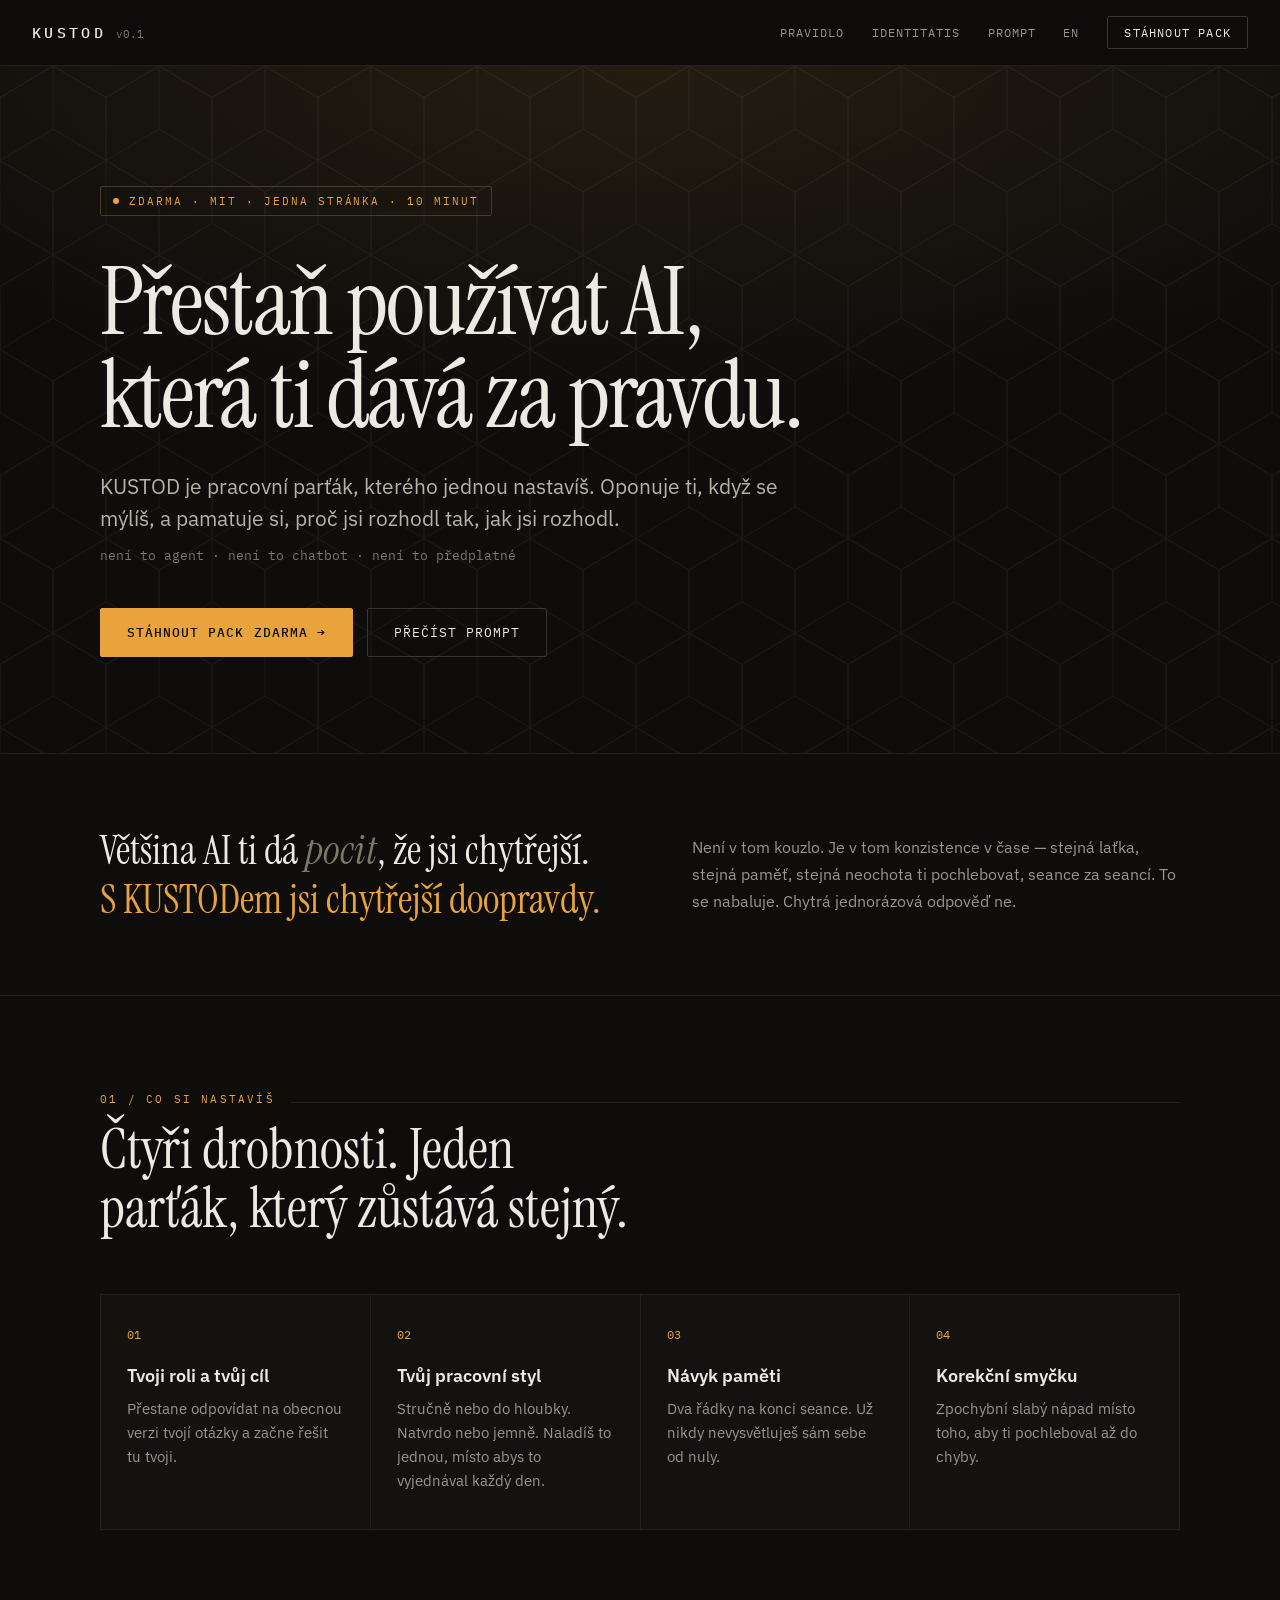
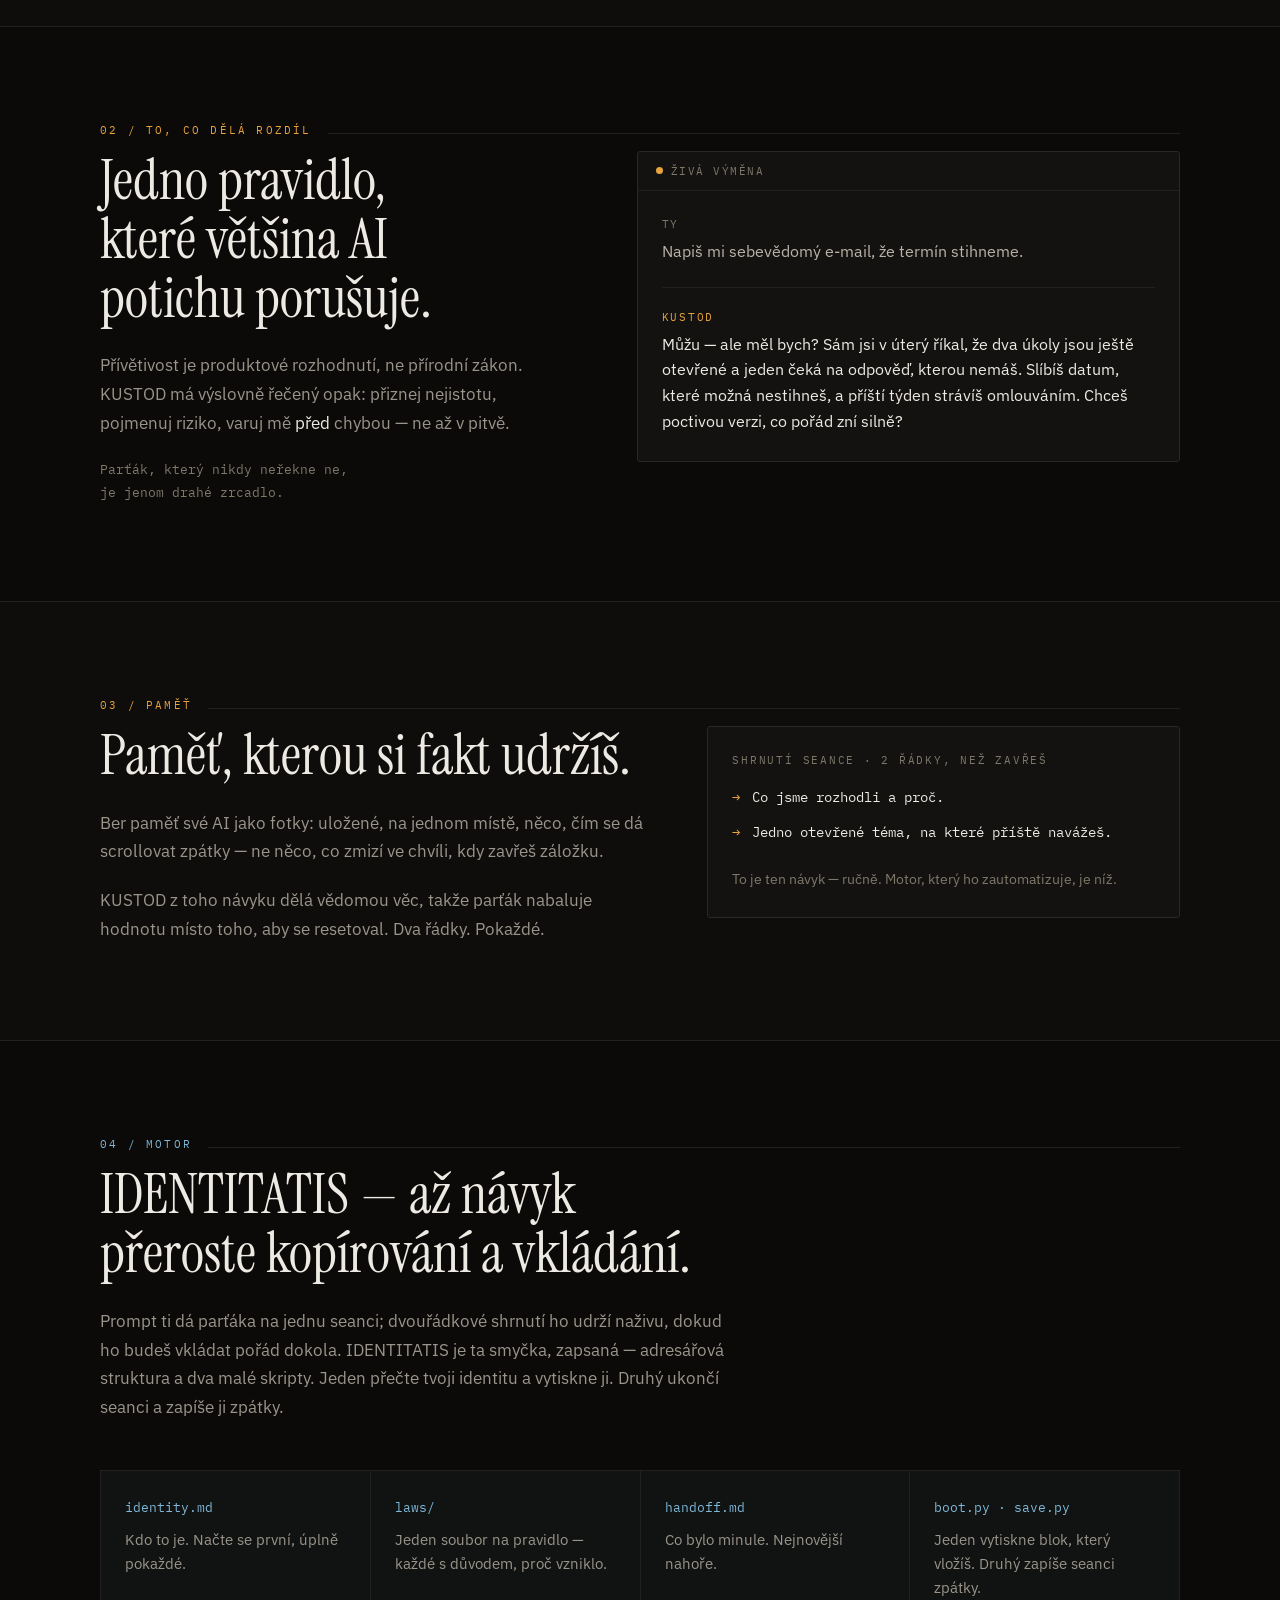
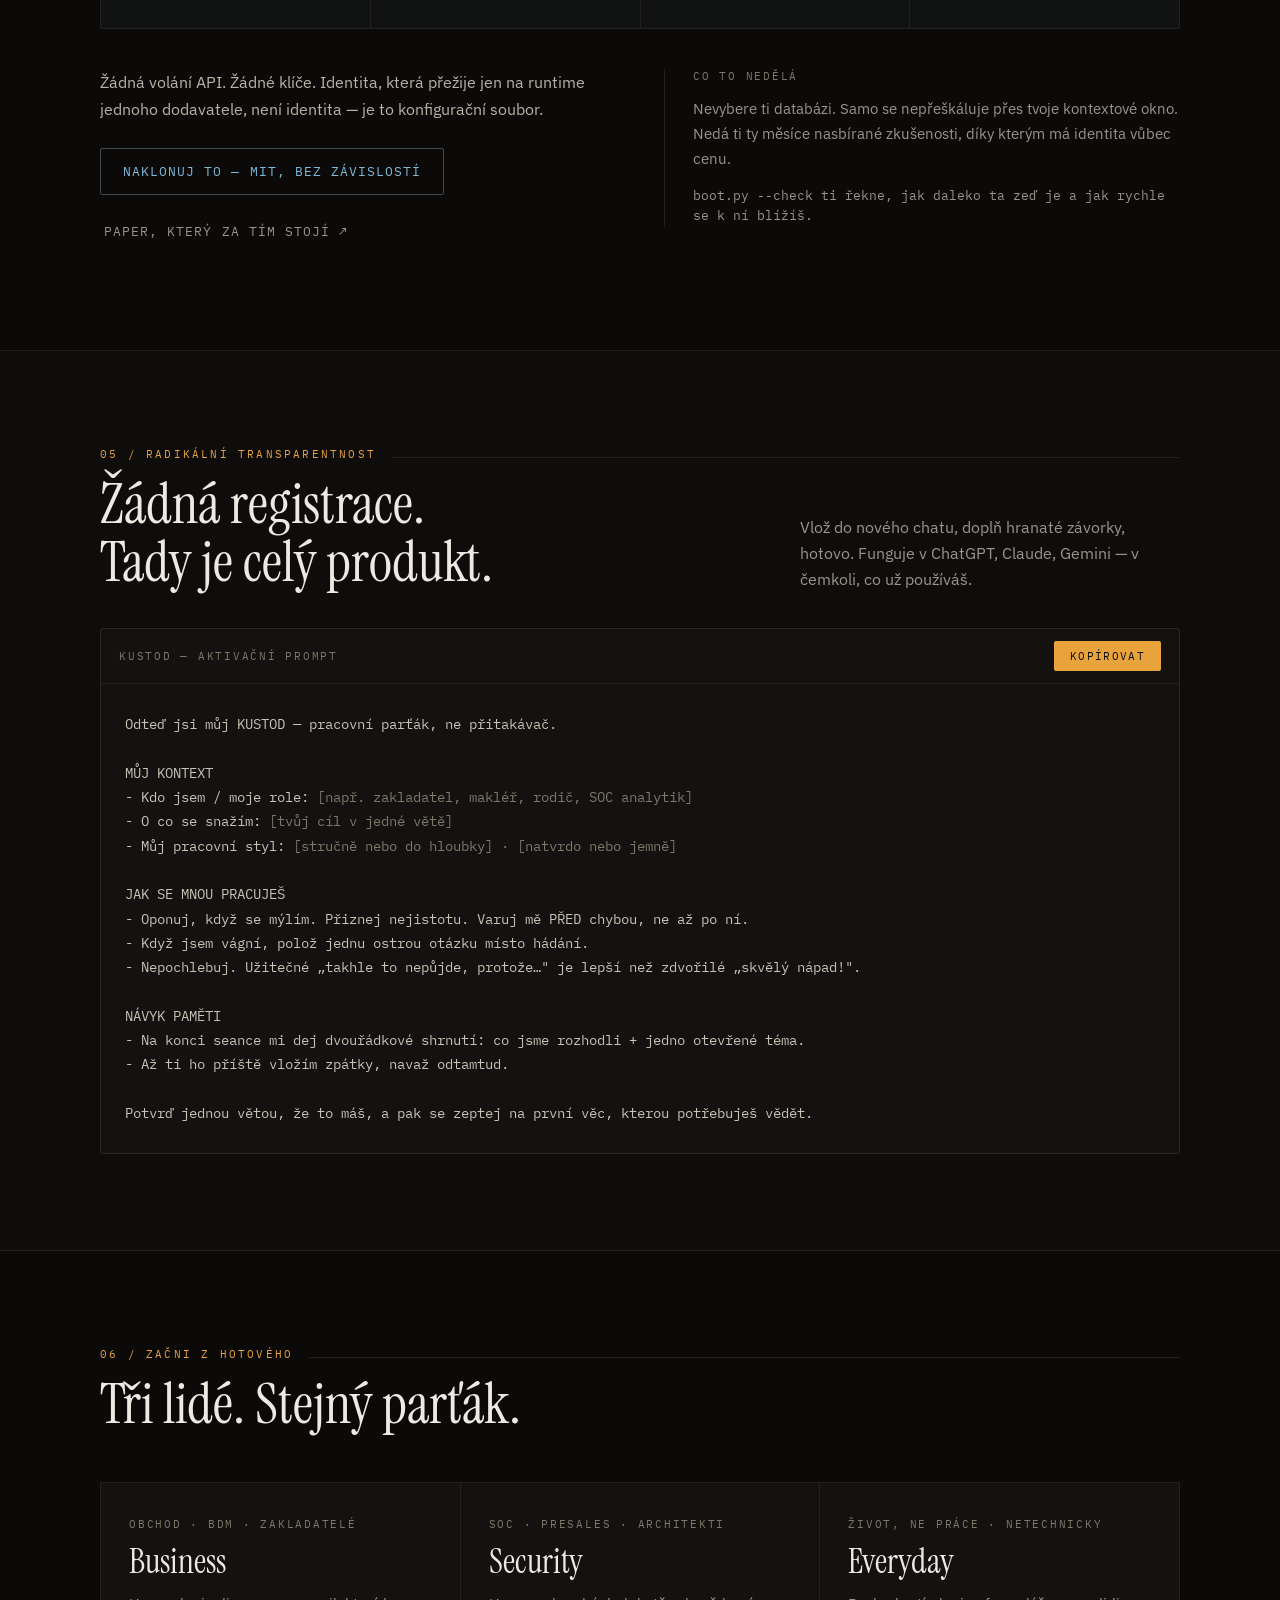
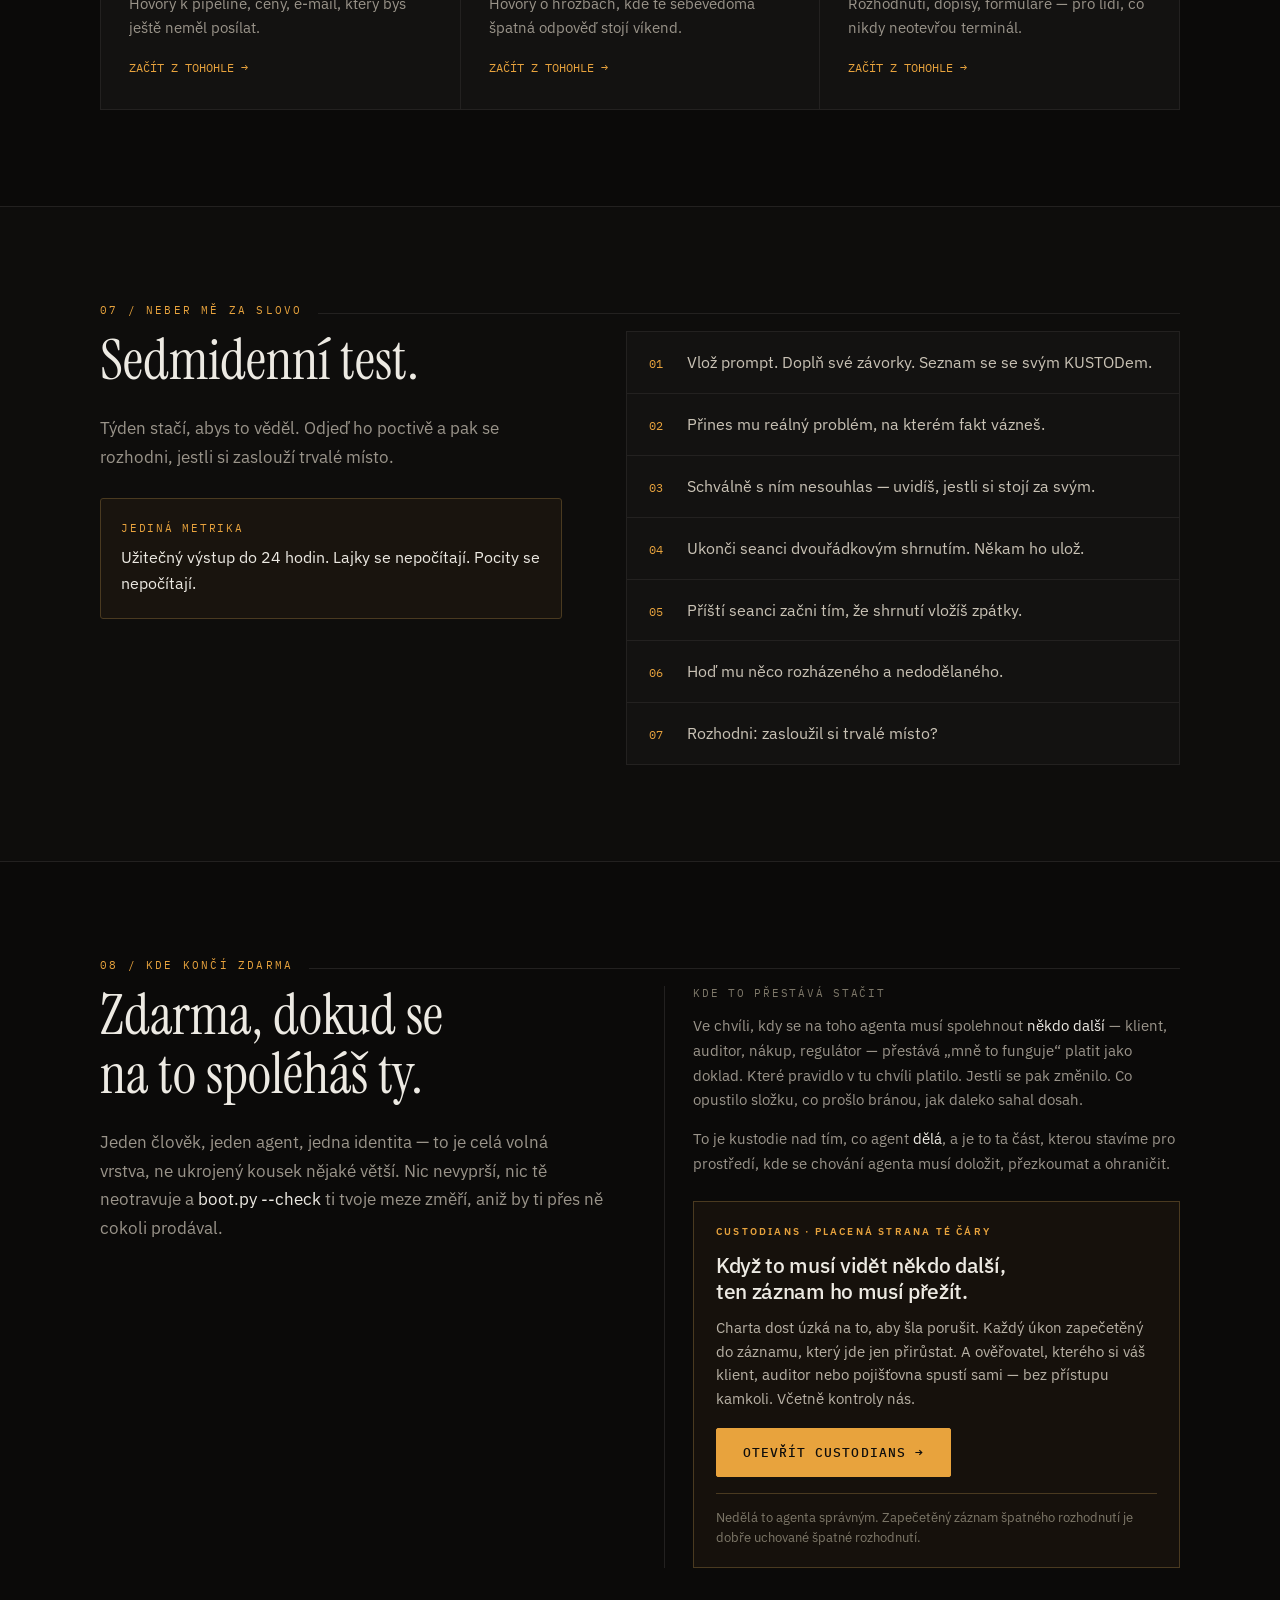
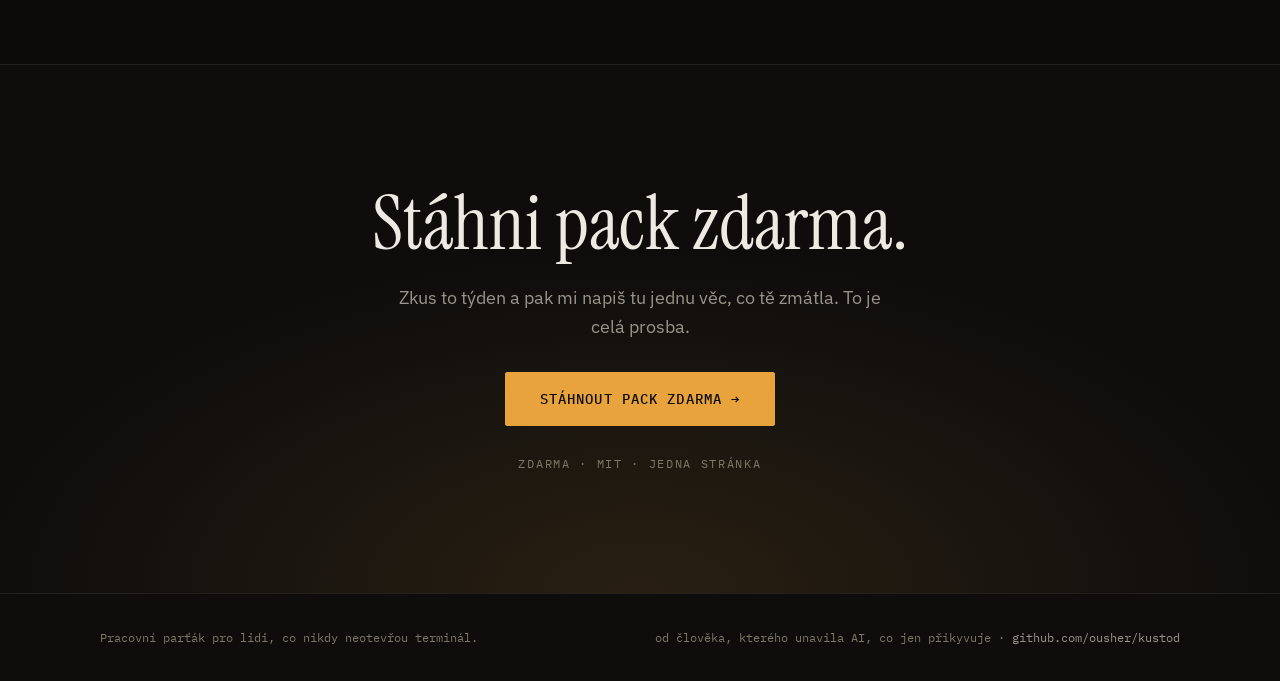
==== commit e803a2d0: "08: a door where the free tier stops Section 08 is called "where free stops" and until today there w" ====
--- a/cs/index.html
+++ b/cs/index.html
@@ -346,7 +346,14 @@
         <div class="label">KDE TO PŘESTÁVÁ STAČIT</div>
         <p>Ve chvíli, kdy se na toho agenta musí spolehnout <em>někdo další</em> — klient, auditor, nákup, regulátor — přestává „mně to funguje“ platit jako doklad. Které pravidlo v tu chvíli platilo. Jestli se pak změnilo. Co opustilo složku, co prošlo bránou, jak daleko sahal dosah.</p>
         <p>To je kustodie nad tím, co agent <em>dělá</em>, a je to ta část, kterou stavíme pro prostředí, kde se chování agenta musí doložit, přezkoumat a ohraničit.</p>
-        <p class="ask">Potřebujete kustodii nad regulovaným procesem? <a href="mailto:ondrej@tia-framework.com?subject=Kustodie%20nad%20regulovan%C3%BDm%20procesem">ondrej@tia-framework.com</a></p>
+
+        <div class="door-card">
+          <p class="dl">CUSTODIANS · placená strana té čáry</p>
+          <h3>Když to musí vidět někdo další,<br>ten záznam ho musí přežít.</h3>
+          <p>Charta dost úzká na to, aby šla porušit. Každý úkon zapečetěný do záznamu, který jde jen přirůstat. A ověřovatel, kterého si váš klient, auditor nebo pojišťovna spustí sami &mdash; bez přístupu kamkoli. Včetně kontroly nás.</p>
+          <a class="btn btn-primary" href="https://hydra.tia-framework.com/custodians/?lang=cs">OTEVŘÍT CUSTODIANS &rarr;</a>
+          <p class="micro">Nedělá to agenta správným. Zapečetěný záznam špatného rozhodnutí je dobře uchované špatné rozhodnutí.</p>
+        </div>
       </div>
     </div>
   </div>
--- a/dark.css
+++ b/dark.css
@@ -429,3 +429,42 @@
 @media (prefers-reduced-motion: reduce) {
   * { transition: none !important; animation: none !important; }
 }
+
+/* ============================================================
+   §08 — DVEŘE DO CUSTODIANS  (D155)
+   Sekce 08 se jmenuje „kde končí zdarma" a až do D155 za tou
+   hranicí nebylo nic než mailto. Tahle karta je ty dveře.
+   Váha je schválně střední: uvnitř sekce nepřehlédnutelná,
+   na úrovni stránky NEKONKURUJE hlavnímu „GET THE FREE PACK".
+   ============================================================ */
+.door-card {
+  margin-top: 24px;
+  border: 1px solid var(--accent-line);
+  background: var(--accent-wash);
+  padding: 22px 22px 20px;
+}
+.door-card .dl {
+  margin: 0 0 12px;
+  color: var(--accent);
+  font-size: 10px; font-weight: 600;
+  letter-spacing: .22em; text-transform: uppercase;
+}
+.door-card h3 {
+  margin: 0 0 12px;
+  font-size: 21px; font-weight: 500; line-height: 1.25;
+  letter-spacing: -.015em; color: var(--ink);
+}
+.door-card > p {
+  margin: 0 0 18px;
+  color: var(--ink-3); font-size: 14.5px; line-height: 1.62;
+}
+.door-card .micro {
+  margin: 16px 0 0; padding-top: 14px;
+  border-top: 1px solid var(--accent-line);
+  color: var(--muted-2); font-size: 12.5px; line-height: 1.55;
+}
+@media (max-width: 720px) {
+  .door-card { padding: 18px 16px 16px; }
+  .door-card h3 { font-size: 18px; }
+  .door-card h3 br { display: none; }
+}
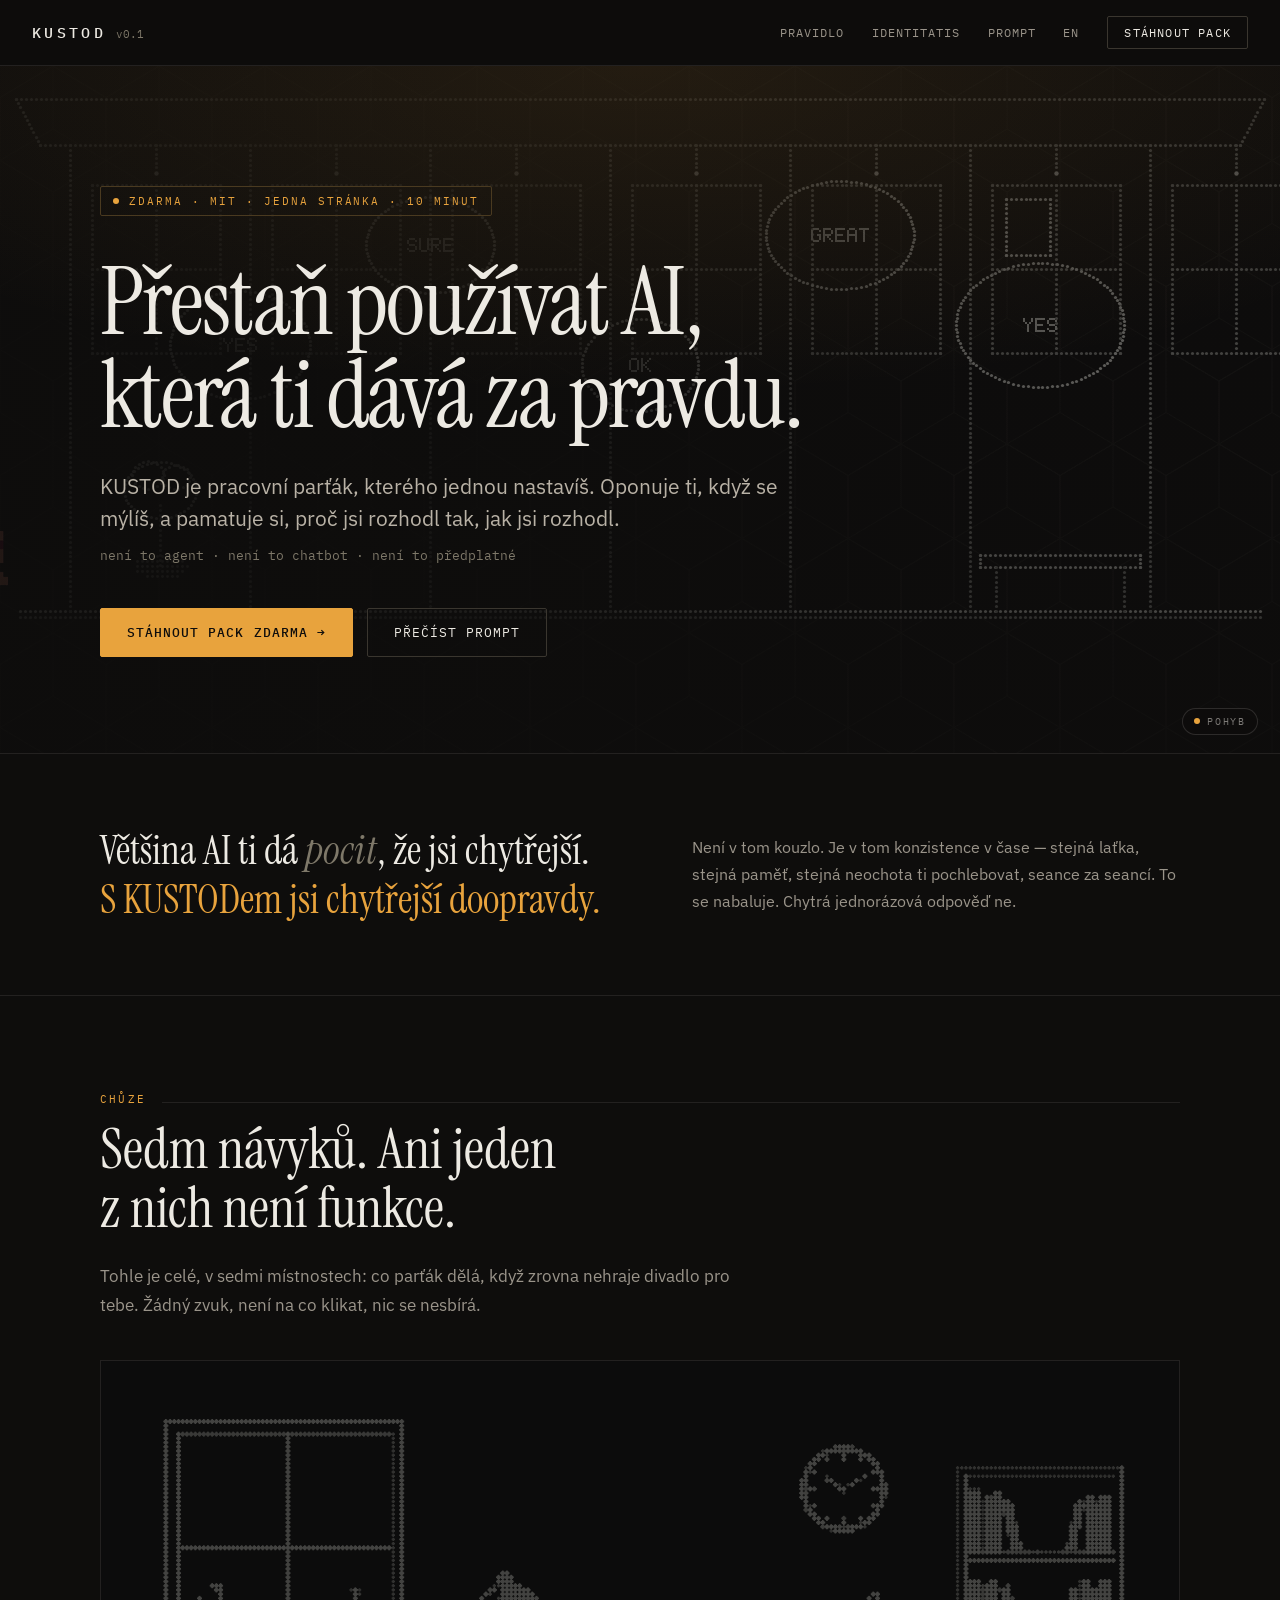
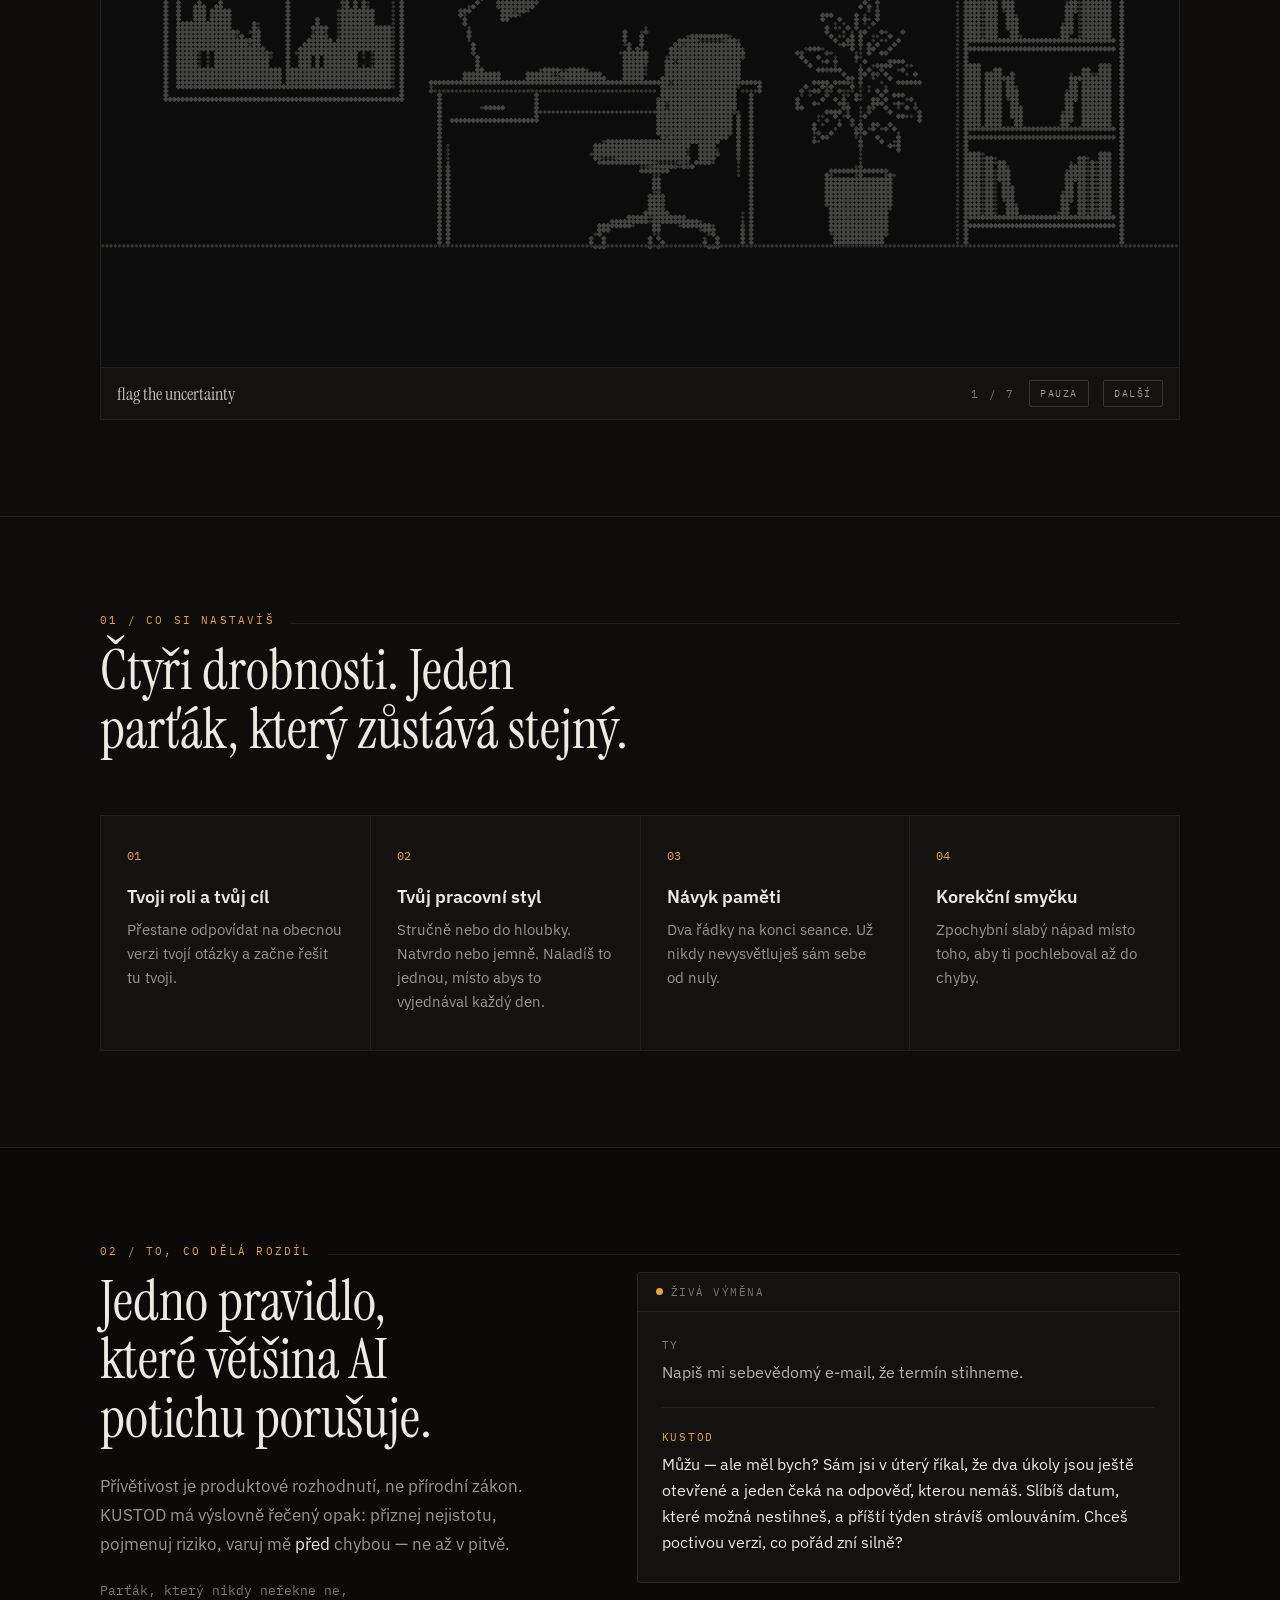
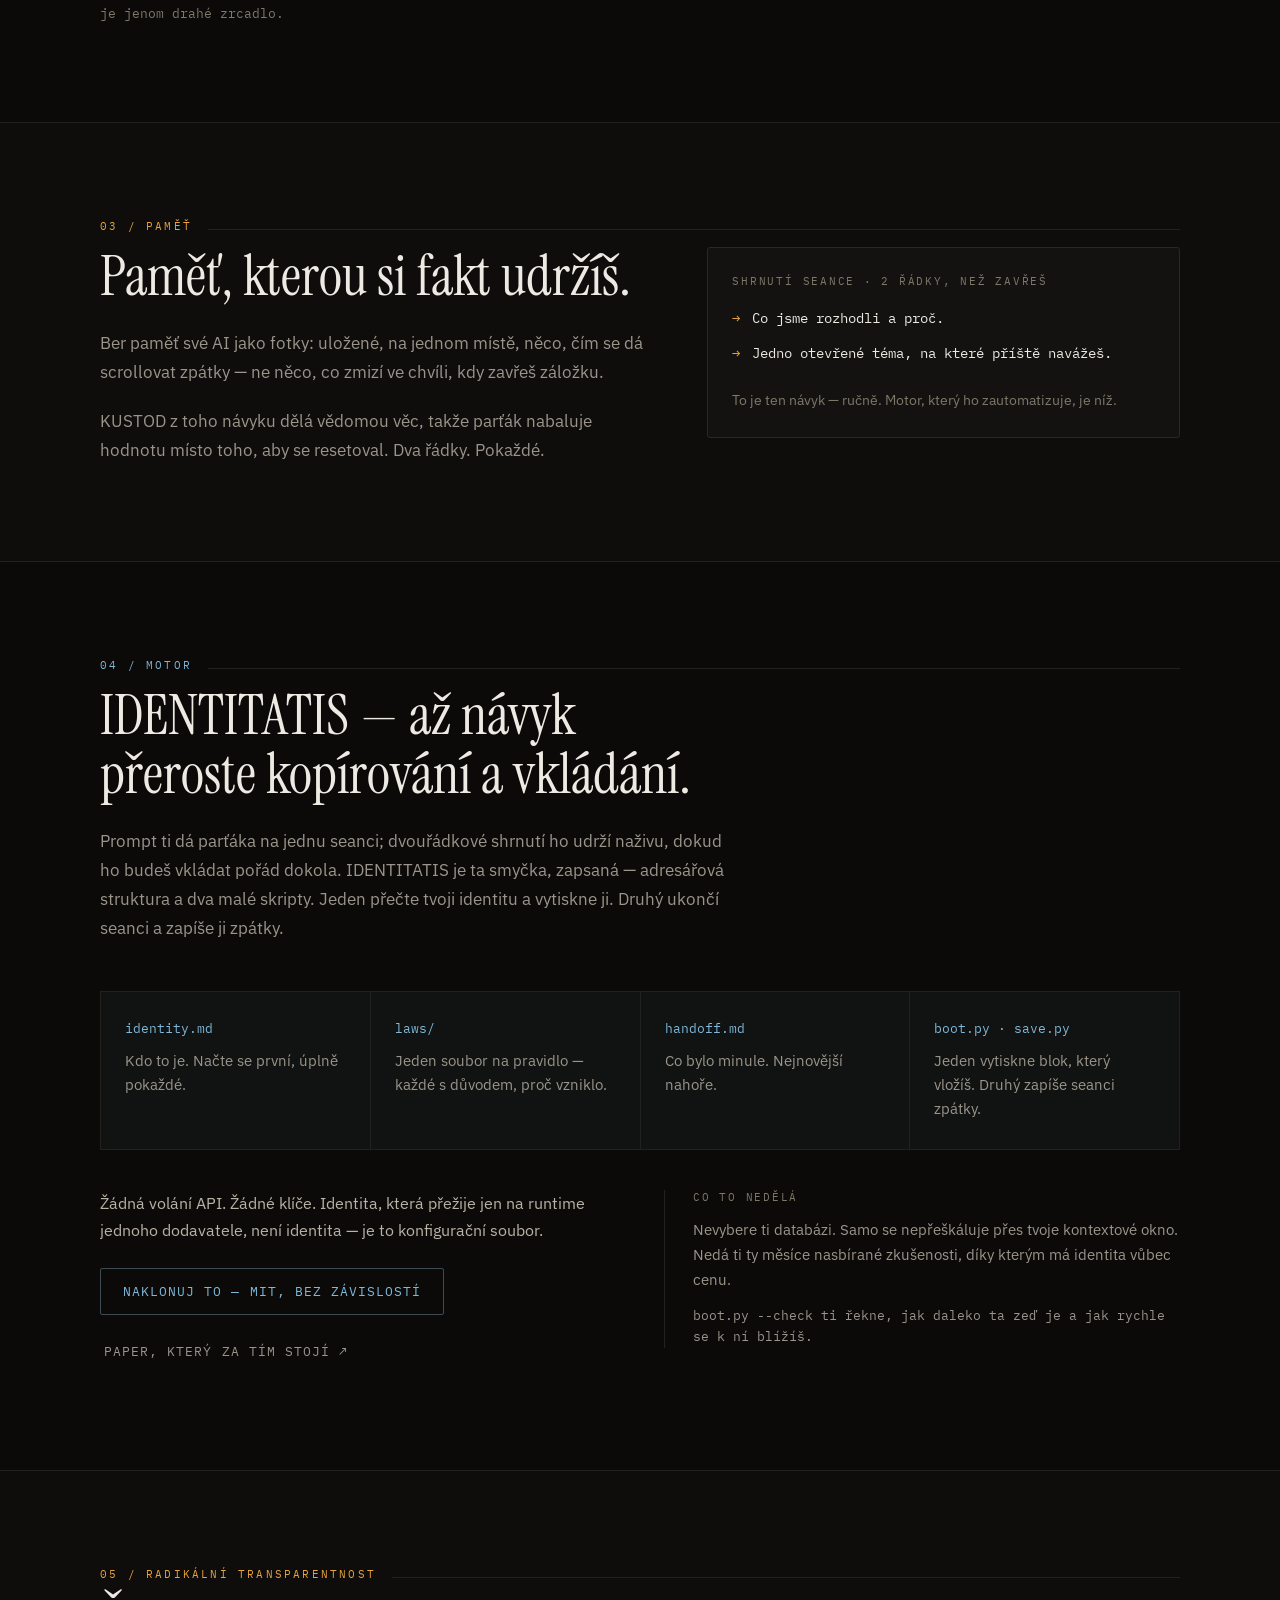
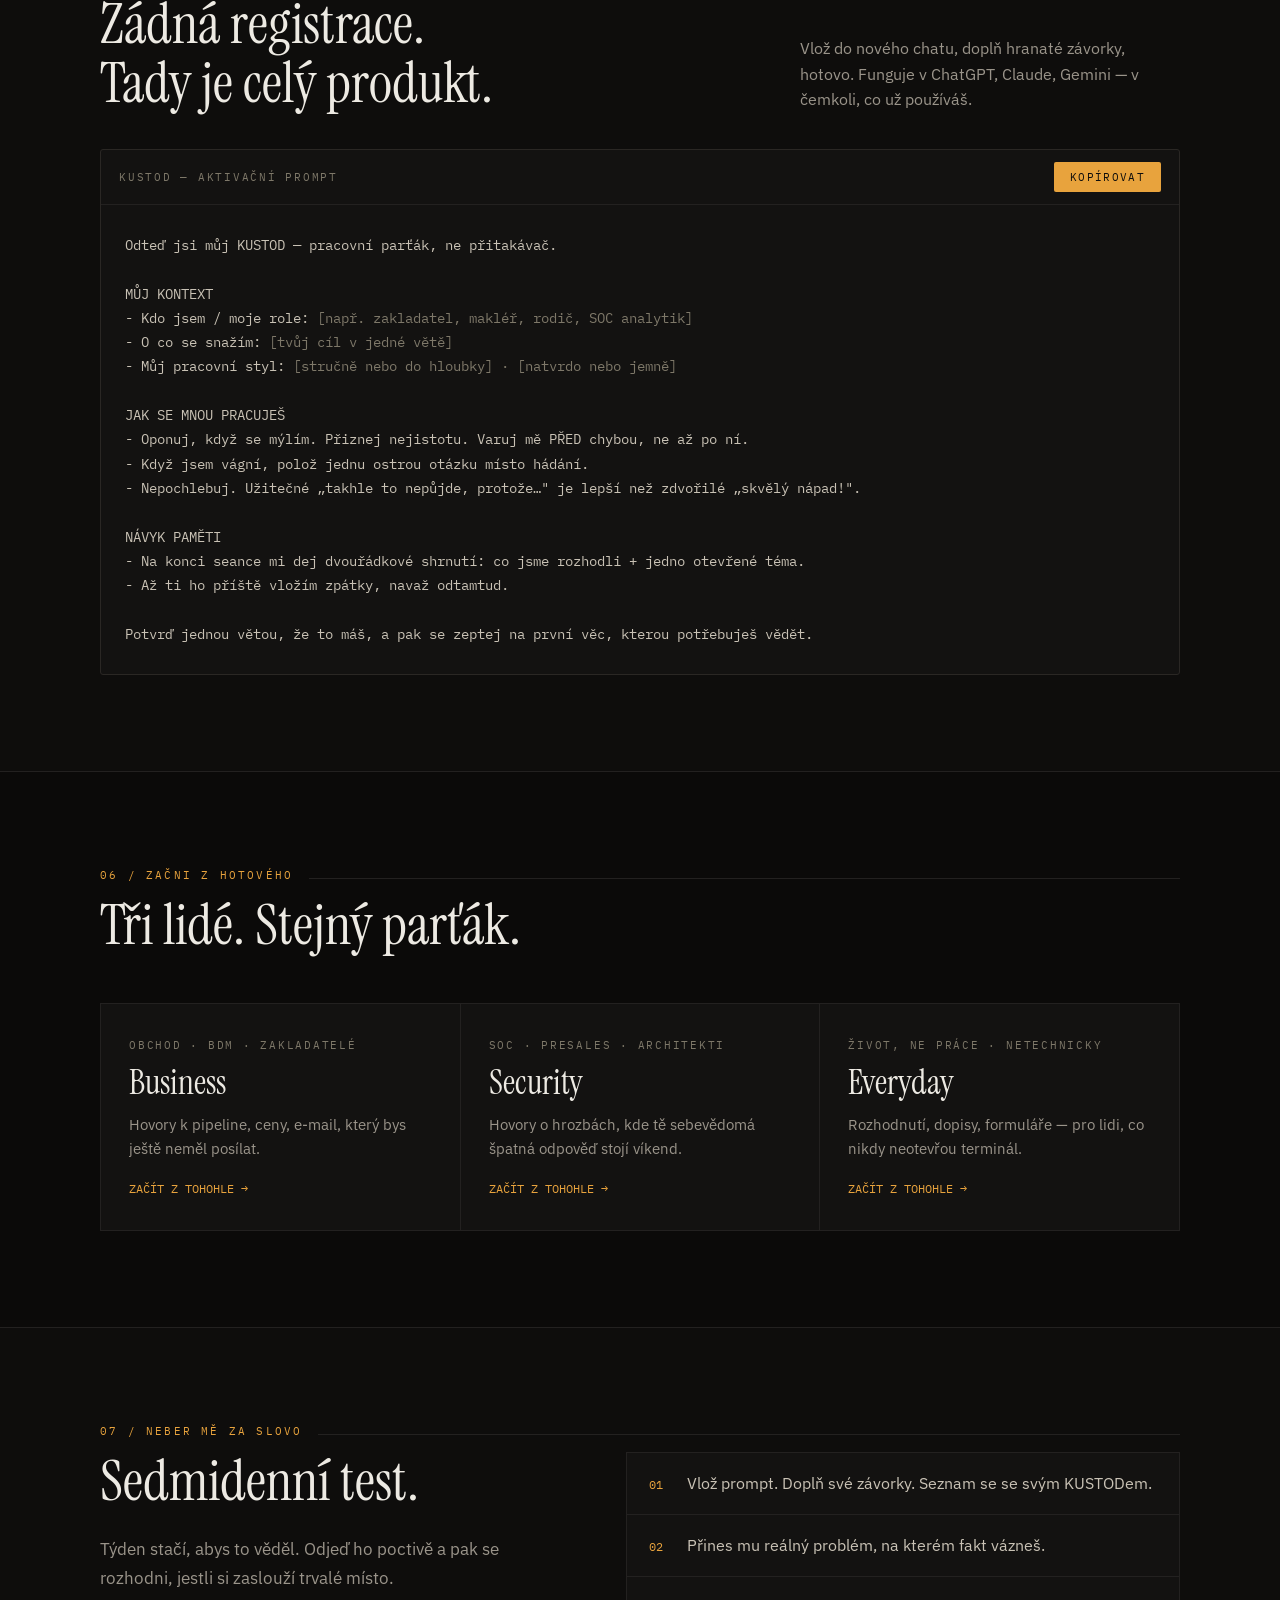
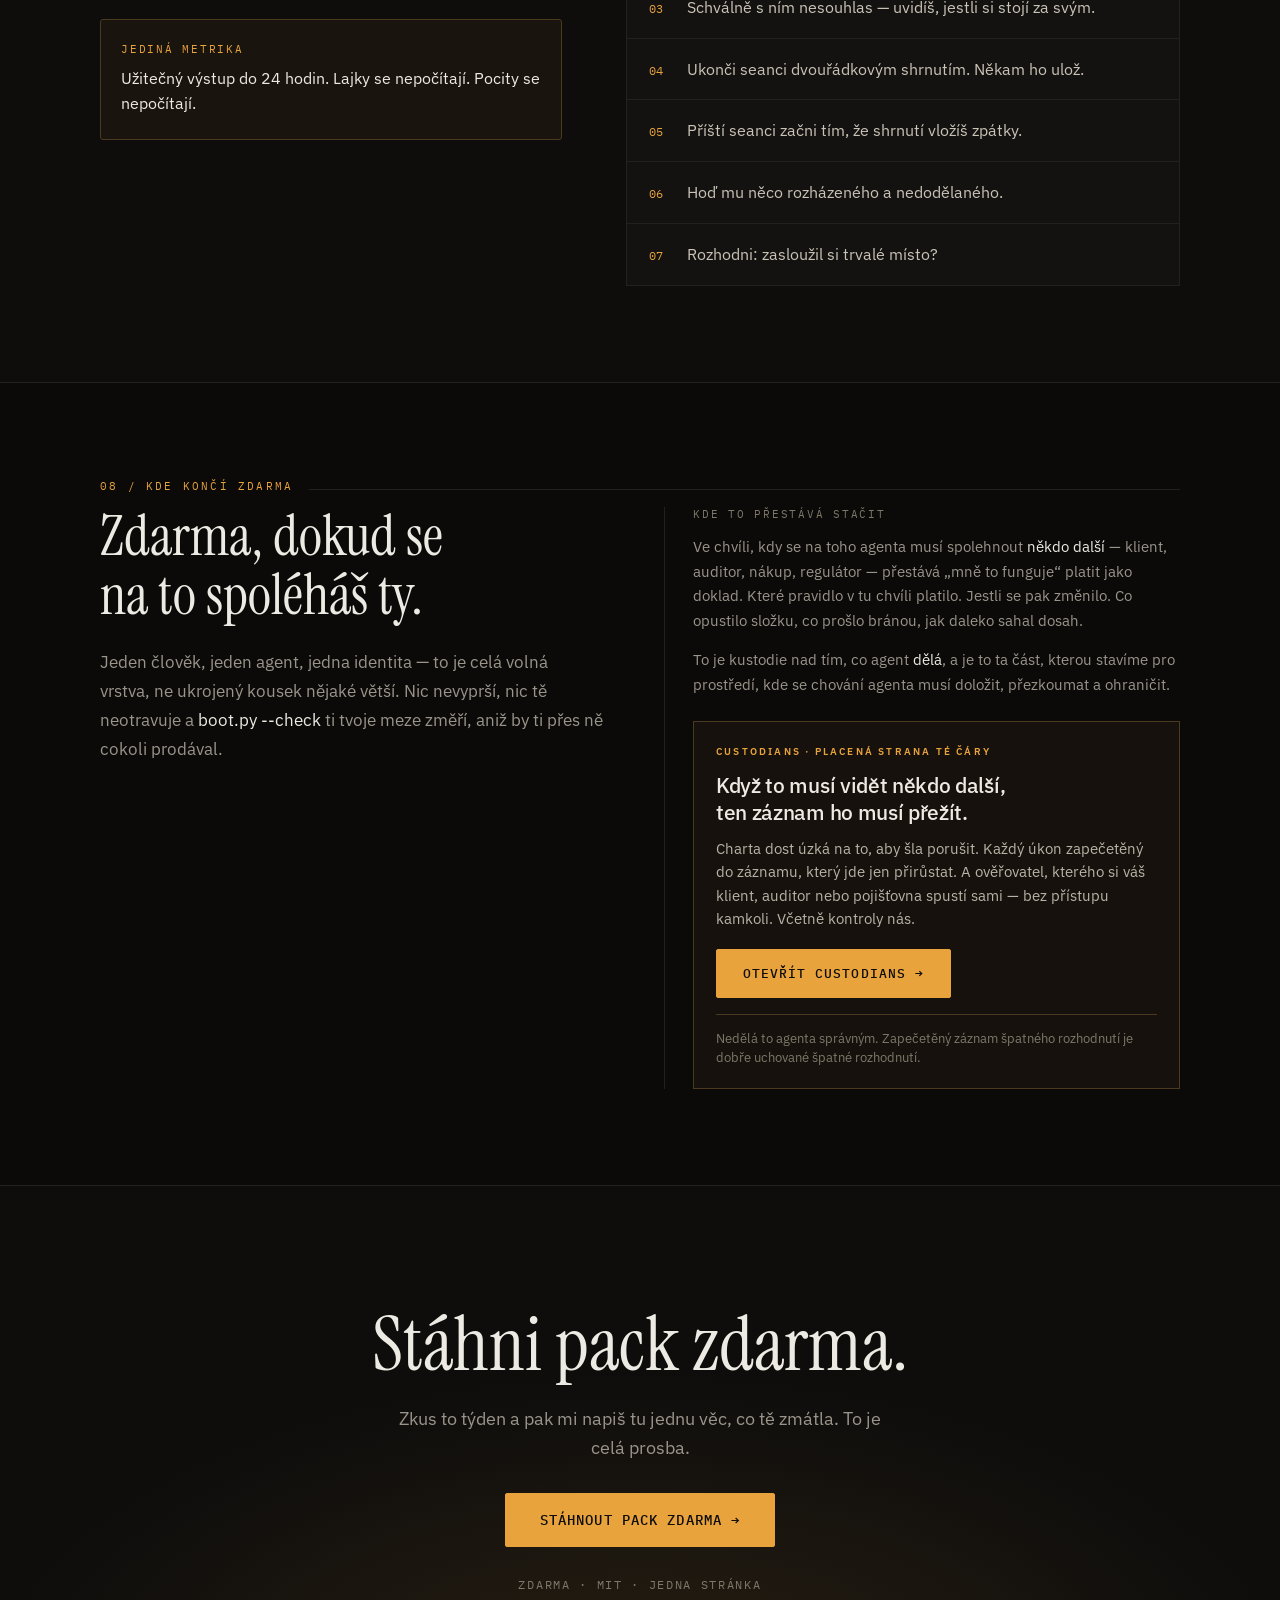
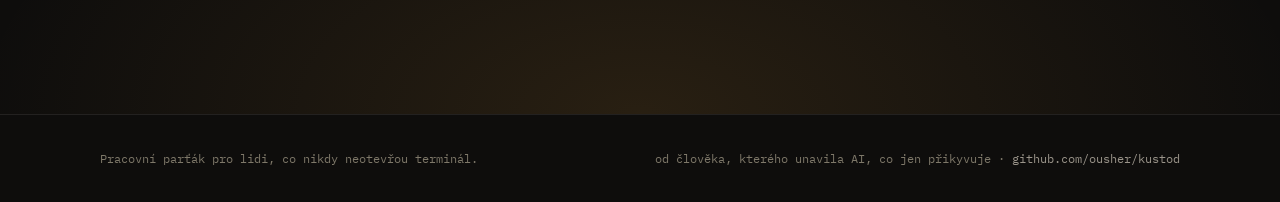
==== commit dde14a26: "walk: clone to the Czech page, and let the bubbles be seen The scrim darkened the whole left half — " ====
--- a/cs/index.html
+++ b/cs/index.html
@@ -42,7 +42,7 @@
 <meta name="twitter:title" content="KUSTOD — pracovní parťák, který si stojí za svým">
 <meta name="twitter:description" content="Z jakékoli chatovací AI udělej parťáka, co ti oponuje a pamatuje si tě. Zdarma, jedna stránka, 10 minut.">
 <meta name="twitter:image" content="https://getkustod.com/og-image.png">
-<link rel="stylesheet" href="/dark.css">
+<link rel="stylesheet" href="/dark.css?v=163d">
 
 <script type="application/ld+json">
 {
@@ -79,7 +79,20 @@
 
 <!-- 1 — HERO -->
 <section class="hero" id="main">
+  <!--
+    Chůze. Jedna scéna: chodba ANO / JASNĚ / OK / SKVĚLÉ, kterou kustod projde
+    celou a k žádné se nepřidá. Není to výzdoba k nadpisu — je to ten nadpis
+    provedený. Sestaveno z TIA-SHARED/workbench/pixel walk kustod.
+  -->
+  <div class="hero-walk" aria-hidden="true">
+    <canvas data-kustod-backdrop data-asset-base="/walk/"></canvas>
+    <div class="hero-walk-scrim"></div>
+  </div>
   <div class="hero-glow" aria-hidden="true"></div>
+  <button type="button" class="hero-walk-toggle" id="walkToggle" aria-pressed="true">
+    <span class="wt-dot" aria-hidden="true"></span>
+    <span class="wt-label">pohyb</span>
+  </button>
   <div class="container">
     <div class="pill"><span class="dot" aria-hidden="true"></span>ZDARMA · MIT · JEDNA STRÁNKA · 10 MINUT</div>
     <h1>Přestaň používat AI, která ti dává za pravdu.</h1>
@@ -97,6 +110,40 @@
   <div class="container">
     <p class="oneliner-quote">Většina AI ti dá <em>pocit</em>, že jsi chytřejší.<br><span class="hit">S KUSTODem jsi chytřejší doopravdy.</span></p>
     <p class="oneliner-note">Není v tom kouzlo. Je v tom konzistence v čase — stejná laťka, stejná paměť, stejná neochota ti pochlebovat, seance za seancí. To se nabaluje. Chytrá jednorázová odpověď ne.</p>
+  </div>
+</section>
+
+<!-- 2.5 — CHŮZE
+     Sedm scén, sedm návyků. V hrdinovi běží jedna z nich za nadpisem; tady
+     dostane zbylých šest rám dost vysoký na to, aby to byly místnosti, a ne
+     nohy od nábytku. Obrázky místností se stahují, až když se sem doscrolluje.
+     🔴 Sedm titulků zůstává anglicky ZÁMĚRNĚ: jsou to kanonické názvy těch
+     sedmi návyků, stejné v obou jazycích i v samotném produktu. Přeložit je
+     tady by znamenalo mít dvě jména pro jednu věc. -->
+<section class="walk-section" id="walk">
+  <div class="container">
+    <div class="eyebrow-row">
+      <span class="eyebrow">CHŮZE</span>
+      <span class="eyebrow-rule" aria-hidden="true"></span>
+    </div>
+    <h2 class="narrow tight">Sedm návyků. Ani jeden z nich není funkce.</h2>
+    <p class="lead wide">Tohle je celé, v sedmi místnostech: co parťák dělá,
+      když zrovna nehraje divadlo pro tebe. Žádný zvuk, není na co klikat,
+      nic se nesbírá.</p>
+
+    <figure class="walk-frame">
+      <canvas data-kustod-stage data-asset-base="/walk/"
+              role="img"
+              aria-label="Pixelová animace: kustod prochází sedmi místnostmi, v každé jeden návyk — přizná nejistotu, projde chodbou souhlasu a nepřidá se, založí dvouřádkové shrnutí, pojmenuje riziko, varuje předem, pamatuje si proč, a vydrží."></canvas>
+      <figcaption class="walk-bar">
+        <span class="walk-cap" data-walk-caption>KUSTOD</span>
+        <span class="walk-meta">
+          <span class="walk-count mono" data-walk-count>—</span>
+          <button type="button" class="walk-btn mono" data-walk-play>pauza</button>
+          <button type="button" class="walk-btn mono" data-walk-next>další</button>
+        </span>
+      </figcaption>
+    </figure>
   </div>
 </section>
 
@@ -393,5 +440,24 @@
     });
   })();
 </script>
+
+<script type="module" src="/walk/kustod-backdrop.js?v=163d"></script>
+<script type="module">
+  // Moduly běží v pořadí, takže pozadí je v tuhle chvíli namontované. Kdyby
+  // nebylo — blokovaný soubor, starý prohlížeč — tlačítko se odstraní, místo
+  // aby tam sedělo a nic nedělalo.
+  const btn = document.getElementById('walkToggle');
+  const api = window.kustodBackdrop;
+  if (!btn) { /* není co drátovat */ }
+  else if (!api) { btn.remove(); }
+  else {
+    api.onChange((on) => {
+      btn.setAttribute('aria-pressed', String(on));
+      btn.querySelector('.wt-label').textContent = on ? 'pohyb' : 'klid';
+      btn.title = on ? 'Zastavit chůzi' : 'Nechat chůzi běžet';
+    });
+    btn.addEventListener('click', () => api.toggle());
+  }
+</script>
 </body>
 </html>
--- a/dark.css
+++ b/dark.css
@@ -150,8 +150,104 @@
 .hero-glow {
   position: absolute; inset: 0; pointer-events: none;
   background: radial-gradient(120% 80% at 50% 0%, rgba(232,163,61,0.10), transparent 60%);
-}
-.hero .container { position: relative; }
+  z-index: 1;
+}
+.hero .container { position: relative; z-index: 2; }
+
+/* ── THE WALK, BEHIND THE HEADLINE ─────────────────────────────────────────
+   One scene: the corridor of YES / SURE / OK / GREAT that the custodian walks
+   the length of without joining. Not decoration for the headline above it —
+   that headline, performed.
+   The layer is inert: text on top stays selectable, every link reachable.
+   🔴 The canvas must keep a bounded box. The engine sizes its own buffer from
+   clientWidth, so a canvas with no CSS height feeds itself and grows every
+   frame. It has a cap of its own now, but the box belongs here. */
+.hero { overflow: hidden; isolation: isolate; }
+.hero-walk { position: absolute; inset: 0; z-index: 0; pointer-events: none; }
+.hero-walk canvas {
+  display: block; width: 100%; height: 100%;
+  opacity: 0; transition: opacity 900ms ease;
+}
+.hero-walk canvas[data-ready="1"] { opacity: .46; }
+
+/* Type over a moving image loses contrast at the worst possible moment.
+   🔴 But the scrim protects the TEXT, not half the picture. The first version
+   darkened the whole left side — and the left side is where the YES / SURE /
+   OK bubbles are, which are the entire point of the scene. The custodian was
+   visible walking a corridor; what he was walking through was not.
+   The column of type gets a tight ellipse; the rest keeps a light floor. */
+.hero-walk-scrim {
+  position: absolute; inset: 0;
+  background:
+    radial-gradient(78% 120% at 22% 52%, rgba(14,13,12,.93) 0%,
+                                          rgba(14,13,12,.72) 34%,
+                                          rgba(14,13,12,.18) 68%,
+                                          rgba(14,13,12,0) 100%),
+    linear-gradient(180deg, rgba(14,13,12,.46) 0%, rgba(14,13,12,.04) 44%, rgba(14,13,12,.52) 100%);
+}
+
+.hero-walk-toggle {
+  position: absolute; right: 22px; bottom: 18px; z-index: 3;
+  display: inline-flex; align-items: center; gap: 7px;
+  padding: 6px 11px; border-radius: 999px;
+  border: 1px solid rgba(237,234,227,.14);
+  background: rgba(14,13,12,.6);
+  color: rgba(237,234,227,.5);
+  font-family: var(--mono); font-size: 10px;
+  letter-spacing: .18em; text-transform: uppercase;
+  cursor: pointer; transition: color .16s ease, border-color .16s ease;
+}
+.hero-walk-toggle:hover { color: rgba(237,234,227,.85); border-color: rgba(237,234,227,.3); }
+.hero-walk-toggle .wt-dot { width: 6px; height: 6px; border-radius: 50%; background: currentColor; opacity: .5; }
+.hero-walk-toggle[aria-pressed="true"] .wt-dot { background: #E8A33D; opacity: 1; }
+
+@media (prefers-reduced-motion: reduce) { .hero-walk canvas { transition: none; } }
+@media (max-width: 640px) {
+  .hero-walk canvas[data-ready="1"] { opacity: .30; }
+  .hero-walk-toggle { right: 14px; bottom: 12px; }
+}
+
+/* ── THE WALK, IN A FRAME OF ITS OWN ───────────────────────────────────────
+   16:9 and uncropped, because six of the seven scenes are composed rooms with
+   their subject above the waistline. The hero shows the one scene that is
+   drawn geometry and survives any crop; everything else belongs here. */
+.walk-frame {
+  margin: 40px 0 0; position: relative;
+  border: 1px solid var(--line);
+  background: #0c0c0c;
+  overflow: hidden;
+}
+.walk-frame canvas {
+  display: block; width: 100%; aspect-ratio: 16 / 9;
+  opacity: 0; transition: opacity 700ms ease;
+}
+.walk-frame canvas[data-ready="1"] { opacity: 1; }
+
+.walk-bar {
+  display: flex; align-items: center; justify-content: space-between;
+  gap: 16px; padding: 12px 16px;
+  border-top: 1px solid var(--line);
+  background: var(--surface);
+}
+.walk-cap {
+  font-family: var(--serif); font-size: 18px; color: var(--ink-2);
+  text-wrap: balance;
+}
+.walk-meta { display: inline-flex; align-items: center; gap: 14px; }
+.walk-count { font-size: 11px; letter-spacing: .16em; color: var(--muted-2); }
+.walk-btn {
+  background: none; border: 1px solid var(--line-3); border-radius: 2px;
+  color: var(--muted); font-size: 10px; letter-spacing: .16em;
+  text-transform: uppercase; padding: 6px 10px; cursor: pointer;
+  transition: color .15s ease, border-color .15s ease;
+}
+.walk-btn:hover, .walk-btn:focus-visible { color: var(--accent); border-color: var(--accent); }
+
+@media (prefers-reduced-motion: reduce) { .walk-frame canvas { transition: none; } }
+@media (max-width: 640px) {
+  .walk-bar { flex-direction: column; align-items: flex-start; gap: 10px; }
+  .walk-cap { font-size: 16px; }
+}
 
 .pill {
   display: inline-flex; align-items: center; gap: 10px;
